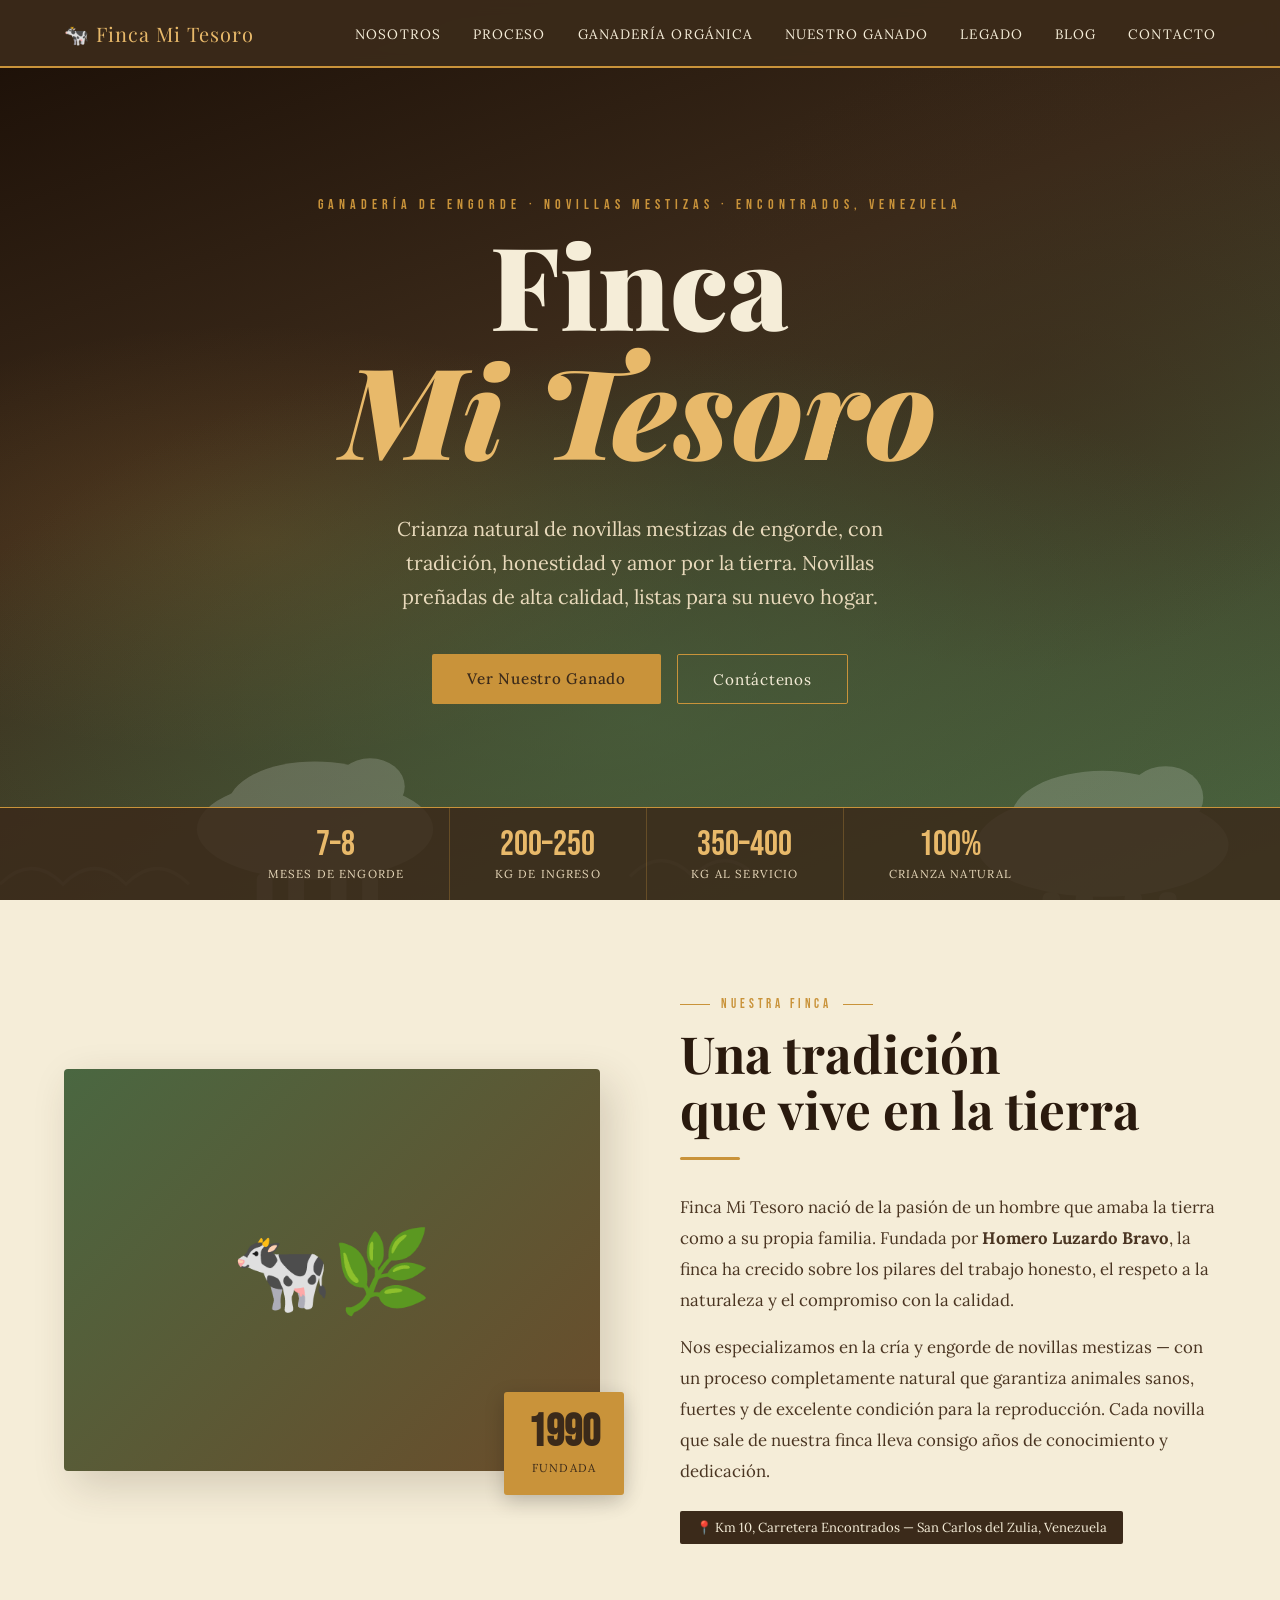
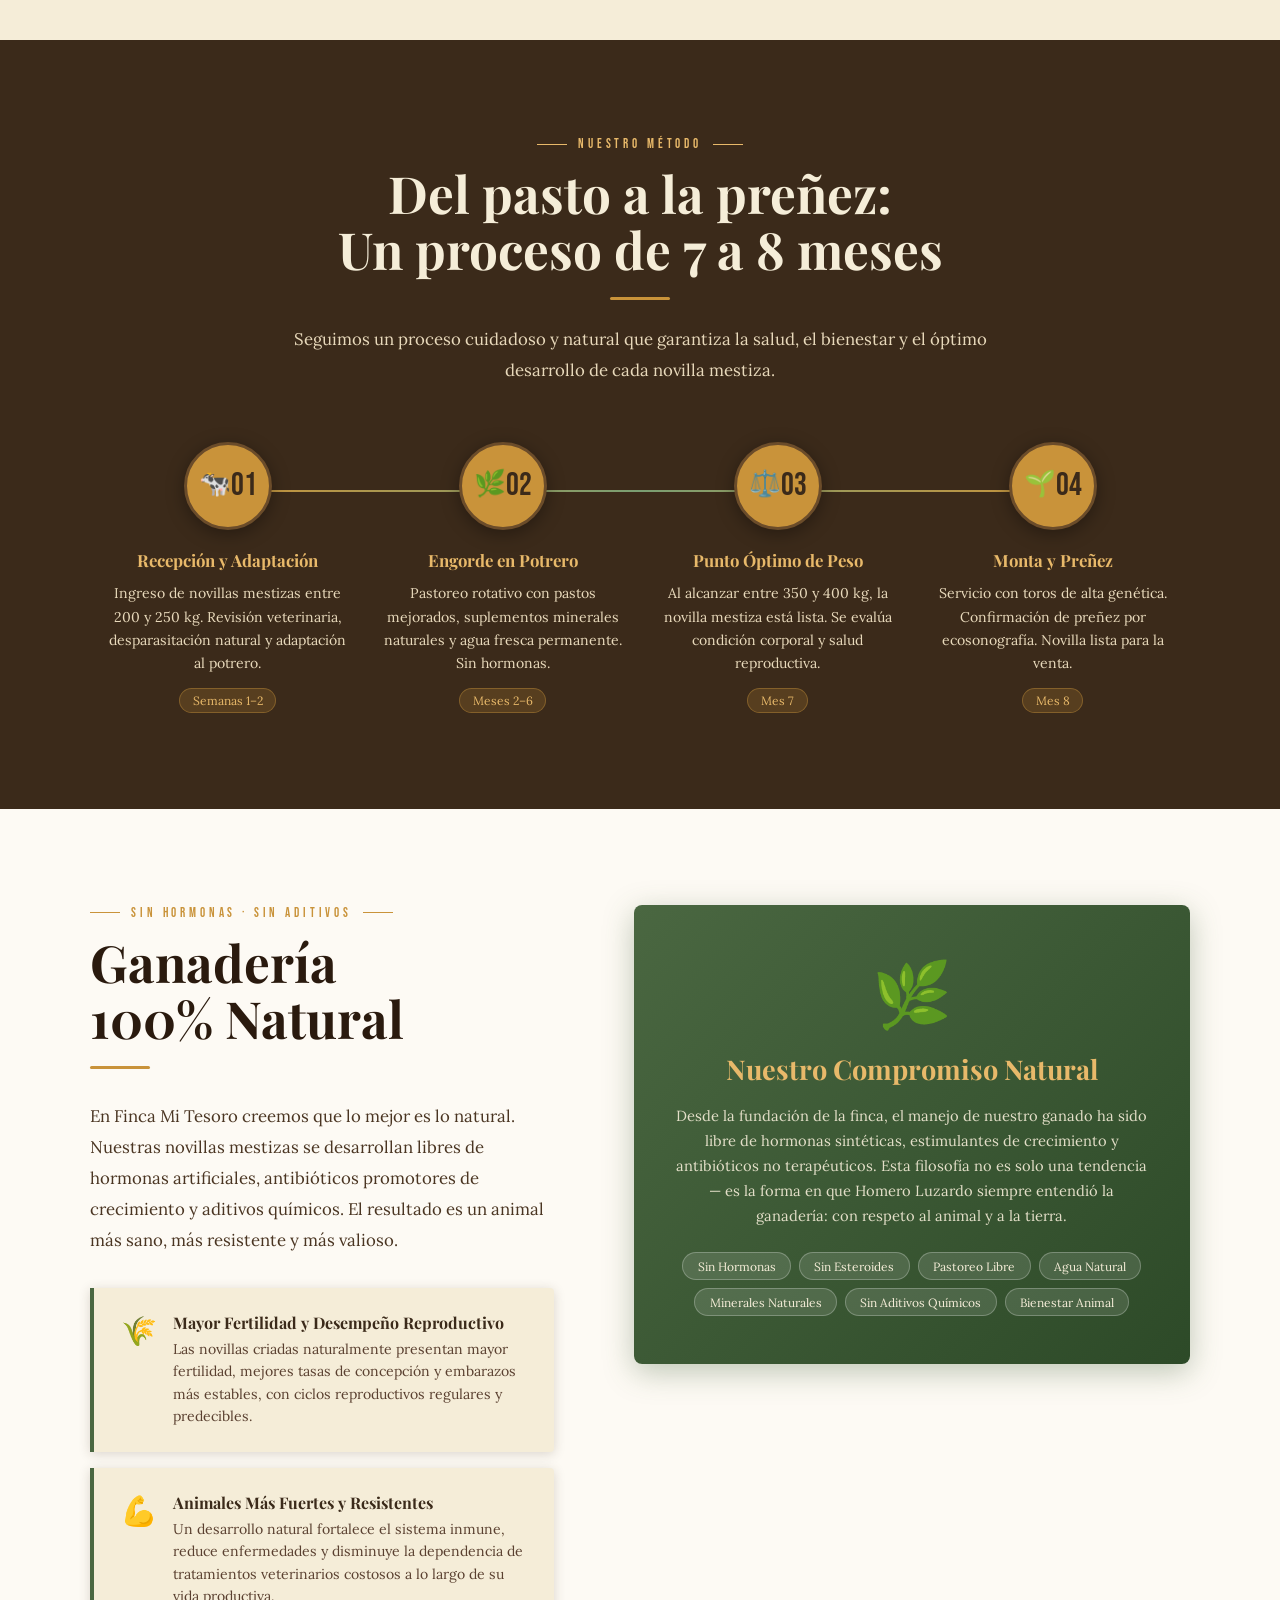
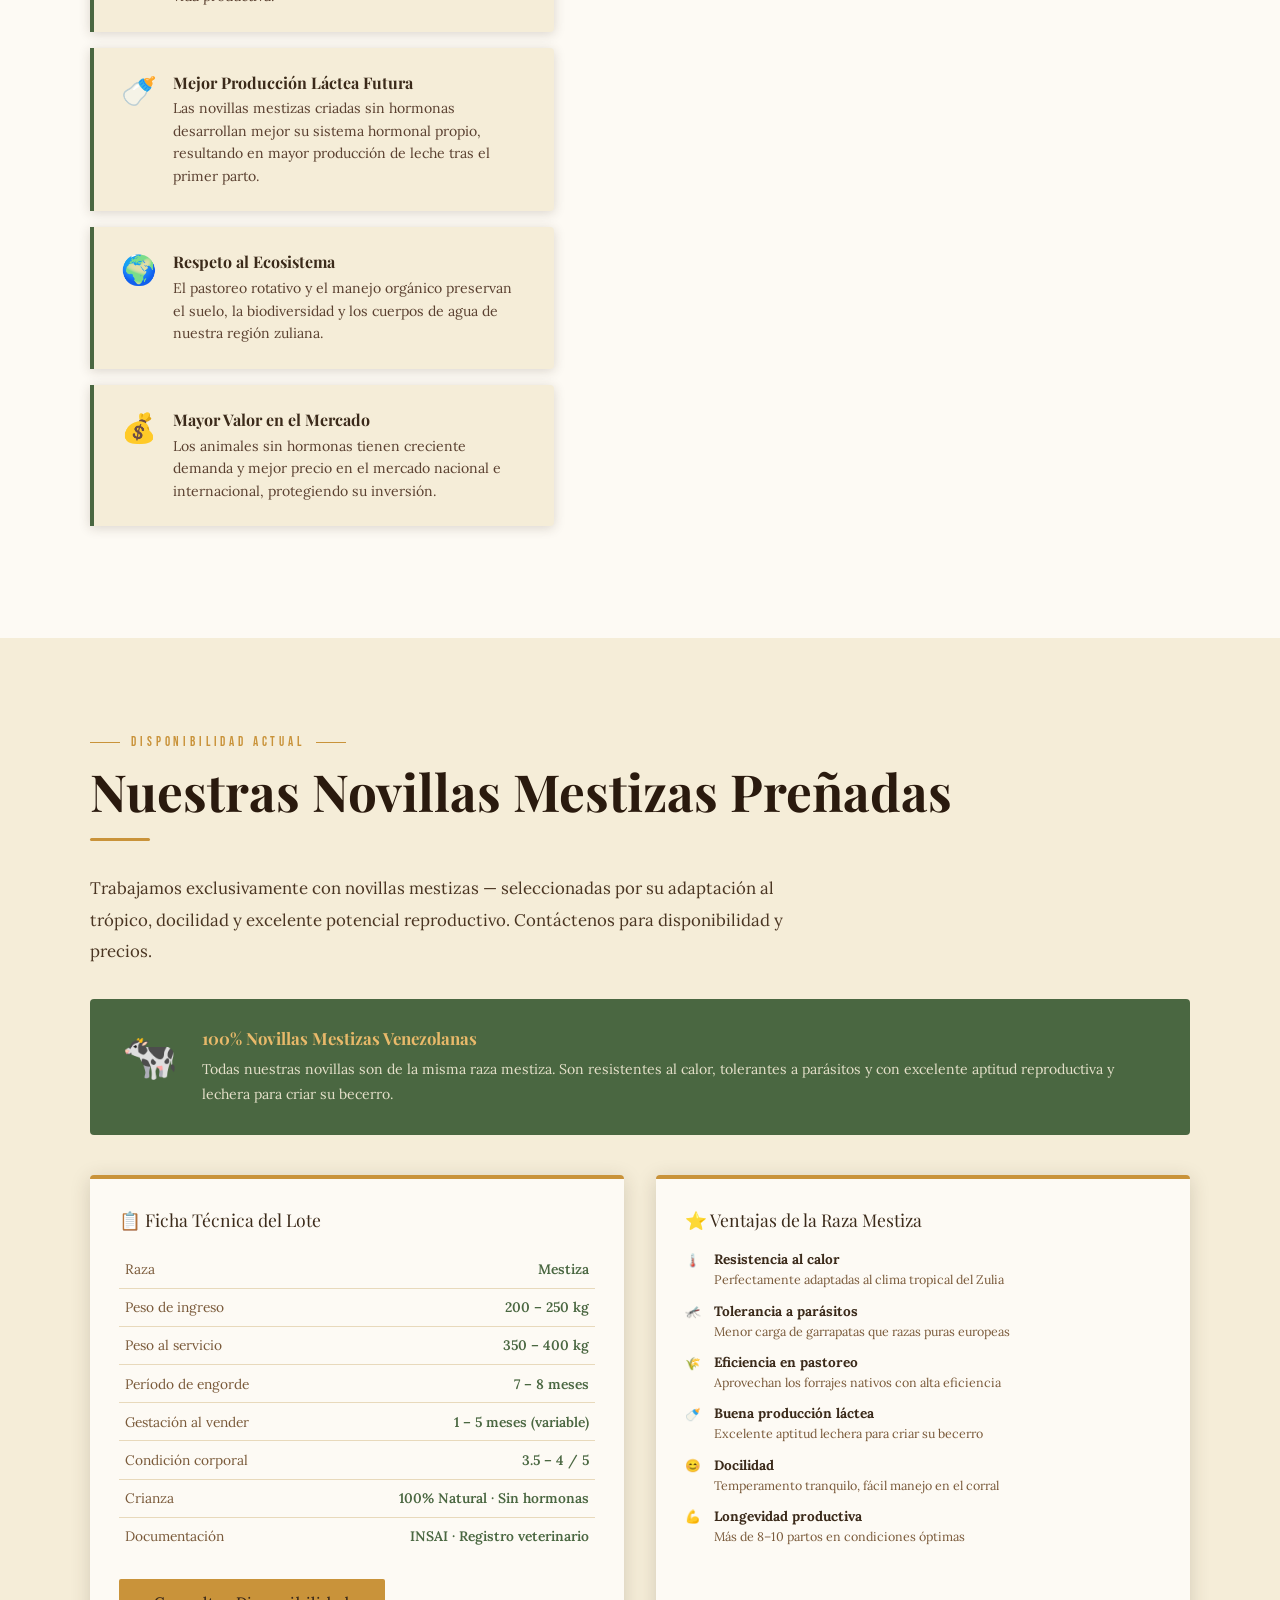
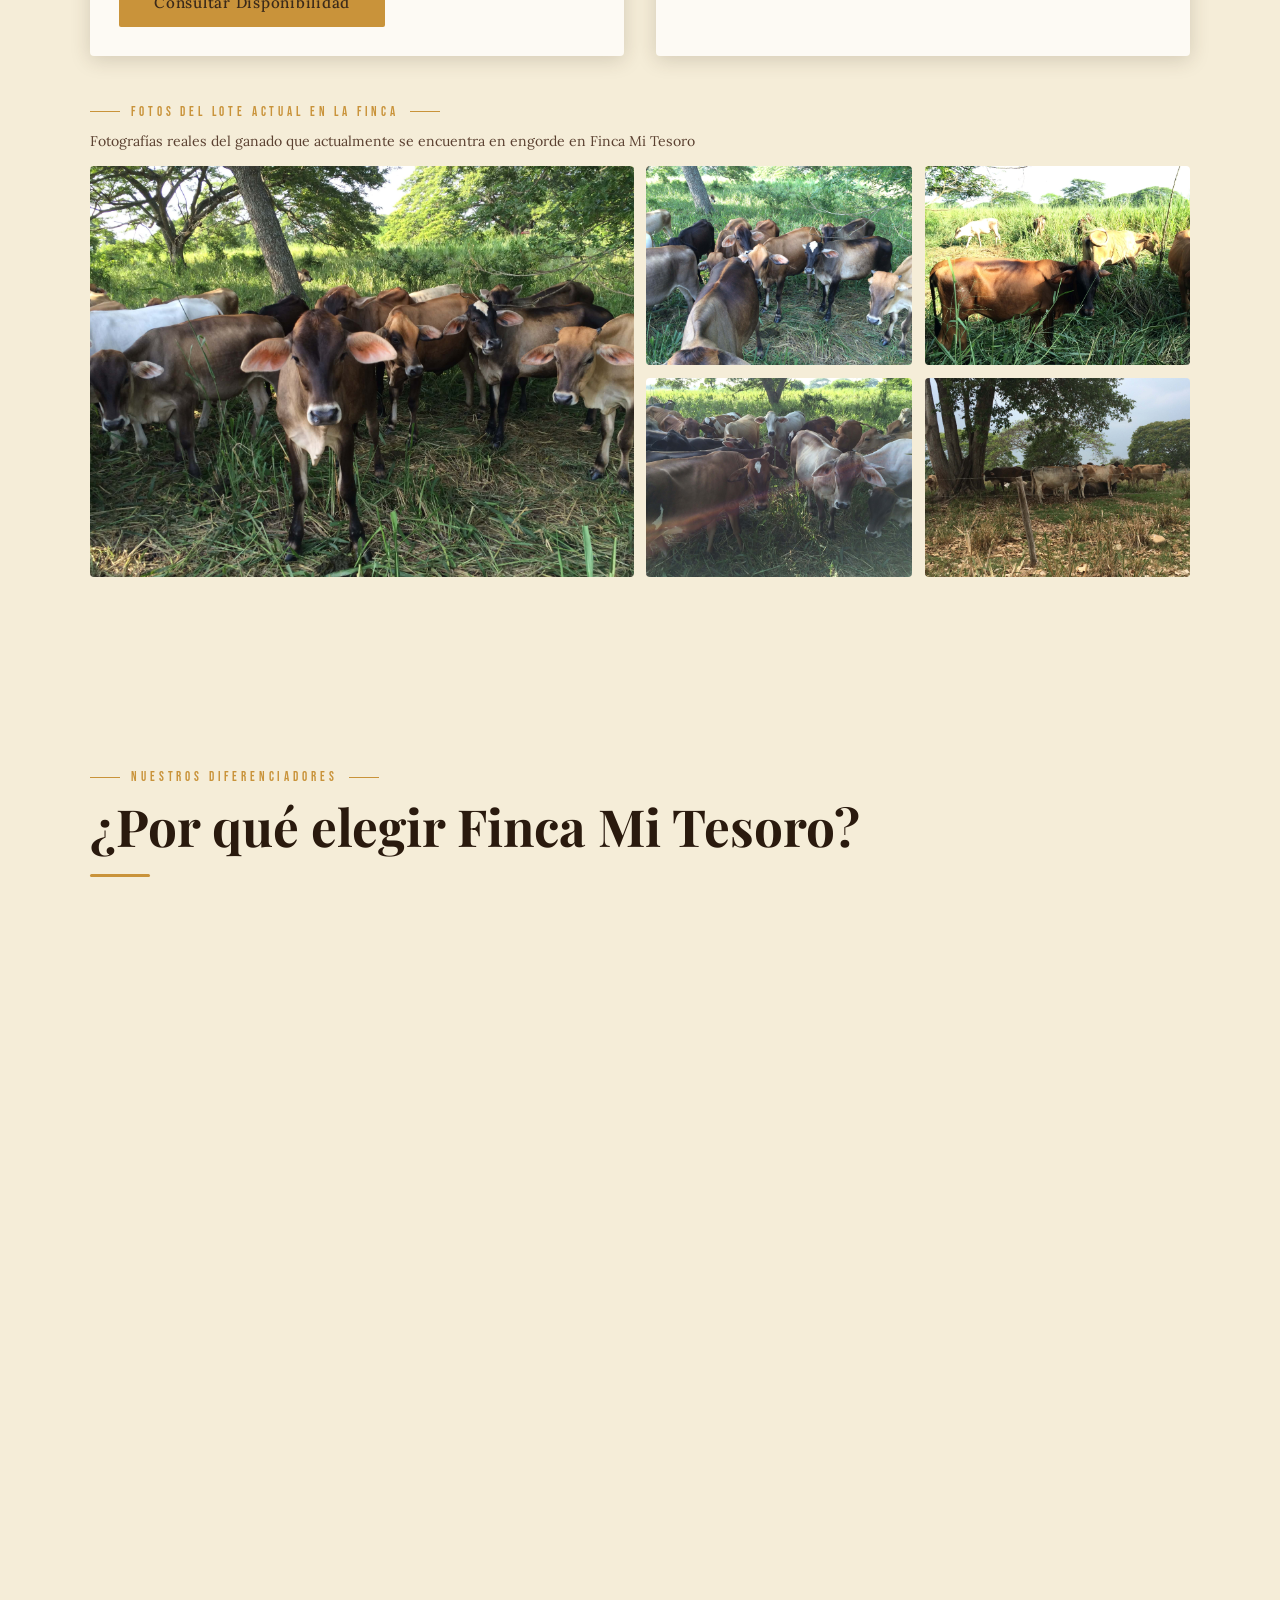
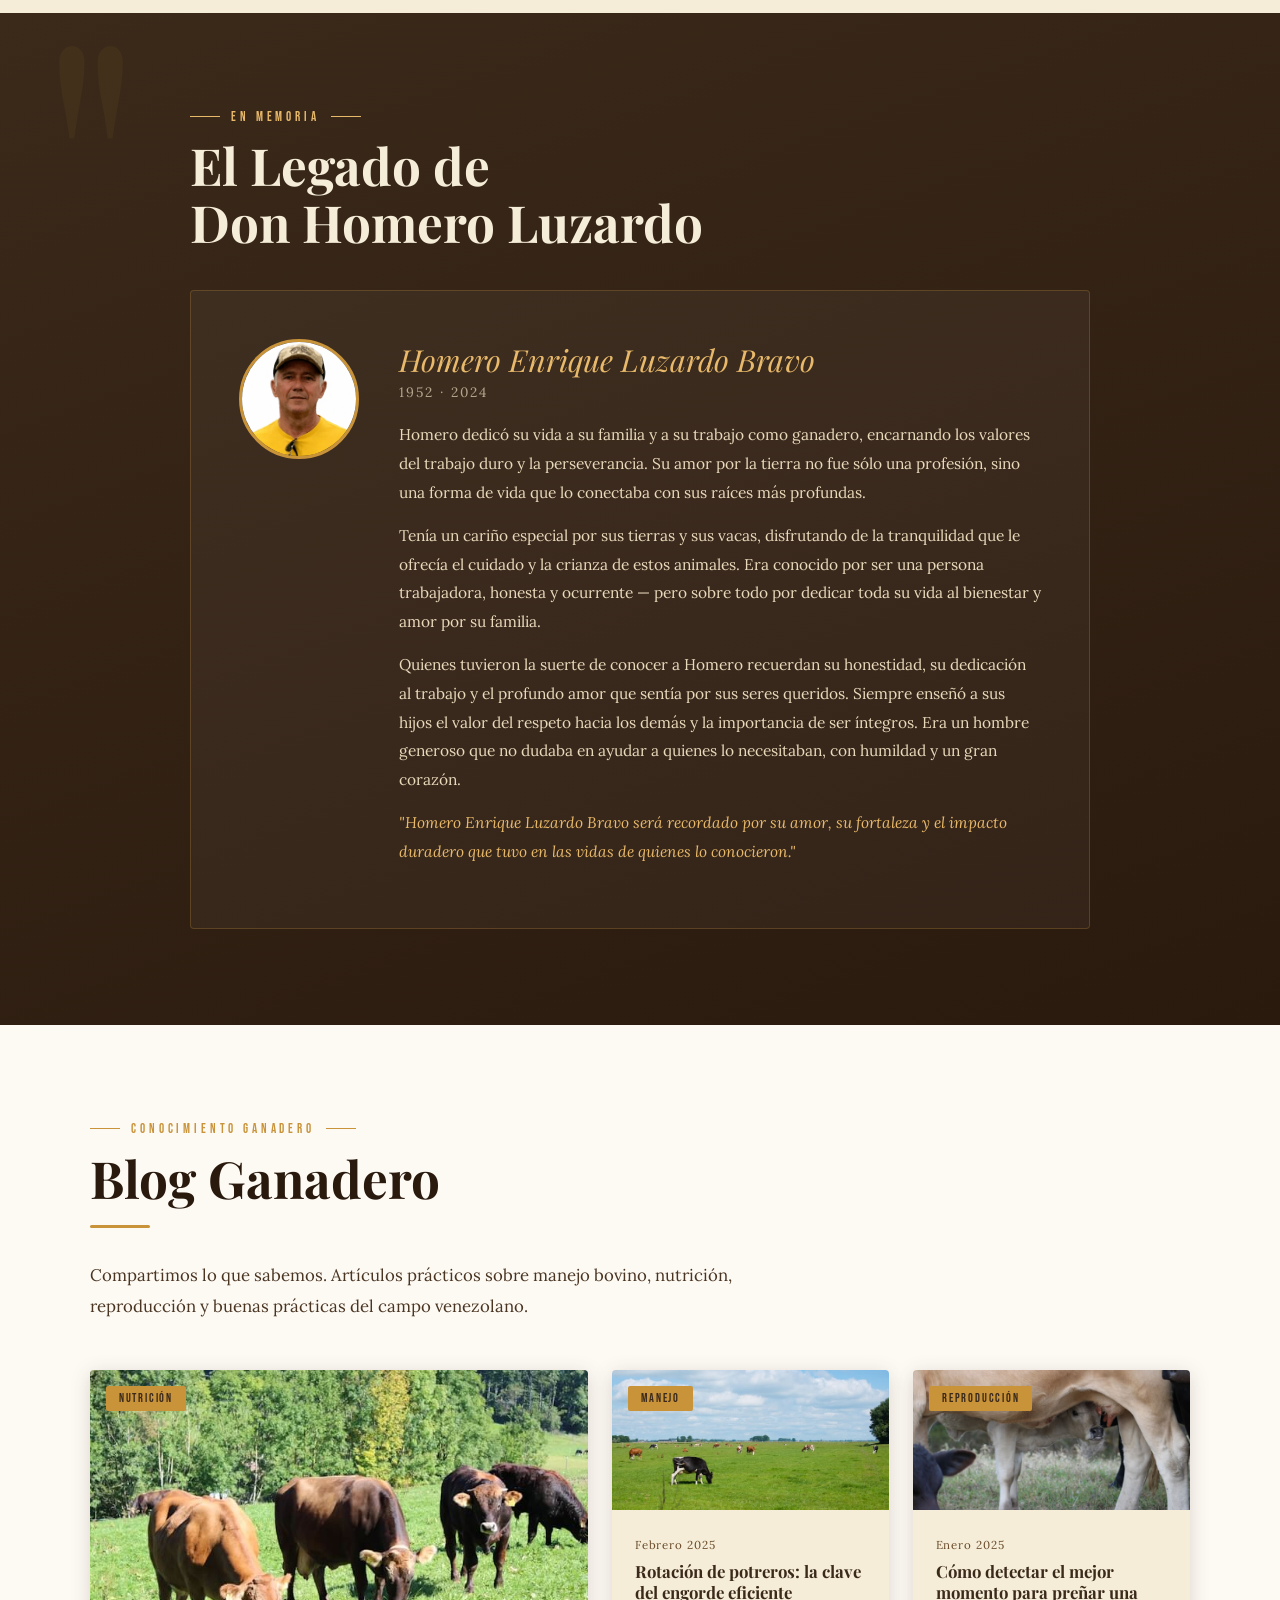
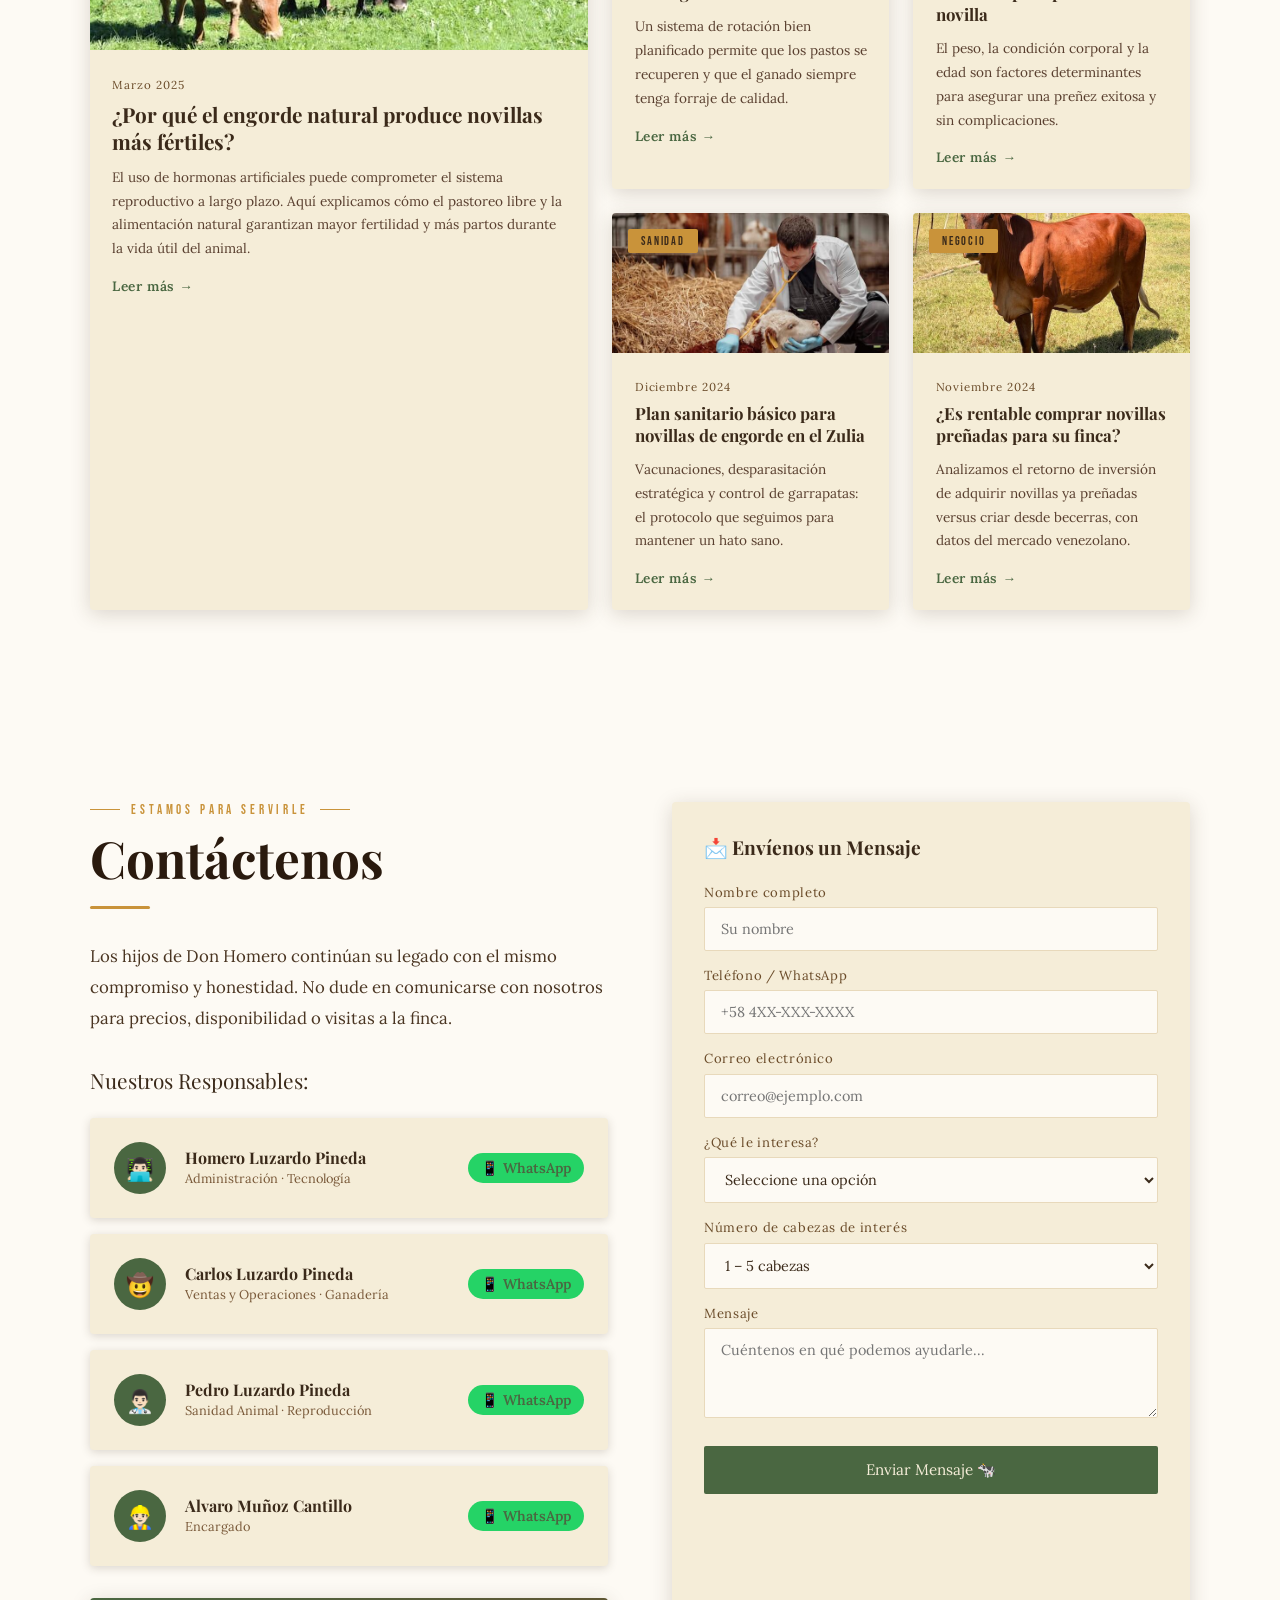
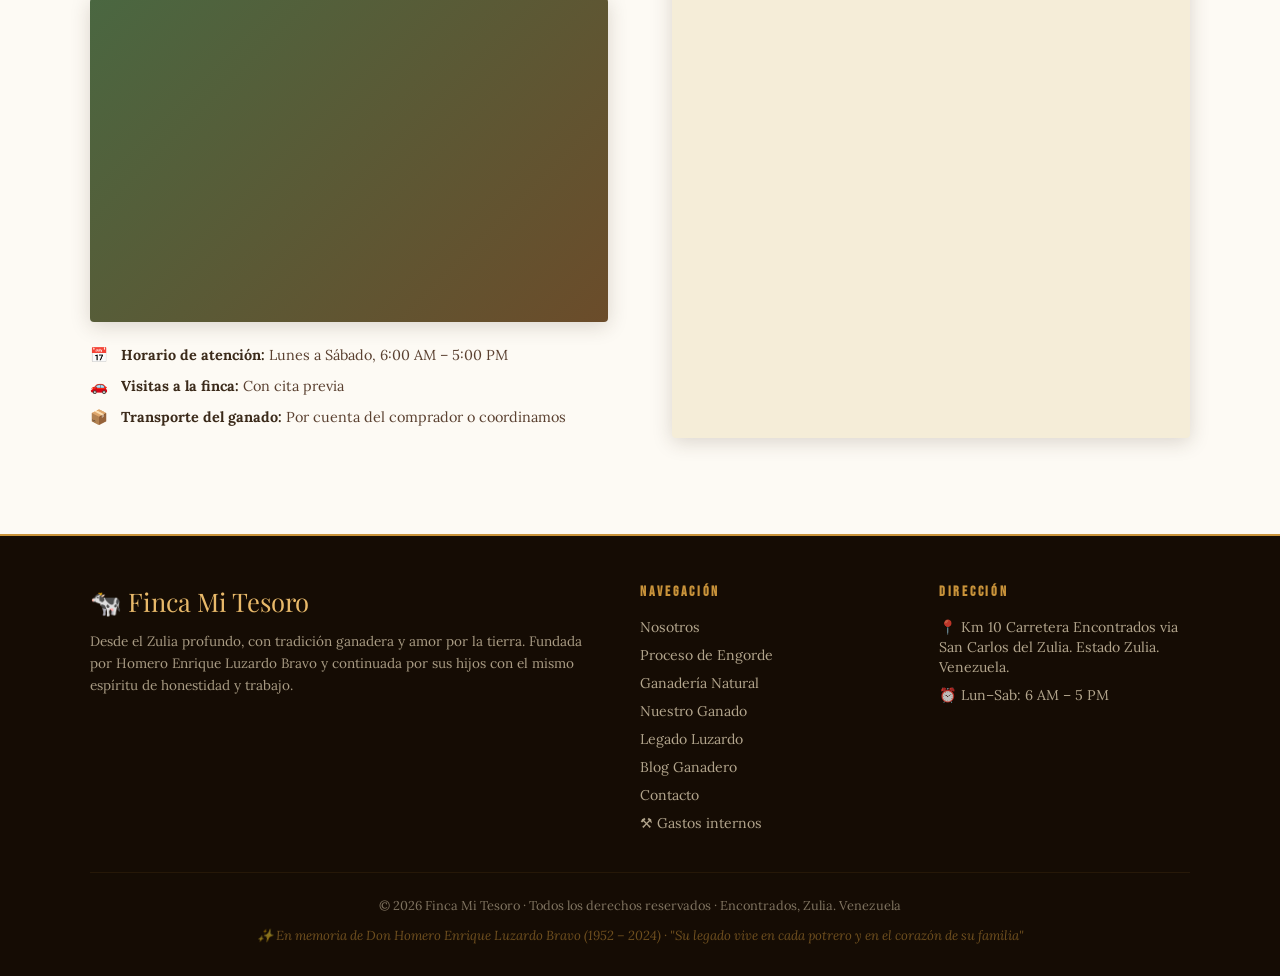
==== index.html @ f1b94798 "Text" ====
<!DOCTYPE html>
<html lang="es">
<head>
<meta charset="UTF-8">
<meta name="viewport" content="width=device-width, initial-scale=1.0">
<title>Finca Mi Tesoro – Ganadería de Engorde | Encontrados, Zulia</title>
<link href="https://fonts.googleapis.com/css2?family=Playfair+Display:ital,wght@0,400;0,700;0,900;1,400;1,700&family=Lora:ital,wght@0,400;0,500;1,400&family=Bebas+Neue&display=swap" rel="stylesheet">
<link rel="stylesheet" href="style.css">
</head>
<body>

<!-- ======= NAVBAR ======= -->
<nav>
  <div class="nav-logo">🐄 Finca Mi Tesoro</div>
  <ul class="nav-links">
    <li><a href="#nosotros">Nosotros</a></li>
    <li><a href="#proceso">Proceso</a></li>
    <li><a href="#organico">Ganadería Orgánica</a></li>
    <li><a href="#novillas">Nuestro Ganado</a></li>
    <li><a href="#legado">Legado</a></li>
    <li><a href="#blog">Blog</a></li>
    <li><a href="#contacto">Contacto</a></li>
  </ul>
  <button class="nav-hamburger" aria-label="Abrir menú" aria-expanded="false">
    <span></span>
    <span></span>
    <span></span>
  </button>
</nav>

<!-- ======= HERO ======= -->
<section class="hero" id="inicio">
  <svg class="hero-silhouettes" viewBox="0 0 1440 200" preserveAspectRatio="xMidYMax slice" fill="none" xmlns="http://www.w3.org/2000/svg">
    <ellipse cx="200" cy="155" rx="75" ry="32" fill="white"/>
    <ellipse cx="200" cy="140" rx="55" ry="28" fill="white"/>
    <ellipse cx="235" cy="128" rx="22" ry="18" fill="white"/>
    <rect x="163" y="183" width="10" height="25" rx="4" fill="white"/>
    <rect x="183" y="183" width="10" height="25" rx="4" fill="white"/>
    <rect x="210" y="183" width="10" height="25" rx="4" fill="white"/>
    <rect x="230" y="183" width="10" height="25" rx="4" fill="white"/>
    <ellipse cx="700" cy="165" rx="80" ry="33" fill="white"/>
    <ellipse cx="700" cy="148" rx="58" ry="30" fill="white"/>
    <ellipse cx="740" cy="135" rx="24" ry="20" fill="white"/>
    <rect x="662" y="195" width="11" height="27" rx="4" fill="white"/>
    <rect x="683" y="195" width="11" height="27" rx="4" fill="white"/>
    <rect x="714" y="195" width="11" height="27" rx="4" fill="white"/>
    <rect x="736" y="195" width="11" height="27" rx="4" fill="white"/>
    <ellipse cx="1250" cy="158" rx="72" ry="30" fill="white"/>
    <ellipse cx="1250" cy="143" rx="52" ry="26" fill="white"/>
    <ellipse cx="1285" cy="132" rx="21" ry="17" fill="white"/>
    <rect x="1215" y="186" width="10" height="24" rx="4" fill="white"/>
    <rect x="1234" y="186" width="10" height="24" rx="4" fill="white"/>
    <rect x="1260" y="186" width="10" height="24" rx="4" fill="white"/>
    <rect x="1279" y="186" width="10" height="24" rx="4" fill="white"/>
    <path d="M0 190 Q20 170 40 190 Q60 170 80 190 Q100 170 120 190" stroke="white" stroke-width="2" fill="none" opacity="0.6"/>
    <path d="M400 185 Q420 165 440 185 Q460 165 480 185" stroke="white" stroke-width="2" fill="none" opacity="0.6"/>
    <path d="M900 188 Q920 168 940 188 Q960 168 980 188" stroke="white" stroke-width="2" fill="none" opacity="0.6"/>
  </svg>

  <div class="hero-content">
    <div class="hero-eyebrow">Ganadería de Engorde · Novillas Mestizas · Encontrados, Venezuela</div>
    <h1 class="hero-title">
      Finca
      <em>Mi Tesoro</em>
    </h1>
    <p class="hero-subtitle">
      Crianza natural de novillas mestizas de engorde, con tradición, honestidad y amor por la tierra. Novillas preñadas de alta calidad, listas para su nuevo hogar.
    </p>
    <div class="hero-cta-row">
      <a href="#novillas" class="btn-primary">Ver Nuestro Ganado</a>
      <a href="#contacto" class="btn-outline">Contáctenos</a>
    </div>
  </div>

  <div class="hero-stats">
    <div class="hero-stat">
      <div class="hero-stat-num">7–8</div>
      <div class="hero-stat-label">Meses de Engorde</div>
    </div>
    <div class="hero-stat">
      <div class="hero-stat-num">200–250</div>
      <div class="hero-stat-label">Kg de Ingreso</div>
    </div>
    <div class="hero-stat">
      <div class="hero-stat-num">350–400</div>
      <div class="hero-stat-label">Kg al Servicio</div>
    </div>
    <div class="hero-stat">
      <div class="hero-stat-num">100%</div>
      <div class="hero-stat-label">Crianza Natural</div>
    </div>
  </div>
</section>

<!-- ======= NOSOTROS ======= -->
<section id="nosotros">
  <div class="nosotros-grid">
    <div class="nosotros-img-wrap">
      <div class="nosotros-img-placeholder">🐄🌿</div>
      <div class="nosotros-img-badge">
        <strong>1990</strong>
        <span>Fundada</span>
      </div>
    </div>
    <div>
      <div class="section-tag">Nuestra Finca</div>
      <h2 class="section-title">Una tradición<br>que vive en la tierra</h2>
      <div class="divider"></div>
      <p class="section-body">
        Finca Mi Tesoro nació de la pasión de un hombre que amaba la tierra como a su propia familia. Fundada por <strong>Homero Luzardo Bravo</strong>, la finca ha crecido sobre los pilares del trabajo honesto, el respeto a la naturaleza y el compromiso con la calidad.
      </p>
      <p class="section-body" style="margin-top:1rem;">
        Nos especializamos en la cría y engorde de novillas mestizas — con un proceso completamente natural que garantiza animales sanos, fuertes y de excelente condición para la reproducción. Cada novilla que sale de nuestra finca lleva consigo años de conocimiento y dedicación.
      </p>
      <div class="ubicacion-chip">
        📍 Km 10, Carretera Encontrados — San Carlos del Zulia, Venezuela
      </div>
    </div>
  </div>
</section>

<!-- ======= PROCESO ======= -->
<section id="proceso">
  <div style="text-align:center; max-width:700px; margin:0 auto 1rem;">
    <div class="section-tag" style="justify-content:center;">Nuestro Método</div>
    <h2 class="section-title">Del pasto a la preñez:<br>Un proceso de 7 a 8 meses</h2>
    <div class="divider" style="margin:1rem auto 1.5rem;"></div>
    <p class="section-body" style="color:var(--crema-oscura); margin:0 auto;">
      Seguimos un proceso cuidadoso y natural que garantiza la salud, el bienestar y el óptimo desarrollo de cada novilla mestiza.
    </p>
  </div>

  <div class="proceso-steps">
    <div class="paso">
      <div class="paso-num"><span class="paso-icon">🐄</span>01</div>
      <h3>Recepción y Adaptación</h3>
      <p>Ingreso de novillas mestizas entre 200 y 250 kg. Revisión veterinaria, desparasitación natural y adaptación al potrero.</p>
      <span class="paso-duration">Semanas 1–2</span>
    </div>
    <div class="paso">
      <div class="paso-num"><span class="paso-icon">🌿</span>02</div>
      <h3>Engorde en Potrero</h3>
      <p>Pastoreo rotativo con pastos mejorados, suplementos minerales naturales y agua fresca permanente. Sin hormonas.</p>
      <span class="paso-duration">Meses 2–6</span>
    </div>
    <div class="paso">
      <div class="paso-num"><span class="paso-icon">⚖️</span>03</div>
      <h3>Punto Óptimo de Peso</h3>
      <p>Al alcanzar entre 350 y 400 kg, la novilla mestiza está lista. Se evalúa condición corporal y salud reproductiva.</p>
      <span class="paso-duration">Mes 7</span>
    </div>
    <div class="paso">
      <div class="paso-num"><span class="paso-icon">🌱</span>04</div>
      <h3>Monta y Preñez</h3>
      <p>Servicio con toros de alta genética. Confirmación de preñez por ecosonografía. Novilla lista para la venta.</p>
      <span class="paso-duration">Mes 8</span>
    </div>
  </div>
</section>

<!-- ======= ORGANICO ======= -->
<section id="organico">
  <div class="organico-grid">
    <div>
      <div class="section-tag">Sin Hormonas · Sin Aditivos</div>
      <h2 class="section-title">Ganadería<br>100% Natural</h2>
      <div class="divider"></div>
      <p class="section-body">En Finca Mi Tesoro creemos que lo mejor es lo natural. Nuestras novillas mestizas se desarrollan libres de hormonas artificiales, antibióticos promotores de crecimiento y aditivos químicos. El resultado es un animal más sano, más resistente y más valioso.</p>

      <div style="margin-top:2rem;">
        <div class="beneficio-card">
          <div class="beneficio-icon">🌾</div>
          <div>
            <h4>Mayor Fertilidad y Desempeño Reproductivo</h4>
            <p>Las novillas criadas naturalmente presentan mayor fertilidad, mejores tasas de concepción y embarazos más estables, con ciclos reproductivos regulares y predecibles.</p>
          </div>
        </div>
        <div class="beneficio-card">
          <div class="beneficio-icon">💪</div>
          <div>
            <h4>Animales Más Fuertes y Resistentes</h4>
            <p>Un desarrollo natural fortalece el sistema inmune, reduce enfermedades y disminuye la dependencia de tratamientos veterinarios costosos a lo largo de su vida productiva.</p>
          </div>
        </div>
        <div class="beneficio-card">
          <div class="beneficio-icon">🍼</div>
          <div>
            <h4>Mejor Producción Láctea Futura</h4>
            <p>Las novillas mestizas criadas sin hormonas desarrollan mejor su sistema hormonal propio, resultando en mayor producción de leche tras el primer parto.</p>
          </div>
        </div>
        <div class="beneficio-card">
          <div class="beneficio-icon">🌍</div>
          <div>
            <h4>Respeto al Ecosistema</h4>
            <p>El pastoreo rotativo y el manejo orgánico preservan el suelo, la biodiversidad y los cuerpos de agua de nuestra región zuliana.</p>
          </div>
        </div>
        <div class="beneficio-card">
          <div class="beneficio-icon">💰</div>
          <div>
            <h4>Mayor Valor en el Mercado</h4>
            <p>Los animales sin hormonas tienen creciente demanda y mejor precio en el mercado nacional e internacional, protegiendo su inversión.</p>
          </div>
        </div>
      </div>
    </div>
    <div>
      <div class="sello-organico">
        <div class="sello-icono">🌿</div>
        <h3>Nuestro Compromiso Natural</h3>
        <p>Desde la fundación de la finca, el manejo de nuestro ganado ha sido libre de hormonas sintéticas, estimulantes de crecimiento y antibióticos no terapéuticos. Esta filosofía no es solo una tendencia — es la forma en que Homero Luzardo siempre entendió la ganadería: con respeto al animal y a la tierra.</p>
        <div class="sello-tags">
          <span class="sello-tag">Sin Hormonas</span>
          <span class="sello-tag">Sin Esteroides</span>
          <span class="sello-tag">Pastoreo Libre</span>
          <span class="sello-tag">Agua Natural</span>
          <span class="sello-tag">Minerales Naturales</span>
          <span class="sello-tag">Sin Aditivos Químicos</span>
          <span class="sello-tag">Bienestar Animal</span>
        </div>
      </div>
    </div>
  </div>
</section>

<!-- ======= NOVILLAS / GANADO ======= -->
<section id="novillas">
  <div class="novillas-content">
    <div class="section-tag">Disponibilidad Actual</div>
    <h2 class="section-title">Nuestras Novillas Mestizas Preñadas</h2>
    <div class="divider"></div>
    <p class="section-body">Trabajamos exclusivamente con novillas mestizas — seleccionadas por su adaptación al trópico, docilidad y excelente potencial reproductivo. Contáctenos para disponibilidad y precios.</p>

    <!-- Banner raza única -->
    <div class="raza-banner" style="margin-top:2rem;">
      <div class="raza-banner-ico">🐄</div>
      <div class="raza-banner-text">
        <strong>100% Novillas Mestizas Venezolanas</strong>
        <p>Todas nuestras novillas son de la misma raza mestiza. Son resistentes al calor, tolerantes a parásitos y con excelente aptitud reproductiva y lechera para criar su becerro.</p>
      </div>
    </div>

    <!-- Ficha técnica -->
    <div class="novillas-ficha" style="margin-top:2.5rem;">
      <div class="ficha-box">
        <div class="ficha-titulo">📋 Ficha Técnica del Lote</div>
        <table class="ficha-tabla">
          <tr><td>Raza</td><td>Mestiza</td></tr>
          <tr><td>Peso de ingreso</td><td>200 – 250 kg</td></tr>
          <tr><td>Peso al servicio</td><td>350 – 400 kg</td></tr>
          <tr><td>Período de engorde</td><td>7 – 8 meses</td></tr>
          <tr><td>Gestación al vender</td><td>1 – 5 meses (variable)</td></tr>
          <tr><td>Condición corporal</td><td>3.5 – 4 / 5</td></tr>
          <tr><td>Crianza</td><td>100% Natural · Sin hormonas</td></tr>
          <tr><td>Documentación</td><td>INSAI · Registro veterinario</td></tr>
        </table>
        <a href="#contacto" class="btn-primary" style="margin-top:1.5rem; display:inline-block;">Consultar Disponibilidad</a>
      </div>
      <div class="ficha-box">
        <div class="ficha-titulo">⭐ Ventajas de la Raza Mestiza</div>
        <div class="atrib-list">
          <div class="atrib-item"><span class="atrib-ico">🌡️</span><div><strong>Resistencia al calor</strong><span>Perfectamente adaptadas al clima tropical del Zulia</span></div></div>
          <div class="atrib-item"><span class="atrib-ico">🦟</span><div><strong>Tolerancia a parásitos</strong><span>Menor carga de garrapatas que razas puras europeas</span></div></div>
          <div class="atrib-item"><span class="atrib-ico">🌾</span><div><strong>Eficiencia en pastoreo</strong><span>Aprovechan los forrajes nativos con alta eficiencia</span></div></div>
          <div class="atrib-item"><span class="atrib-ico">🍼</span><div><strong>Buena producción láctea</strong><span>Excelente aptitud lechera para criar su becerro</span></div></div>
          <div class="atrib-item"><span class="atrib-ico">😊</span><div><strong>Docilidad</strong><span>Temperamento tranquilo, fácil manejo en el corral</span></div></div>
          <div class="atrib-item"><span class="atrib-ico">💪</span><div><strong>Longevidad productiva</strong><span>Más de 8–10 partos en condiciones óptimas</span></div></div>
        </div>
      </div>
    </div>

    <!-- Galería -->
    <div class="galeria-subtag" style="margin-top:3rem;">
      <div class="section-tag">Fotos del lote actual en la finca</div>
      <p>Fotografías reales del ganado que actualmente se encuentra en engorde en Finca Mi Tesoro</p>
    </div>
    <div class="galeria-grid">
      <div class="gal-item">
        <img src="img/IMG5.JPG" alt="Novillas mestizas en el potrero principal">
        <div class="gal-overlay"><span>🐄 Potrero principal · Lote A</span></div>
      </div>
      <div class="gal-item">
        <img src="img/IMG2.JPG" alt="Novillas pastando libremente">
        <div class="gal-overlay"><span>🌿 Pastoreo libre</span></div>
      </div>
      <div class="gal-item">
        <img src="img/IMG4.JPG" alt="Pradera natural">
        <div class="gal-overlay"><span>🌾 Pradera natural</span></div>
      </div>
      <div class="gal-item">
        <img src="img/IMG3.JPG" alt="Amanecer en los potreros">
        <div class="gal-overlay"><span>🌄 Amanecer en los potreros</span></div>
      </div>
      <div class="gal-item">
        <img src="img/IMG1.JPG" alt="Paisaje zuliano">
        <div class="gal-overlay"><span>🏞️ Paisaje del Zulia</span></div>
      </div>
    </div>
  </div>
</section>

<!-- ======= POR QUÉ ELEGIRNOS ======= -->
<section id="porque">
  <div style="max-width:1100px; margin:0 auto;">
    <div class="section-tag">Nuestros Diferenciadores</div>
    <h2 class="section-title">¿Por qué elegir Finca Mi Tesoro?</h2>
    <div class="divider"></div>
  </div>
  <div class="porque-grid">
    <div class="porque-item">
      <div class="porque-icono">🤝</div>
      <h3>Trato Honesto y Transparente</h3>
      <p>Herencia directa del fundador: en esta finca no se oculta la condición de ningún animal. Lo que usted ve, es lo que lleva. Precio justo, palabra de hombre.</p>
    </div>
    <div class="porque-item">
      <div class="porque-icono">🔬</div>
      <h3>Control Veterinario Riguroso</h3>
      <p>Cada novilla recibe control veterinario periódico, desparasitación natural, vitaminas y confirmación de preñez antes de cualquier venta.</p>
    </div>
    <div class="porque-item">
      <div class="porque-icono">📜</div>
      <h3>Documentación Completa</h3>
      <p>Entregamos guía de movilización INSAI, historial sanitario y certificado de preñez. Todo en regla para su tranquilidad.</p>
    </div>
    <div class="porque-item">
      <div class="porque-icono">🌾</div>
      <h3>Pastos de Primera</h3>
      <p>Contamos con potreros de pasto mejorado con sistema de pastoreo rotativo para una nutrición constante y de calidad, sin necesidad de suplementos artificiales.</p>
    </div>
    <div class="porque-item">
      <div class="porque-icono">💧</div>
      <h3>Agua y Mineral Permanente</h3>
      <p>Bebederos con agua limpia en todos los potreros y suministro continuo de sales minerales naturales para el óptimo desarrollo del animal.</p>
    </div>
    <div class="porque-item">
      <div class="porque-icono">🧬</div>
      <h3>Genética Mestiza Probada</h3>
      <p>Nuestras novillas criollas son seleccionadas por mansedumbre, adaptación al trópico y excelente conformación reproductiva.</p>
    </div>
  </div>
</section>

<!-- ======= LEGADO ======= -->
<section id="legado">
  <div class="legado-inner">
    <div class="section-tag">En Memoria</div>
    <h2 class="section-title">El Legado de<br>Don Homero Luzardo</h2>

    <div class="legado-card">
      <img src="img/profile.png" alt="Homero Enrique Luzardo Bravo" class="legado-foto">
      <div>
        <div class="legado-nombre">Homero Enrique Luzardo Bravo</div>
        <div class="legado-fechas">1952 · 2024</div>
        <div class="legado-texto">
          <p>Homero dedicó su vida a su familia y a su trabajo como ganadero, encarnando los valores del trabajo duro y la perseverancia. Su amor por la tierra no fue sólo una profesión, sino una forma de vida que lo conectaba con sus raíces más profundas.</p>
          <p>Tenía un cariño especial por sus tierras y sus vacas, disfrutando de la tranquilidad que le ofrecía el cuidado y la crianza de estos animales. Era conocido por ser una persona trabajadora, honesta y ocurrente — pero sobre todo por dedicar toda su vida al bienestar y amor por su familia.</p>
          <p>Quienes tuvieron la suerte de conocer a Homero recuerdan su honestidad, su dedicación al trabajo y el profundo amor que sentía por sus seres queridos. Siempre enseñó a sus hijos el valor del respeto hacia los demás y la importancia de ser íntegros. Era un hombre generoso que no dudaba en ayudar a quienes lo necesitaban, con humildad y un gran corazón.</p>
          <p style="font-style:italic; color:var(--dorado-claro);">"Homero Enrique Luzardo Bravo será recordado por su amor, su fortaleza y el impacto duradero que tuvo en las vidas de quienes lo conocieron."</p>
        </div>
        <!-- <div class="legado-familia">
          <h4>Lo recuerdan con amor:</h4>
          <div class="familia-nombres">
            <span class="familia-chip">Leida Pineda (esposa)</span>
            <span class="familia-chip">Homero Luzardo Pineda (hijo)</span>
            <span class="familia-chip">Carlos Luzardo Pineda (hijo)</span>
            <span class="familia-chip">Pedro Luzardo Pineda (hijo)</span>
            <span class="familia-chip">Homerito 🧒</span>
            <span class="familia-chip">Valentina 👧</span>
            <span class="familia-chip">Isabella 👧</span>
            <span class="familia-chip">Carlitos 🧒</span>
            <span class="familia-chip">Emily 👧</span>
            <span class="familia-chip">Pedrito 🧒</span>
            <span class="familia-chip">María Teresa (nuera)</span>
            <span class="familia-chip">Sandra (nuera)</span>
            <span class="familia-chip">Paola (nuera)</span>
          </div>
        </div> -->
      </div>
    </div>
  </div>
</section>

<!-- ======= BLOG ======= -->
<section id="blog">
  <div style="max-width:1100px; margin:0 auto;">
    <div class="section-tag">Conocimiento Ganadero</div>
    <h2 class="section-title">Blog Ganadero</h2>
    <div class="divider"></div>
    <p class="section-body">Compartimos lo que sabemos. Artículos prácticos sobre manejo bovino, nutrición, reproducción y buenas prácticas del campo venezolano.</p>
  </div>
  <div class="blog-grid">
    <article class="blog-card featured">
      <div class="blog-img" style="background-image:url('img/blog/blognutricion.jpg')">
        <span class="blog-cat">Nutrición</span>
      </div>
      <div class="blog-body">
        <span class="blog-date">Marzo 2025</span>
        <h3 class="blog-title">¿Por qué el engorde natural produce novillas más fértiles?</h3>
        <p class="blog-excerpt">El uso de hormonas artificiales puede comprometer el sistema reproductivo a largo plazo. Aquí explicamos cómo el pastoreo libre y la alimentación natural garantizan mayor fertilidad y más partos durante la vida útil del animal.</p>
        <a href="#" class="blog-link">Leer más →</a>
      </div>
    </article>
    <article class="blog-card">
      <div class="blog-img small" style="background-image:url('img/blog/blogmanejo.jpg')">
        <span class="blog-cat">Manejo</span>
      </div>
      <div class="blog-body">
        <span class="blog-date">Febrero 2025</span>
        <h3 class="blog-title">Rotación de potreros: la clave del engorde eficiente</h3>
        <p class="blog-excerpt">Un sistema de rotación bien planificado permite que los pastos se recuperen y que el ganado siempre tenga forraje de calidad.</p>
        <a href="#" class="blog-link">Leer más →</a>
      </div>
    </article>
    <article class="blog-card">
      <div class="blog-img small" style="background-image:url('img/blog/blogreproduccion.jpg')">
        <span class="blog-cat">Reproducción</span>
      </div>
      <div class="blog-body">
        <span class="blog-date">Enero 2025</span>
        <h3 class="blog-title">Cómo detectar el mejor momento para preñar una novilla</h3>
        <p class="blog-excerpt">El peso, la condición corporal y la edad son factores determinantes para asegurar una preñez exitosa y sin complicaciones.</p>
        <a href="#" class="blog-link">Leer más →</a>
      </div>
    </article>
    <article class="blog-card">
      <div class="blog-img small" style="background-image:url('img/blog/blogsanidad.jpg')">
        <span class="blog-cat">Sanidad</span>
      </div>
      <div class="blog-body">
        <span class="blog-date">Diciembre 2024</span>
        <h3 class="blog-title">Plan sanitario básico para novillas de engorde en el Zulia</h3>
        <p class="blog-excerpt">Vacunaciones, desparasitación estratégica y control de garrapatas: el protocolo que seguimos para mantener un hato sano.</p>
        <a href="#" class="blog-link">Leer más →</a>
      </div>
    </article>
    <article class="blog-card">
      <div class="blog-img small" style="background-image:url('img/blog/blogrentable.jpg')">
        <span class="blog-cat">Negocio</span>
      </div>
      <div class="blog-body">
        <span class="blog-date">Noviembre 2024</span>
        <h3 class="blog-title">¿Es rentable comprar novillas preñadas para su finca?</h3>
        <p class="blog-excerpt">Analizamos el retorno de inversión de adquirir novillas ya preñadas versus criar desde becerras, con datos del mercado venezolano.</p>
        <a href="#" class="blog-link">Leer más →</a>
      </div>
    </article>
  </div>
</section>

<!-- ======= CONTACTO ======= -->
<section id="contacto">
  <div class="contacto-grid">
    <div>
      <div class="section-tag">Estamos Para Servirle</div>
      <h2 class="section-title">Contáctenos</h2>
      <div class="divider"></div>
      <p class="section-body" style="margin-bottom:2rem;">Los hijos de Don Homero continúan su legado con el mismo compromiso y honestidad. No dude en comunicarse con nosotros para precios, disponibilidad o visitas a la finca.</p>

      <p class="contacto-title">Nuestros Responsables:</p>

      <a href="tel:+584169617720" class="contacto-persona">
        <div class="contacto-avatar">👨🏻‍💻</div>
        <div>
          <h4>Homero Luzardo Pineda</h4>
          <small>Administración · Tecnología</small>
          <!-- <span>+58 111-222-3333</span> -->
        </div>
        <span class="wa-badge">📱 WhatsApp</span>
      </a>

      <a href="tel:+584147823341" class="contacto-persona">
        <div class="contacto-avatar">🤠</div>
        <div>
          <h4>Carlos Luzardo Pineda</h4>
          <small>Ventas y Operaciones · Ganadería</small>
          <!-- <span>+58 111-222-3333</span> -->
        </div>
        <span class="wa-badge">📱 WhatsApp</span>
      </a>

      <a href="tel:+584125489063" class="contacto-persona">
        <div class="contacto-avatar">👨🏻‍⚕️</div>
        <div>
          <h4>Pedro Luzardo Pineda</h4>
          <small>Sanidad Animal · Reproducción</small>
          <!-- <span>+58 111-222-3333</span> -->
        </div>
        <span class="wa-badge">📱 WhatsApp</span>
      </a>

      <a href="tel:+584125489063" class="contacto-persona">
        <div class="contacto-avatar">👷🏻‍♂️</div>
        <div>
          <h4>Alvaro Muñoz Cantillo</h4>
          <small>Encargado</small>
          <!-- <span>+58 111-222-3333</span> -->
        </div>
        <span class="wa-badge">📱 WhatsApp</span>
      </a>

      <div style="margin-top:2rem;">
        <div class="map-placeholder">
          <iframe
  src="https://maps.google.com/maps?q=9.016334,-72.177774&t=k&z=15&output=embed"
  width="100%"
  height="260"
  style="border:0; border-radius:4px; display:block;"
  allowfullscreen=""
  loading="lazy"
  referrerpolicy="no-referrer-when-downgrade"
  title="Ubicación Finca Mi Tesoro">
</iframe>
        </div>
        <div class="contacto-info-item">📅 <div><strong>Horario de atención:</strong> Lunes a Sábado, 6:00 AM – 5:00 PM</div></div>
        <div class="contacto-info-item">🚗 <div><strong>Visitas a la finca:</strong> Con cita previa</div></div>
        <div class="contacto-info-item">📦 <div><strong>Transporte del ganado:</strong> Por cuenta del comprador o coordinamos</div></div>
      </div>
    </div>

    <div class="form-wrap">
      <h3>📩 Envíenos un Mensaje</h3>
      <div class="form-group">
        <label>Nombre completo</label>
        <input type="text" placeholder="Su nombre">
      </div>
      <div class="form-group">
        <label>Teléfono / WhatsApp</label>
        <input type="tel" placeholder="+58 4XX-XXX-XXXX">
      </div>
      <div class="form-group">
        <label>Correo electrónico</label>
        <input type="email" placeholder="correo@ejemplo.com">
      </div>
      <div class="form-group">
        <label>¿Qué le interesa?</label>
        <select>
          <option value="">Seleccione una opción</option>
          <option>Compra de novillas preñadas</option>
          <option>Información de precios</option>
          <option>Visita a la finca</option>
          <option>Consulta sobre disponibilidad</option>
          <option>Otro</option>
        </select>
      </div>
      <div class="form-group">
        <label>Número de cabezas de interés</label>
        <select>
          <option>1 – 5 cabezas</option>
          <option>6 – 20 cabezas</option>
          <option>21 – 50 cabezas</option>
          <option>Más de 50 cabezas</option>
          <option>Por definir</option>
        </select>
      </div>
      <div class="form-group">
        <label>Mensaje</label>
        <textarea placeholder="Cuéntenos en qué podemos ayudarle..."></textarea>
      </div>
      <button class="btn-form" id="btnForm">Enviar Mensaje 🐄</button>
    </div>
  </div>
</section>

<!-- ======= FOOTER ======= -->
<footer>
  <div class="footer-grid">
    <div>
      <div class="footer-brand">🐄 Finca Mi Tesoro</div>
      <p class="footer-tagline">Desde el Zulia profundo, con tradición ganadera y amor por la tierra. Fundada por Homero Enrique Luzardo Bravo y continuada por sus hijos con el mismo espíritu de honestidad y trabajo.</p>
    </div>
    <div class="footer-col">
      <h5>Navegación</h5>
      <ul>
        <li><a href="#nosotros">Nosotros</a></li>
        <li><a href="#proceso">Proceso de Engorde</a></li>
        <li><a href="#organico">Ganadería Natural</a></li>
        <li><a href="#novillas">Nuestro Ganado</a></li>
        <li><a href="#legado">Legado Luzardo</a></li>
        <li><a href="#blog">Blog Ganadero</a></li>
        <li><a href="#contacto">Contacto</a></li>
        <li><a href="gastos.html">⚒ Gastos internos</a></li>
      </ul>
    </div>
    <div class="footer-col">
      <h5>Dirección</h5>
      <ul>
        <!-- <li><a href="tel:+581112223333">📞 Homero: +58 111-222-3333</a></li>
        <li><a href="tel:+581112223333">📞 Carlos: +58 111-222-3333</a></li>
        <li><a href="tel:+581112223333">📞 Pedro: +58 111-222-3333</a></li> -->
        <li style="margin-top:0.5rem;"><a href="#contacto">📍 Km 10 Carretera Encontrados via San Carlos del Zulia. Estado Zulia. Venezuela.</a></li>
        <li><a href="#">⏰ Lun–Sab: 6 AM – 5 PM</a></li>
      </ul>
    </div>
  </div>
  <div class="footer-bottom">
    <p>&copy; <span id="footerYear"></span> Finca Mi Tesoro · Todos los derechos reservados · Encontrados, Zulia. Venezuela</p>
    <p class="footer-homenaje">✨ En memoria de Don Homero Enrique Luzardo Bravo (1952 – 2024) · "Su legado vive en cada potrero y en el corazón de su familia"</p>
  </div>
</footer>

<script src="main.js"></script>
</body>
</html>
---- style.css ----
/* =============================================
   FINCA MI TESORO — style.css
   Diseño original exacto
   ============================================= */

:root {
  --tierra: #3B2A1A;
  --dorado: #C9933A;
  --dorado-claro: #E8B96A;
  --verde-pasto: #4A6741;
  --verde-claro: #7A9E72;
  --crema: #F5EDD8;
  --crema-oscura: #E8D9BB;
  --marron-medio: #6B4C2A;
  --blanco: #FDFAF4;
  --texto-oscuro: #2A1A0E;
  --sombra: rgba(59,42,26,0.18);
}

*, *::before, *::after { box-sizing: border-box; margin: 0; padding: 0; }
html { scroll-behavior: smooth; }
body {
  font-family: 'Lora', Georgia, serif;
  background: var(--blanco);
  color: var(--texto-oscuro);
  overflow-x: hidden;
}

/* ====== NAVBAR ====== */
nav {
  position: fixed;
  top: 0; left: 0; right: 0;
  z-index: 100;
  background: rgba(59,42,26,0.96);
  backdrop-filter: blur(8px);
  display: flex;
  align-items: center;
  justify-content: space-between;
  padding: 0 5%;
  height: 68px;
  border-bottom: 2px solid var(--dorado);
}
.nav-logo {
  font-family: 'Playfair Display', serif;
  font-size: 1.25rem;
  color: var(--dorado-claro);
  letter-spacing: 0.05em;
  font-style: normal;
}
.nav-links { display: flex; gap: 2rem; list-style: none; }
.nav-links a {
  color: var(--crema);
  text-decoration: none;
  font-family: 'Lora', serif;
  font-size: 0.85rem;
  letter-spacing: 0.08em;
  text-transform: uppercase;
  transition: color 0.3s;
}
.nav-links a:hover { color: var(--dorado-claro); }

/* ── Hamburger button (hidden on desktop) ── */
.nav-hamburger {
  display: none;
  flex-direction: column;
  justify-content: center;
  align-items: center;
  gap: 5px;
  width: 42px;
  height: 42px;
  background: transparent;
  border: 1.5px solid var(--dorado);
  border-radius: 3px;
  cursor: pointer;
  padding: 0;
  flex-shrink: 0;
}
.nav-hamburger span {
  display: block;
  width: 22px;
  height: 2px;
  background: var(--dorado-claro);
  border-radius: 2px;
  transition: transform 0.35s ease, opacity 0.25s ease;
  transform-origin: center;
}
/* X animation when open */
nav.nav-open .nav-hamburger span:nth-child(1) { transform: translateY(7px) rotate(45deg); }
nav.nav-open .nav-hamburger span:nth-child(2) { opacity: 0; transform: scaleX(0); }
nav.nav-open .nav-hamburger span:nth-child(3) { transform: translateY(-7px) rotate(-45deg); }

/* ====== HERO ====== */
.hero {
  min-height: 100vh;
  position: relative;
  display: flex;
  align-items: center;
  justify-content: center;
  overflow: hidden;
  background: linear-gradient(160deg, #1a0e06 0%, #3B2A1A 40%, #4A6741 100%);
}
.hero::before {
  content: '';
  position: absolute;
  inset: 0;
  background:
    radial-gradient(ellipse 80% 60% at 50% 80%, rgba(74,103,65,0.55) 0%, transparent 70%),
    radial-gradient(ellipse 60% 40% at 20% 60%, rgba(201,147,58,0.15) 0%, transparent 60%),
    radial-gradient(ellipse 40% 50% at 80% 40%, rgba(59,42,26,0.5) 0%, transparent 70%);
  z-index: 0;
}
.hero-silhouettes {
  position: absolute;
  bottom: 0; left: 0; right: 0;
  height: 35%;
  z-index: 1;
  opacity: 0.18;
}
.hero-content {
  position: relative;
  z-index: 2;
  text-align: center;
  padding: 2rem;
  animation: fadeUp 1.2s ease forwards;
}
.hero-eyebrow {
  font-family: 'Bebas Neue', sans-serif;
  letter-spacing: 0.35em;
  font-size: 0.9rem;
  color: var(--dorado);
  text-transform: uppercase;
  margin-bottom: 1rem;
  opacity: 0;
  animation: fadeUp 1s 0.3s ease forwards;
}
.hero-title {
  font-family: 'Playfair Display', serif;
  font-size: clamp(3.5rem, 9vw, 8rem);
  font-weight: 900;
  color: var(--crema);
  line-height: 0.95;
  margin-bottom: 0.3em;
  opacity: 0;
  animation: fadeUp 1s 0.5s ease forwards;
}
.hero-title em {
  color: var(--dorado-claro);
  font-style: italic;
  display: block;
  font-size: 1.1em;
  line-height: 1.1;
}
.hero-subtitle {
  font-family: 'Lora', serif;
  font-size: clamp(1rem, 2vw, 1.25rem);
  color: var(--crema-oscura);
  margin: 1.5rem auto 2.5rem;
  max-width: 520px;
  line-height: 1.7;
  opacity: 0;
  animation: fadeUp 1s 0.7s ease forwards;
}
.hero-cta-row {
  display: flex;
  gap: 1rem;
  justify-content: center;
  flex-wrap: wrap;
  opacity: 0;
  animation: fadeUp 1s 0.9s ease forwards;
}
.btn-primary {
  background: var(--dorado);
  color: var(--tierra);
  padding: 0.9rem 2.2rem;
  border: none;
  border-radius: 2px;
  font-family: 'Lora', serif;
  font-weight: 500;
  font-size: 0.95rem;
  cursor: pointer;
  text-decoration: none;
  letter-spacing: 0.05em;
  transition: background 0.3s, transform 0.2s;
  display: inline-block;
}
.btn-primary:hover { background: var(--dorado-claro); transform: translateY(-2px); }
.btn-outline {
  background: transparent;
  color: var(--crema);
  padding: 0.9rem 2.2rem;
  border: 1.5px solid var(--dorado);
  border-radius: 2px;
  font-family: 'Lora', serif;
  font-size: 0.95rem;
  cursor: pointer;
  text-decoration: none;
  letter-spacing: 0.05em;
  transition: all 0.3s;
  display: inline-block;
}
.btn-outline:hover { background: rgba(201,147,58,0.15); transform: translateY(-2px); }

/* Stats strip */
.hero-stats {
  position: absolute;
  bottom: 0; left: 0; right: 0;
  z-index: 3;
  background: rgba(59,42,26,0.85);
  border-top: 1px solid var(--dorado);
  display: flex;
  justify-content: center;
  gap: 0;
  flex-wrap: wrap;
}
.hero-stat {
  padding: 1.2rem 2.8rem;
  text-align: center;
  border-right: 1px solid rgba(201,147,58,0.3);
}
.hero-stat:last-child { border-right: none; }
.hero-stat-num {
  font-family: 'Bebas Neue', sans-serif;
  font-size: 2.2rem;
  color: var(--dorado-claro);
  line-height: 1;
}
.hero-stat-label {
  font-size: 0.72rem;
  color: var(--crema-oscura);
  letter-spacing: 0.1em;
  text-transform: uppercase;
  margin-top: 0.2rem;
}

@keyframes fadeUp {
  from { opacity: 0; transform: translateY(28px); }
  to   { opacity: 1; transform: translateY(0); }
}

/* ====== SECTION COMMONS ====== */
section { padding: 6rem 5%; }
.section-tag {
  font-family: 'Bebas Neue', sans-serif;
  letter-spacing: 0.3em;
  font-size: 0.8rem;
  color: var(--dorado);
  text-transform: uppercase;
  margin-bottom: 0.8rem;
  display: flex;
  align-items: center;
  gap: 0.7rem;
}
.section-tag::before, .section-tag::after {
  content: '';
  height: 1px;
  width: 30px;
  background: var(--dorado);
  display: inline-block;
}
.section-title {
  font-family: 'Playfair Display', serif;
  font-size: clamp(2rem, 4vw, 3.2rem);
  font-weight: 700;
  line-height: 1.1;
  margin-bottom: 1.2rem;
}
.section-body {
  font-size: 1.05rem;
  line-height: 1.85;
  color: #4a3522;
  max-width: 700px;
}
.divider {
  width: 60px;
  height: 3px;
  background: var(--dorado);
  margin: 1.2rem 0 2rem;
  border-radius: 2px;
}

/* ====== NOSOTROS ====== */
#nosotros { background: var(--crema); }
.nosotros-grid {
  display: grid;
  grid-template-columns: 1fr 1fr;
  gap: 5rem;
  align-items: center;
  max-width: 1200px;
  margin: 0 auto;
}
.nosotros-img-wrap { position: relative; }
.nosotros-img-placeholder {
  width: 100%;
  aspect-ratio: 4/3;
  background: linear-gradient(135deg, var(--verde-pasto) 0%, var(--marron-medio) 100%);
  border-radius: 4px;
  display: flex;
  align-items: center;
  justify-content: center;
  font-size: 5rem;
  box-shadow: 10px 14px 40px var(--sombra);
}
.nosotros-img-badge {
  position: absolute;
  bottom: -1.5rem;
  right: -1.5rem;
  background: var(--dorado);
  color: var(--tierra);
  padding: 1.2rem 1.5rem;
  border-radius: 3px;
  text-align: center;
  box-shadow: 0 6px 20px rgba(0,0,0,0.2);
}
.nosotros-img-badge strong {
  display: block;
  font-family: 'Bebas Neue', sans-serif;
  font-size: 2.8rem;
  line-height: 1;
}
.nosotros-img-badge span { font-size: 0.72rem; letter-spacing: 0.1em; text-transform: uppercase; }
.ubicacion-chip {
  display: inline-flex;
  align-items: center;
  gap: 0.5rem;
  background: var(--tierra);
  color: var(--crema);
  padding: 0.5rem 1rem;
  border-radius: 2px;
  font-size: 0.82rem;
  margin-top: 1.5rem;
}

/* ====== PROCESO ====== */
#proceso { background: var(--tierra); }
#proceso .section-title { color: var(--crema); }
#proceso .section-tag { color: var(--dorado-claro); }
#proceso .section-tag::before, #proceso .section-tag::after { background: var(--dorado-claro); }
#proceso .section-body { color: var(--crema-oscura); }
.proceso-steps {
  display: grid;
  grid-template-columns: repeat(4, 1fr);
  gap: 0;
  margin-top: 3.5rem;
  max-width: 1100px;
  margin-left: auto;
  margin-right: auto;
  position: relative;
}
.proceso-steps::before {
  content: '';
  position: absolute;
  top: 3rem;
  left: 12%;
  right: 12%;
  height: 2px;
  background: linear-gradient(90deg, var(--dorado), var(--verde-claro), var(--dorado));
  z-index: 0;
}
.paso {
  text-align: center;
  padding: 0 1rem;
  position: relative;
  z-index: 1;
}
.paso-num {
  width: 5.5rem;
  height: 5.5rem;
  border-radius: 50%;
  background: var(--dorado);
  color: var(--tierra);
  font-family: 'Bebas Neue', sans-serif;
  font-size: 2rem;
  display: flex;
  align-items: center;
  justify-content: center;
  margin: 0 auto 1.2rem;
  border: 3px solid var(--marron-medio);
  box-shadow: 0 4px 18px rgba(0,0,0,0.35);
}
.paso-icon { font-size: 1.6rem; display: block; margin-bottom: 0.3rem; }
.paso h3 { font-family: 'Playfair Display', serif; color: var(--dorado-claro); font-size: 1.05rem; margin-bottom: 0.7rem; }
.paso p { font-size: 0.88rem; color: var(--crema-oscura); line-height: 1.65; }
.paso-duration {
  display: inline-block;
  margin-top: 0.8rem;
  background: rgba(201,147,58,0.2);
  color: var(--dorado-claro);
  padding: 0.25rem 0.8rem;
  border-radius: 20px;
  font-size: 0.75rem;
  border: 1px solid rgba(201,147,58,0.4);
}

/* ====== ORGANICO ====== */
#organico { background: var(--blanco); }
.organico-grid {
  display: grid;
  grid-template-columns: 1fr 1.2fr;
  gap: 5rem;
  align-items: start;
  max-width: 1100px;
  margin: 0 auto;
}
.beneficio-card {
  background: var(--crema);
  border-left: 4px solid var(--verde-pasto);
  padding: 1.5rem 1.7rem;
  border-radius: 0 4px 4px 0;
  margin-bottom: 1rem;
  display: flex;
  gap: 1rem;
  align-items: flex-start;
  box-shadow: 0 2px 12px var(--sombra);
  transition: transform 0.25s;
}
.beneficio-card:hover { transform: translateX(6px); }
.beneficio-icon { font-size: 1.8rem; flex-shrink: 0; }
.beneficio-card h4 { font-family: 'Playfair Display', serif; font-size: 1rem; margin-bottom: 0.3rem; color: var(--tierra); }
.beneficio-card p { font-size: 0.88rem; color: #5a4030; line-height: 1.6; }
.sello-organico {
  background: linear-gradient(135deg, var(--verde-pasto) 0%, #2d4a28 100%);
  border-radius: 8px;
  padding: 3rem 2.5rem;
  text-align: center;
  color: var(--crema);
  box-shadow: 0 8px 30px rgba(74,103,65,0.35);
  position: sticky;
  top: 100px;
}
.sello-icono { font-size: 4rem; margin-bottom: 1rem; }
.sello-organico h3 { font-family: 'Playfair Display', serif; font-size: 1.7rem; margin-bottom: 1rem; color: var(--dorado-claro); }
.sello-organico p { font-size: 0.92rem; line-height: 1.7; opacity: 0.9; }
.sello-tags { display: flex; flex-wrap: wrap; gap: 0.5rem; margin-top: 1.5rem; justify-content: center; }
.sello-tag {
  background: rgba(255,255,255,0.12);
  border: 1px solid rgba(255,255,255,0.25);
  color: var(--crema);
  padding: 0.35rem 0.9rem;
  border-radius: 20px;
  font-size: 0.75rem;
}

/* ====== NOVILLAS ====== */
#novillas { background: var(--crema); }
.novillas-content { max-width: 1100px; margin: 0 auto; }

/* Raza banner */
.raza-banner {
  display: flex;
  align-items: flex-start;
  gap: 1.5rem;
  background: var(--verde-pasto);
  border-radius: 4px;
  padding: 1.8rem 2rem;
  margin-bottom: 2.5rem;
  color: var(--crema);
}
.raza-banner-ico { font-size: 2.8rem; flex-shrink: 0; }
.raza-banner-text strong { display: block; font-family: 'Playfair Display', serif; font-size: 1.05rem; font-weight: 700; margin-bottom: 0.5rem; color: var(--dorado-claro); }
.raza-banner-text p { font-size: 0.88rem; line-height: 1.75; opacity: 0.9; }

/* Ficha técnica */
.novillas-ficha {
  display: grid;
  grid-template-columns: 1fr 1fr;
  gap: 2rem;
  margin-bottom: 2.5rem;
}
.ficha-box {
  background: var(--blanco);
  border-radius: 4px;
  padding: 1.8rem;
  box-shadow: 0 4px 20px var(--sombra);
  border-top: 4px solid var(--dorado);
}
.ficha-titulo {
  font-family: 'Playfair Display', serif;
  font-size: 1.1rem;
  color: var(--tierra);
  margin-bottom: 1.2rem;
}
.ficha-tabla { width: 100%; border-collapse: collapse; }
.ficha-tabla tr { border-bottom: 1px solid var(--crema-oscura); }
.ficha-tabla tr:last-child { border-bottom: none; }
.ficha-tabla td { padding: 0.6rem 0.4rem; font-size: 0.86rem; }
.ficha-tabla td:first-child { color: #7a5a3a; width: 55%; }
.ficha-tabla td:last-child { font-weight: 600; color: var(--verde-pasto); text-align: right; }

.atrib-list { display: flex; flex-direction: column; gap: 0.8rem; }
.atrib-item { display: flex; align-items: flex-start; gap: 0.8rem; }
.atrib-ico { font-size: 1.2rem; flex-shrink: 0; margin-top: 0.1rem; }
.atrib-item strong { display: block; font-size: 0.85rem; color: var(--tierra); font-weight: 700; }
.atrib-item span { font-size: 0.78rem; color: #7a5a3a; line-height: 1.4; }

/* Galería subtag */
.galeria-subtag { margin-bottom: 1rem; }
.galeria-subtag p { font-size: 0.88rem; color: #5a4030; margin-top: 0.3rem; }

/* Galería */
.galeria-grid {
  display: grid;
  grid-template-columns: repeat(4, 1fr);
  grid-template-rows: auto auto;
  gap: 0.8rem;
  margin-top: 1rem;
}
.gal-item { overflow: hidden; border-radius: 4px; position: relative; cursor: pointer; }
.gal-item:first-child { grid-column: span 2; grid-row: span 2; }
.gal-item img {
  width: 100%; height: 100%; object-fit: cover;
  transition: transform 0.4s; display: block; min-height: 180px;
}
.gal-item:first-child img { min-height: 380px; }
.gal-item:hover img { transform: scale(1.07); }
.gal-overlay {
  position: absolute; inset: 0;
  background: rgba(59,42,26,0.5);
  opacity: 0; transition: opacity 0.3s;
  display: flex; align-items: flex-end; padding: 0.8rem;
}
.gal-item:hover .gal-overlay { opacity: 1; }
.gal-overlay span { color: var(--crema); font-size: 0.82rem; font-weight: 600; font-family: 'Lora', serif; }

/* ====== POR QUÉ ====== */
#porque { background: var(--crema); }
.porque-grid {
  display: grid;
  grid-template-columns: repeat(3, 1fr);
  gap: 2rem;
  max-width: 1100px;
  margin: 3rem auto 0;
}
.porque-item {
  background: var(--blanco);
  border-radius: 4px;
  padding: 2.2rem;
  box-shadow: 0 2px 14px var(--sombra);
  border-top: 4px solid var(--dorado);
  transition: transform 0.25s;
}
.porque-item:hover { transform: translateY(-5px); }
.porque-icono { font-size: 2.5rem; margin-bottom: 1rem; }
.porque-item h3 { font-family: 'Playfair Display', serif; font-size: 1.1rem; margin-bottom: 0.7rem; color: var(--tierra); }
.porque-item p { font-size: 0.88rem; color: #5a4030; line-height: 1.65; }

/* ====== LEGADO ====== */
#legado {
  background: linear-gradient(160deg, var(--tierra) 0%, #2a1a0e 100%);
  position: relative;
  overflow: hidden;
}
#legado::before {
  content: '"';
  position: absolute;
  top: -2rem;
  left: 3%;
  font-family: 'Playfair Display', serif;
  font-size: 22rem;
  color: rgba(201,147,58,0.06);
  line-height: 1;
  pointer-events: none;
}
.legado-inner { max-width: 900px; margin: 0 auto; position: relative; z-index: 1; }
#legado .section-tag { color: var(--dorado-claro); justify-content: flex-start; }
#legado .section-tag::before, #legado .section-tag::after { background: var(--dorado-claro); }
#legado .section-title { color: var(--crema); }
.legado-card {
  background: rgba(255,255,255,0.04);
  border: 1px solid rgba(201,147,58,0.25);
  border-radius: 4px;
  padding: 3rem;
  margin-top: 2.5rem;
  display: grid;
  grid-template-columns: auto 1fr;
  gap: 2.5rem;
  align-items: start;
}
.legado-foto {
  width: 120px; height: 120px;
  border-radius: 50%;
  border: 3px solid var(--dorado);
  object-fit: cover;
  flex-shrink: 0;
}
.legado-nombre { font-family: 'Playfair Display', serif; font-size: 1.9rem; color: var(--dorado-claro); font-style: italic; margin-bottom: 0.2rem; }
.legado-fechas { font-size: 0.85rem; color: var(--crema-oscura); letter-spacing: 0.15em; margin-bottom: 1.2rem; opacity: 0.7; }
.legado-texto { font-size: 0.97rem; color: var(--crema-oscura); line-height: 1.85; }
.legado-texto p { margin-bottom: 0.9rem; }
.legado-familia { margin-top: 2rem; padding-top: 1.5rem; border-top: 1px solid rgba(201,147,58,0.2); }
.legado-familia h4 { font-family: 'Playfair Display', serif; color: var(--dorado); margin-bottom: 0.8rem; font-size: 1rem; }
.familia-nombres { display: flex; flex-wrap: wrap; gap: 0.5rem; }
.familia-chip {
  background: rgba(201,147,58,0.12);
  border: 1px solid rgba(201,147,58,0.3);
  color: var(--crema);
  padding: 0.3rem 0.9rem;
  border-radius: 20px;
  font-size: 0.8rem;
}

/* ====== BLOG ====== */
#blog { background: var(--blanco); }
.blog-grid {
  display: grid;
  grid-template-columns: 1.8fr 1fr 1fr;
  grid-template-rows: auto auto;
  gap: 1.5rem;
  max-width: 1100px;
  margin: 3rem auto 0;
}
.blog-card {
  background: var(--crema);
  border-radius: 4px;
  overflow: hidden;
  box-shadow: 0 4px 20px var(--sombra);
  transition: transform 0.25s, box-shadow 0.25s;
}
.blog-card:hover { transform: translateY(-5px); box-shadow: 0 12px 32px var(--sombra); }
.blog-card.featured { grid-row: span 2; }
.blog-img { background-size: cover; background-position: center; height: 220px; position: relative; }
.blog-img.small { height: 140px; }
.blog-card.featured .blog-img { height: 280px; }
.blog-cat {
  position: absolute; top: 1rem; left: 1rem;
  background: var(--dorado); color: var(--tierra);
  font-family: 'Bebas Neue', sans-serif;
  font-size: 0.75rem; letter-spacing: 0.15em;
  text-transform: uppercase; padding: 0.3rem 0.8rem; border-radius: 2px;
}
.blog-body { padding: 1.4rem; }
.blog-date { font-size: 0.72rem; color: var(--marron-medio); letter-spacing: 0.08em; }
.blog-title {
  font-family: 'Playfair Display', serif;
  font-size: 1.05rem; font-weight: 700;
  color: var(--tierra); line-height: 1.3; margin: 0.5rem 0 0.7rem;
}
.blog-card.featured .blog-title { font-size: 1.3rem; }
.blog-excerpt { font-size: 0.85rem; color: #5a4030; line-height: 1.75; }
.blog-link {
  display: inline-block; margin-top: 1rem;
  color: var(--verde-pasto); font-weight: 600; font-size: 0.85rem;
  text-decoration: none; letter-spacing: 0.04em; transition: color 0.2s;
}
.blog-link:hover { color: var(--dorado); }

/* ====== CONTACTO ====== */
#contacto { background: var(--blanco); }
.contacto-grid {
  display: grid;
  grid-template-columns: 1fr 1fr;
  gap: 4rem;
  max-width: 1100px;
  margin: 0 auto;
}
.contacto-title { font-family: 'Playfair Display', serif; font-size: 1.3rem; margin-bottom: 1.5rem; color: var(--tierra); }
.contacto-persona {
  background: var(--crema);
  border-radius: 4px;
  padding: 1.5rem;
  margin-bottom: 1rem;
  display: flex;
  align-items: center;
  gap: 1.2rem;
  box-shadow: 0 2px 10px var(--sombra);
  text-decoration: none;
  color: inherit;
  transition: transform 0.2s, box-shadow 0.2s;
}
.contacto-persona:hover { transform: translateY(-3px); box-shadow: 0 6px 20px var(--sombra); }
.contacto-avatar {
  width: 52px; height: 52px;
  border-radius: 50%;
  background: var(--verde-pasto);
  display: flex; align-items: center; justify-content: center;
  font-size: 1.4rem;
  flex-shrink: 0;
}
.contacto-persona h4 { font-family: 'Playfair Display', serif; font-size: 1rem; color: var(--tierra); margin-bottom: 0.15rem; }
.contacto-persona small { font-size: 0.8rem; color: #7a5a3a; display: block; margin-bottom: 0.1rem; }
.contacto-persona span { font-size: 0.88rem; color: var(--verde-pasto); font-weight: 600; }
.wa-badge {
  margin-left: auto;
  background: #25D366;
  color: white;
  padding: 0.4rem 0.8rem;
  border-radius: 20px;
  font-size: 0.75rem;
  flex-shrink: 0;
}
.map-placeholder {
  background: linear-gradient(135deg, var(--verde-pasto) 0%, var(--marron-medio) 100%);
  border-radius: 4px;
  min-height: 260px;
  display: flex;
  flex-direction: column;
  align-items: center;
  justify-content: center;
  color: var(--crema);
  font-size: 1.1rem;
  gap: 0.5rem;
  margin-bottom: 1.5rem;
  box-shadow: 0 4px 20px var(--sombra);
  padding: 2rem;
  text-align: center;
}
.map-placeholder .map-icon { font-size: 3rem; }
.map-placeholder p { font-size: 0.9rem; opacity: 0.85; line-height: 1.5; }
.contacto-info-item { display: flex; gap: 0.8rem; align-items: flex-start; margin-bottom: 0.8rem; font-size: 0.9rem; color: #5a4030; }
.contacto-info-item strong { color: var(--tierra); }
.form-wrap { background: var(--crema); padding: 2rem; border-radius: 4px; box-shadow: 0 4px 20px var(--sombra); }
.form-wrap h3 { font-family: 'Playfair Display', serif; font-size: 1.2rem; margin-bottom: 1.5rem; color: var(--tierra); }
.form-group { margin-bottom: 1rem; }
.form-group label { display: block; font-size: 0.82rem; margin-bottom: 0.4rem; color: var(--marron-medio); letter-spacing: 0.05em; }
.form-group input, .form-group select, .form-group textarea {
  width: 100%;
  padding: 0.75rem 1rem;
  border: 1.5px solid var(--crema-oscura);
  border-radius: 2px;
  font-family: 'Lora', serif;
  font-size: 0.9rem;
  background: var(--blanco);
  color: var(--tierra);
  transition: border-color 0.2s;
  outline: none;
}
.form-group input:focus, .form-group select:focus, .form-group textarea:focus { border-color: var(--dorado); }
.form-group textarea { resize: vertical; min-height: 90px; }
.btn-form {
  width: 100%;
  padding: 0.9rem;
  background: var(--verde-pasto);
  color: var(--crema);
  border: none;
  border-radius: 2px;
  font-family: 'Lora', serif;
  font-size: 0.95rem;
  cursor: pointer;
  transition: background 0.3s;
  margin-top: 0.5rem;
}
.btn-form:hover { background: #3a5535; }

/* ====== FOOTER ====== */
footer {
  background: #150c04;
  border-top: 2px solid var(--dorado);
  padding: 3rem 5% 2rem;
  color: var(--crema-oscura);
}
.footer-grid {
  display: grid;
  grid-template-columns: 2fr 1fr 1fr;
  gap: 3rem;
  max-width: 1100px;
  margin: 0 auto 2rem;
}
.footer-brand { font-family: 'Playfair Display', serif; font-size: 1.6rem; color: var(--dorado-claro); font-style: normal; margin-bottom: 0.8rem; }
.footer-tagline { font-size: 0.85rem; opacity: 0.7; line-height: 1.6; }
.footer-col h5 { font-family: 'Bebas Neue', sans-serif; letter-spacing: 0.2em; font-size: 0.85rem; color: var(--dorado); margin-bottom: 1rem; }
.footer-col ul { list-style: none; }
.footer-col li { margin-bottom: 0.5rem; }
.footer-col a { color: var(--crema-oscura); text-decoration: none; font-size: 0.88rem; opacity: 0.75; transition: opacity 0.2s; }
.footer-col a:hover { opacity: 1; color: var(--dorado-claro); }
.footer-bottom {
  border-top: 1px solid rgba(201,147,58,0.2);
  padding-top: 1.5rem;
  text-align: center;
  font-size: 0.8rem;
  opacity: 0.5;
  max-width: 1100px;
  margin: 0 auto;
}
.footer-homenaje { text-align: center; margin-top: 0.8rem; font-size: 0.82rem; color: var(--dorado); font-style: italic; opacity: 1; }

/* ====== RESPONSIVE ====== */
@media (max-width: 900px) {
  .nosotros-grid, .organico-grid, .contacto-grid, .footer-grid { grid-template-columns: 1fr; gap: 2.5rem; }
  .porque-grid { grid-template-columns: 1fr 1fr; }
  .proceso-steps { grid-template-columns: 1fr 1fr; }
  .proceso-steps::before { display: none; }
  .legado-card { grid-template-columns: 1fr; text-align: center; }
  .nav-links { display: none; }
  .nav-hamburger { display: flex; }

  /* Mobile dropdown menu */
  nav.nav-open .nav-links {
    display: flex;
    flex-direction: column;
    gap: 0;
    position: absolute;
    top: 68px;
    left: 0; right: 0;
    background: rgba(59,42,26,0.98);
    border-top: 1px solid rgba(201,147,58,0.3);
    border-bottom: 2px solid var(--dorado);
    padding: 0.5rem 0 1rem;
    z-index: 99;
  }
  nav.nav-open .nav-links li { width: 100%; }
  nav.nav-open .nav-links a {
    display: block;
    padding: 0.85rem 5%;
    font-size: 0.95rem;
    border-bottom: 1px solid rgba(201,147,58,0.1);
    letter-spacing: 0.1em;
  }
  nav.nav-open .nav-links li:last-child a { border-bottom: none; }

  .hero-stat { padding: 0.75rem 1.2rem; }
  .hero-stat-num { font-size: 1.7rem; }
  .novillas-ficha { grid-template-columns: 1fr; }
  .blog-grid { grid-template-columns: 1fr 1fr; }
  .blog-card.featured { grid-column: span 2; grid-row: auto; }
  .galeria-grid { grid-template-columns: 1fr 1fr; }
  .gal-item:first-child { grid-column: span 2; }
}
@media (max-width: 560px) {
  .porque-grid { grid-template-columns: 1fr; }
  .proceso-steps { grid-template-columns: 1fr; gap: 1.5rem; }
  .blog-grid { grid-template-columns: 1fr; }
  .blog-card.featured { grid-column: span 1; }
  .galeria-grid { grid-template-columns: 1fr; }
  .gal-item:first-child { grid-column: span 1; }
  section { padding: 4rem 6%; }
  .raza-banner { flex-direction: column; }

  /* Hero: evitar solapamiento con la barra de stats */
  .hero { padding-bottom: 140px; }
  .hero-stat { padding: 0.55rem 0.9rem; }
  .hero-stat-num { font-size: 1.4rem; }
  .hero-stat-label { font-size: 0.62rem; }

  /* Contacto: wa-badge pasa a la línea de abajo */
  .contacto-persona { flex-wrap: wrap; }
  .wa-badge { margin-left: 0; width: 100%; text-align: center; margin-top: 0.6rem; padding: 0.5rem 1rem; }

  .paso {
    padding: 0 1.2rem;
  }
  .paso-num {
    margin-bottom: 0.5rem;
    margin-top: 0.5rem;
  }
  .paso-icon {
    margin-bottom: 0.1rem;
  }
  .paso-duration {
    margin-top: 0.5rem;
    padding: 0.35rem 1rem;
    font-size: 0.8rem;
    margin-bottom: 1rem;
  }
}
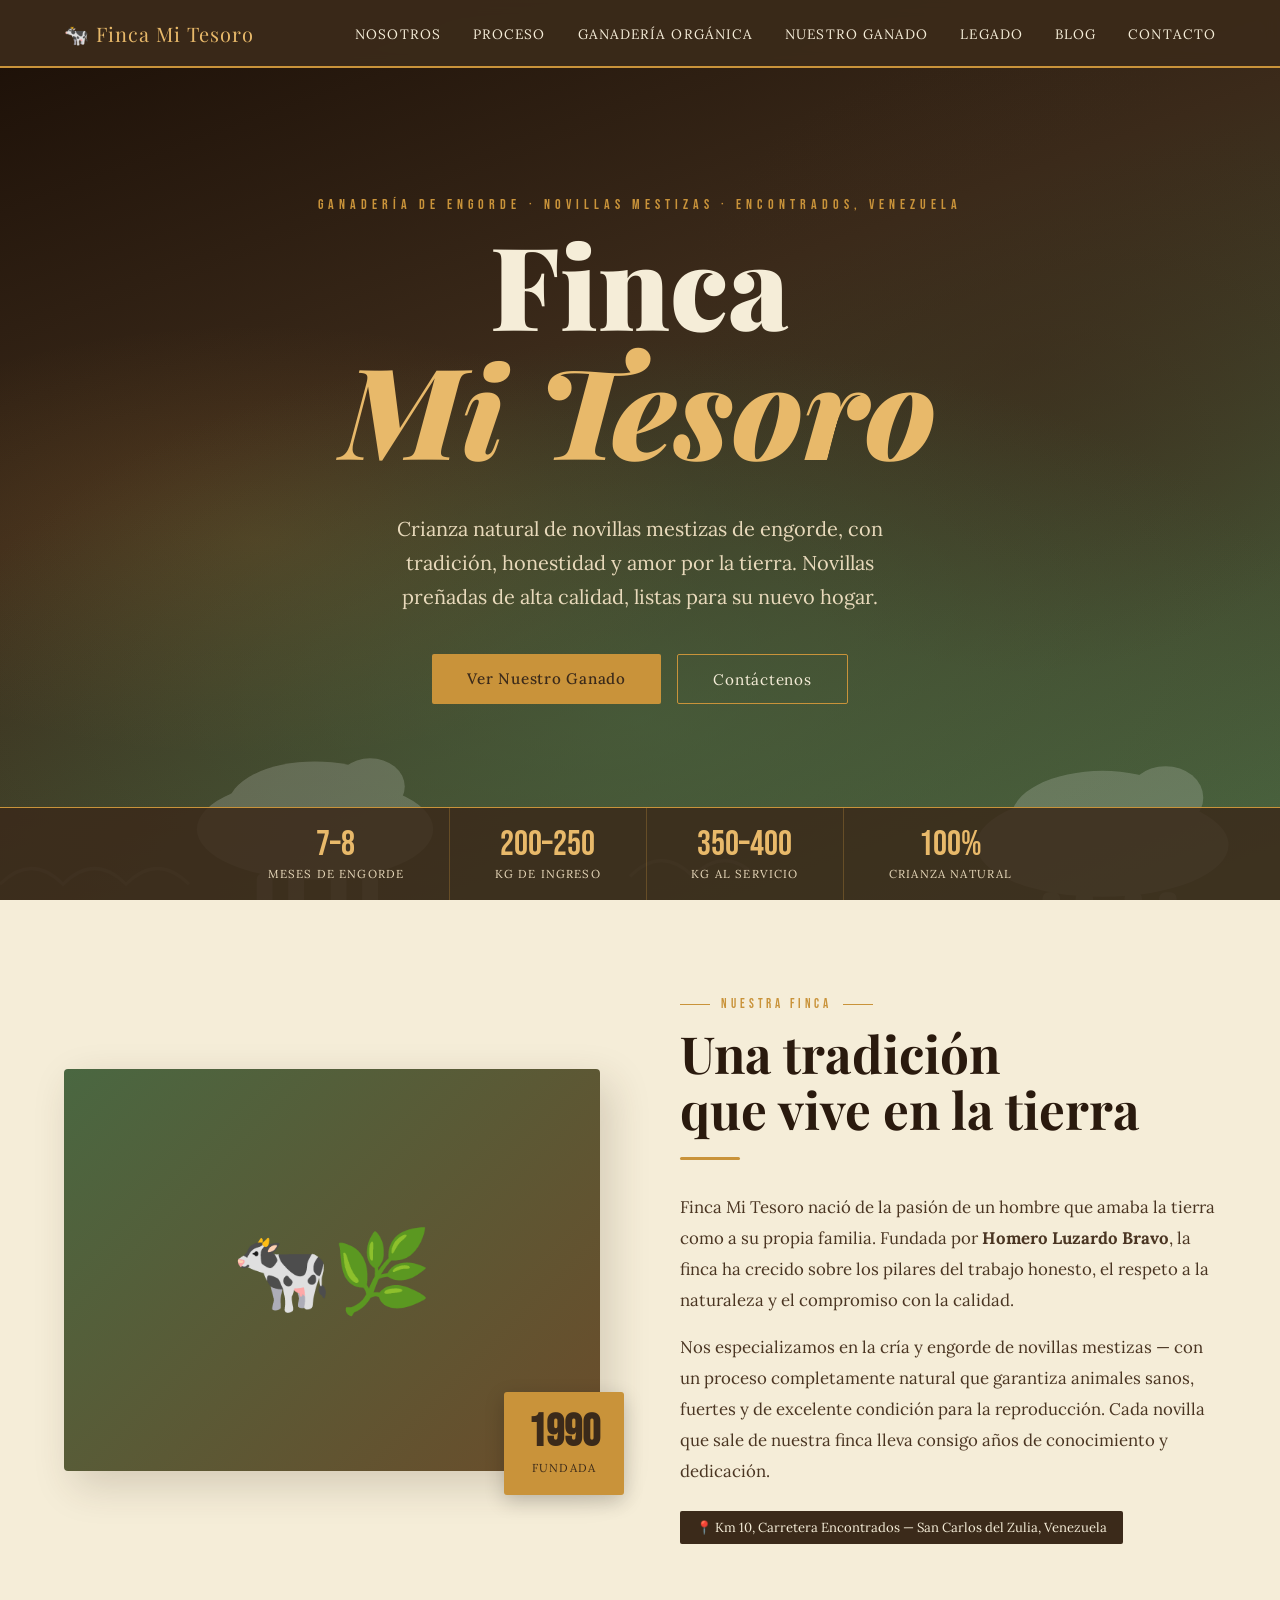
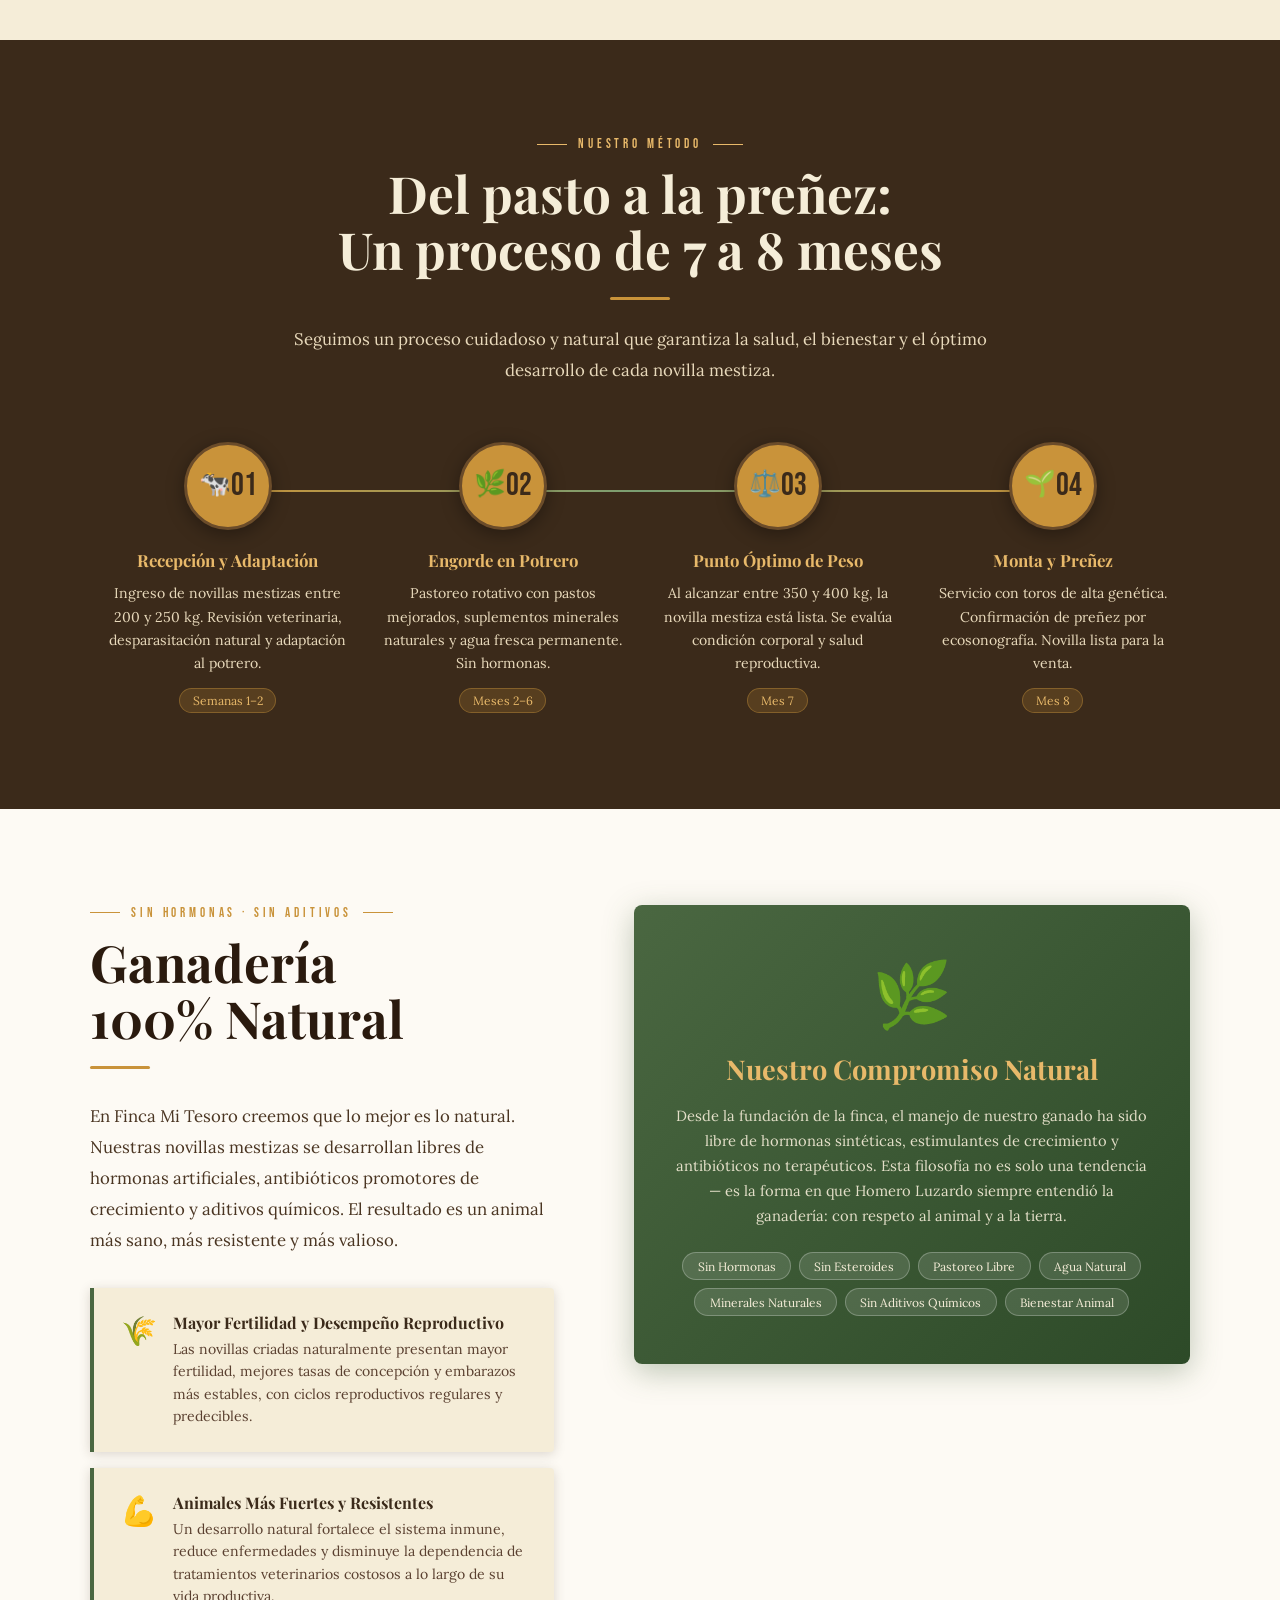
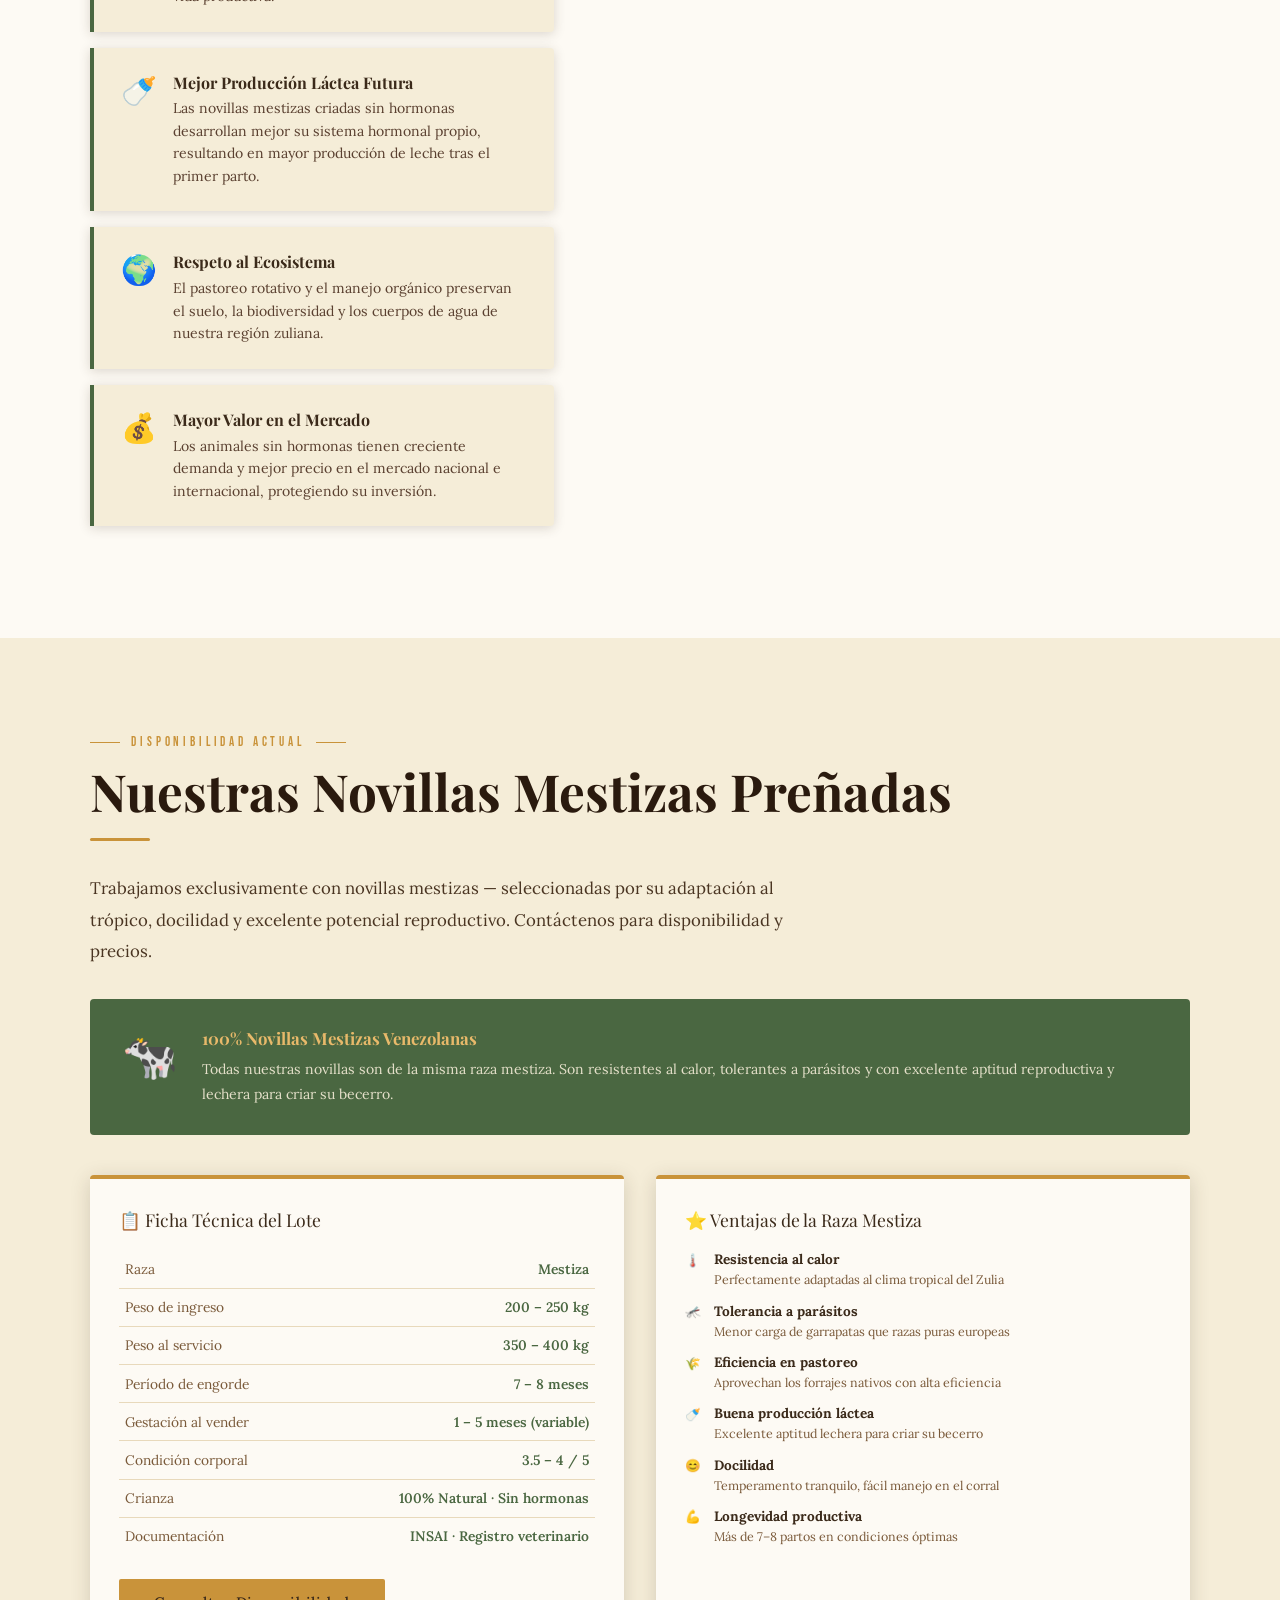
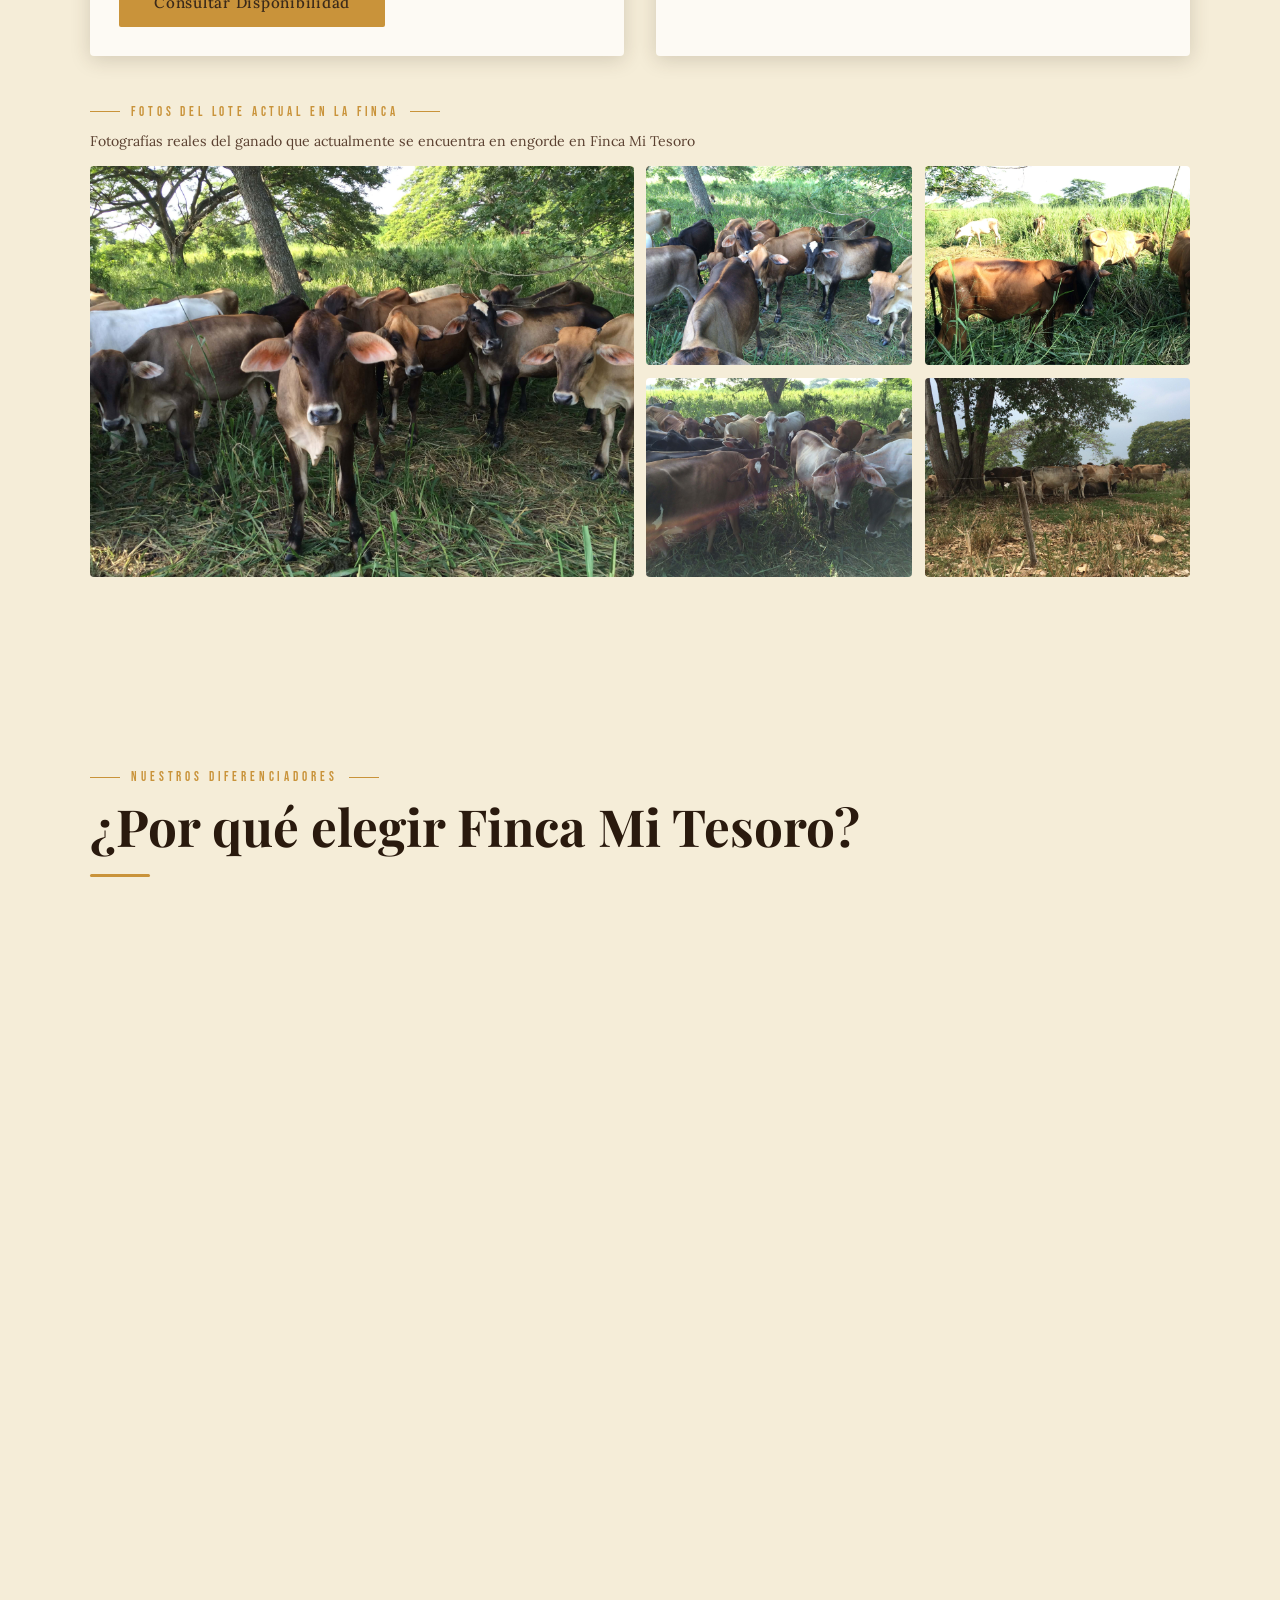
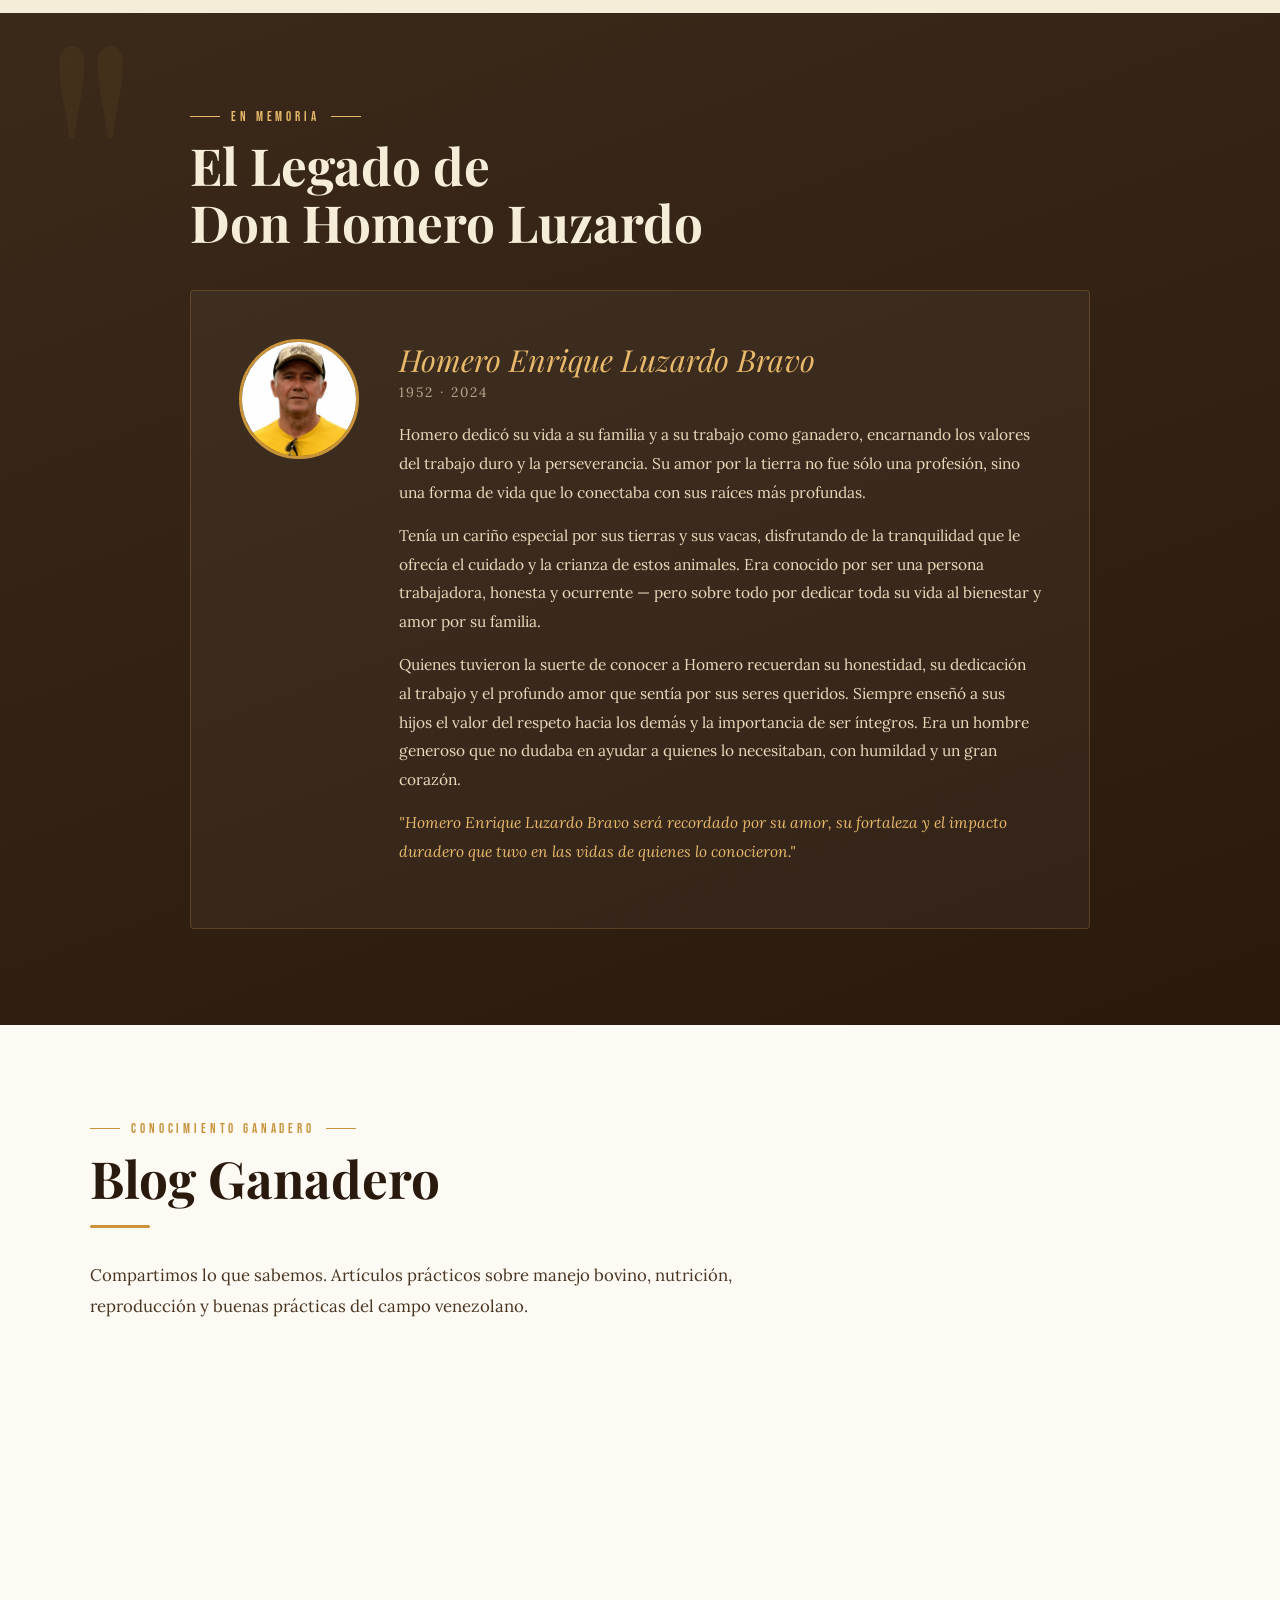
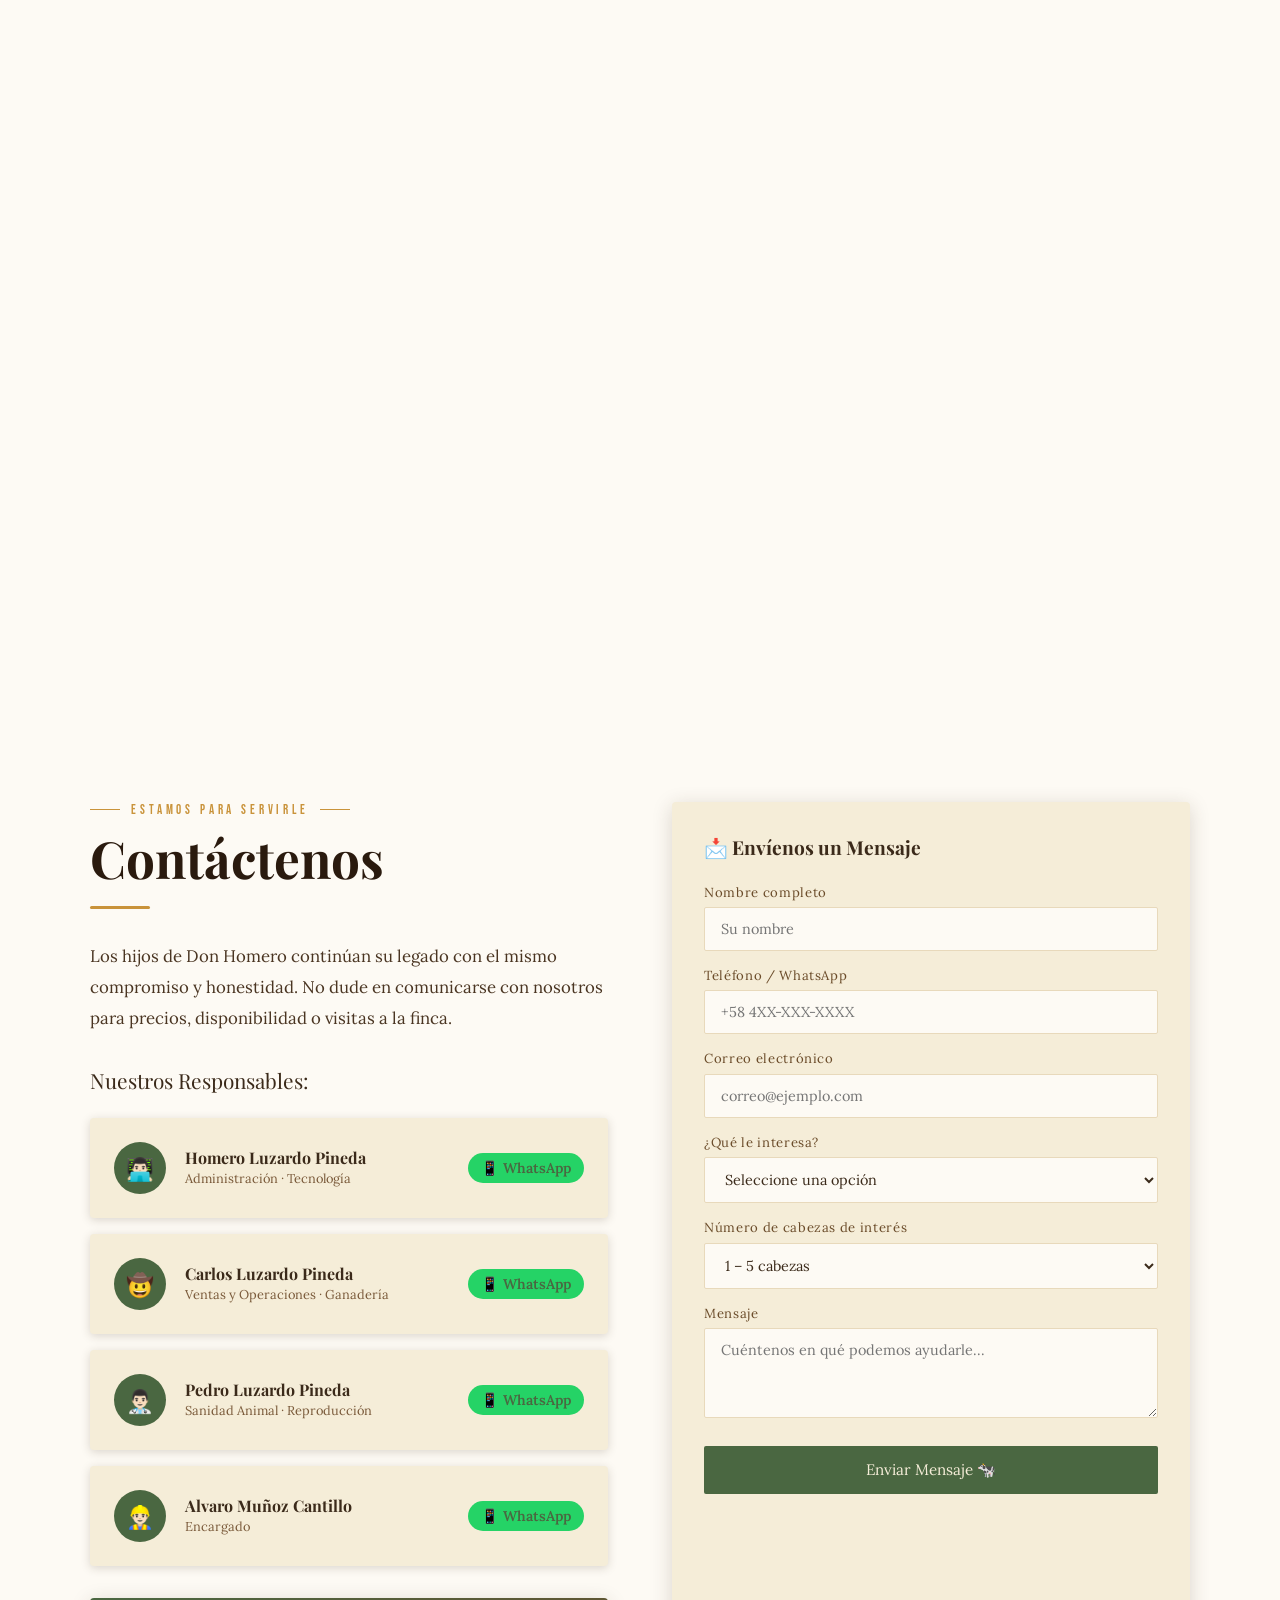
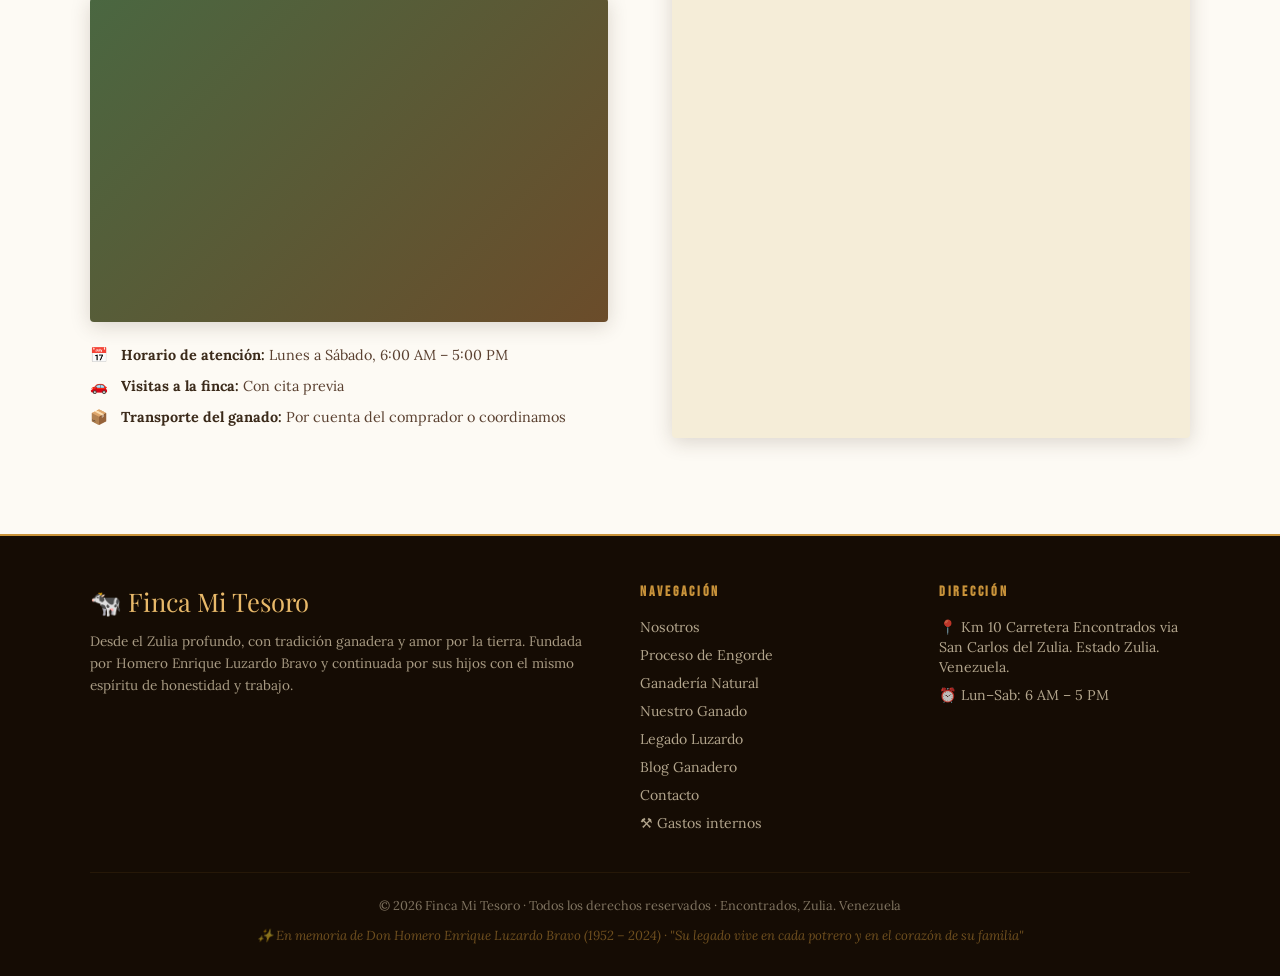
==== commit d36f173b: "Commit" ====
--- a/index.html
+++ b/index.html
@@ -265,7 +265,7 @@
           <div class="atrib-item"><span class="atrib-ico">🌾</span><div><strong>Eficiencia en pastoreo</strong><span>Aprovechan los forrajes nativos con alta eficiencia</span></div></div>
           <div class="atrib-item"><span class="atrib-ico">🍼</span><div><strong>Buena producción láctea</strong><span>Excelente aptitud lechera para criar su becerro</span></div></div>
           <div class="atrib-item"><span class="atrib-ico">😊</span><div><strong>Docilidad</strong><span>Temperamento tranquilo, fácil manejo en el corral</span></div></div>
-          <div class="atrib-item"><span class="atrib-ico">💪</span><div><strong>Longevidad productiva</strong><span>Más de 8–10 partos en condiciones óptimas</span></div></div>
+          <div class="atrib-item"><span class="atrib-ico">💪</span><div><strong>Longevidad productiva</strong><span>Más de 7–8 partos en condiciones óptimas</span></div></div>
         </div>
       </div>
     </div>
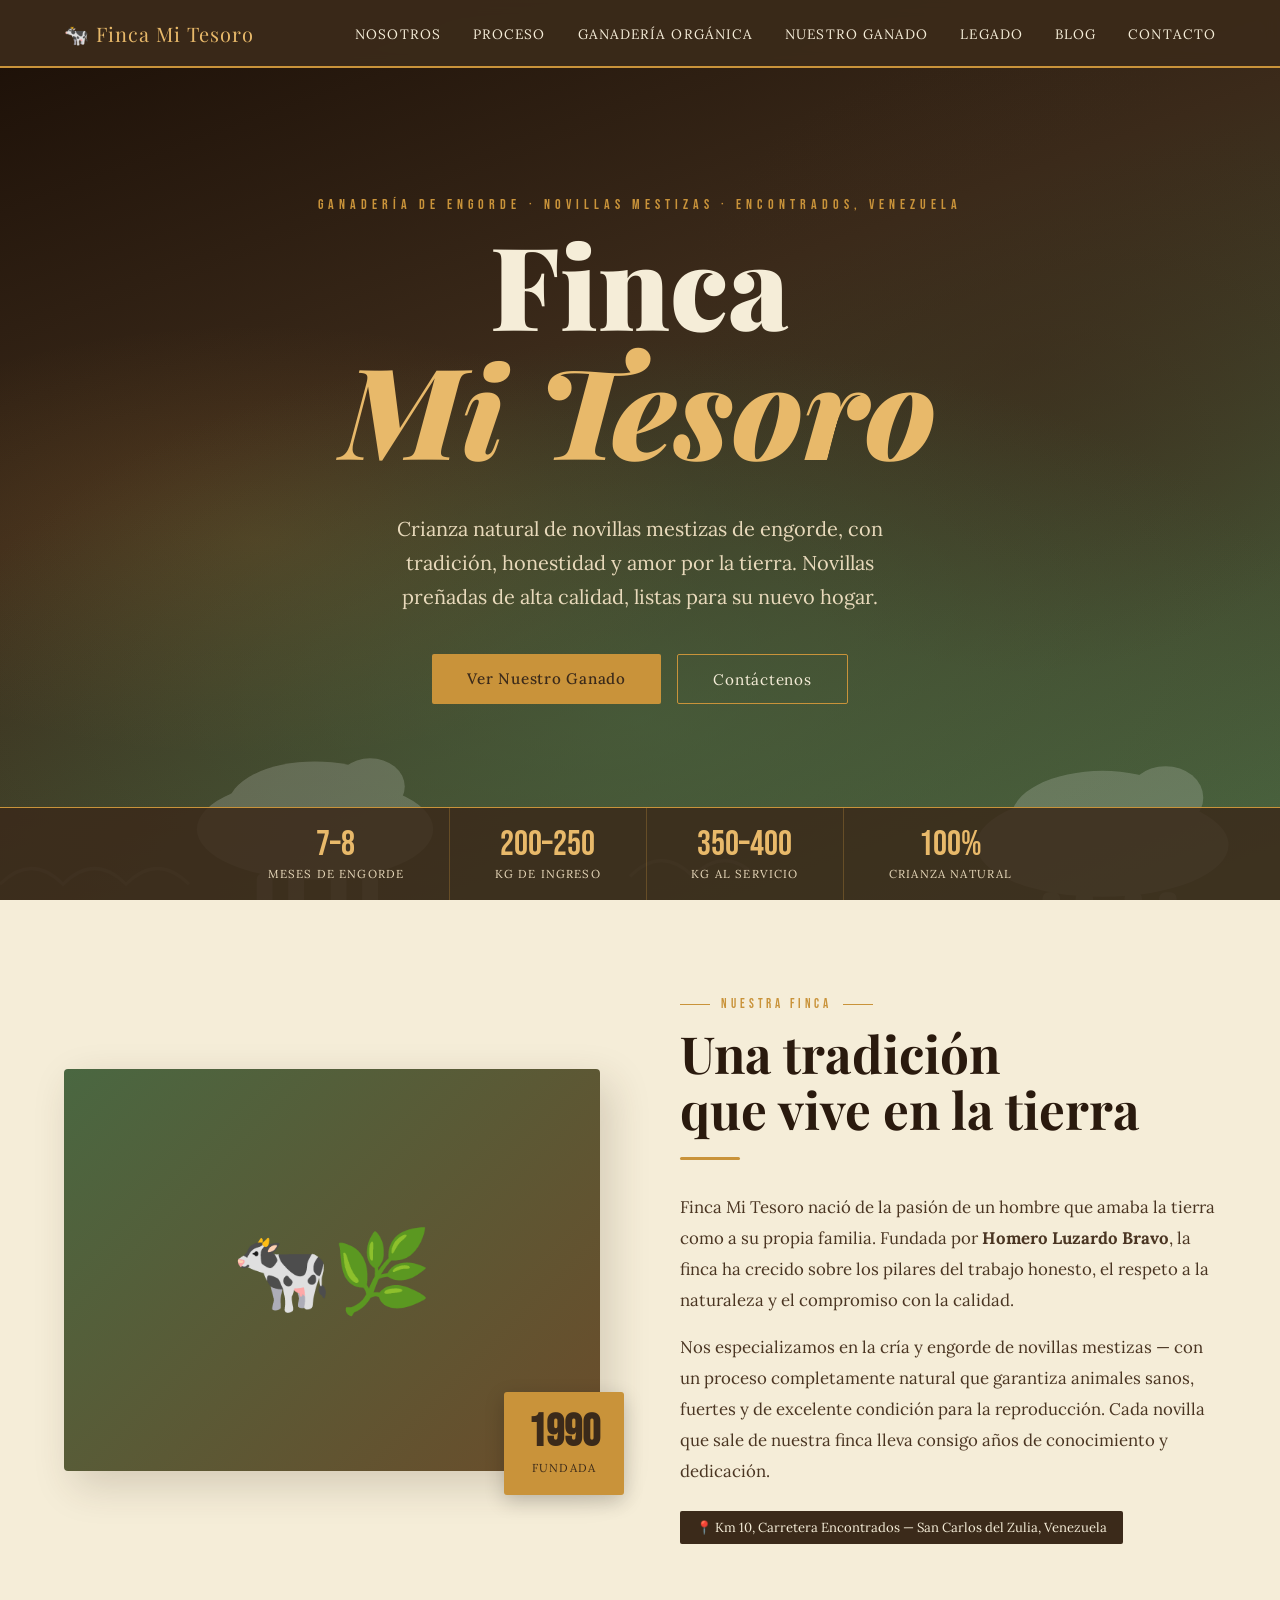
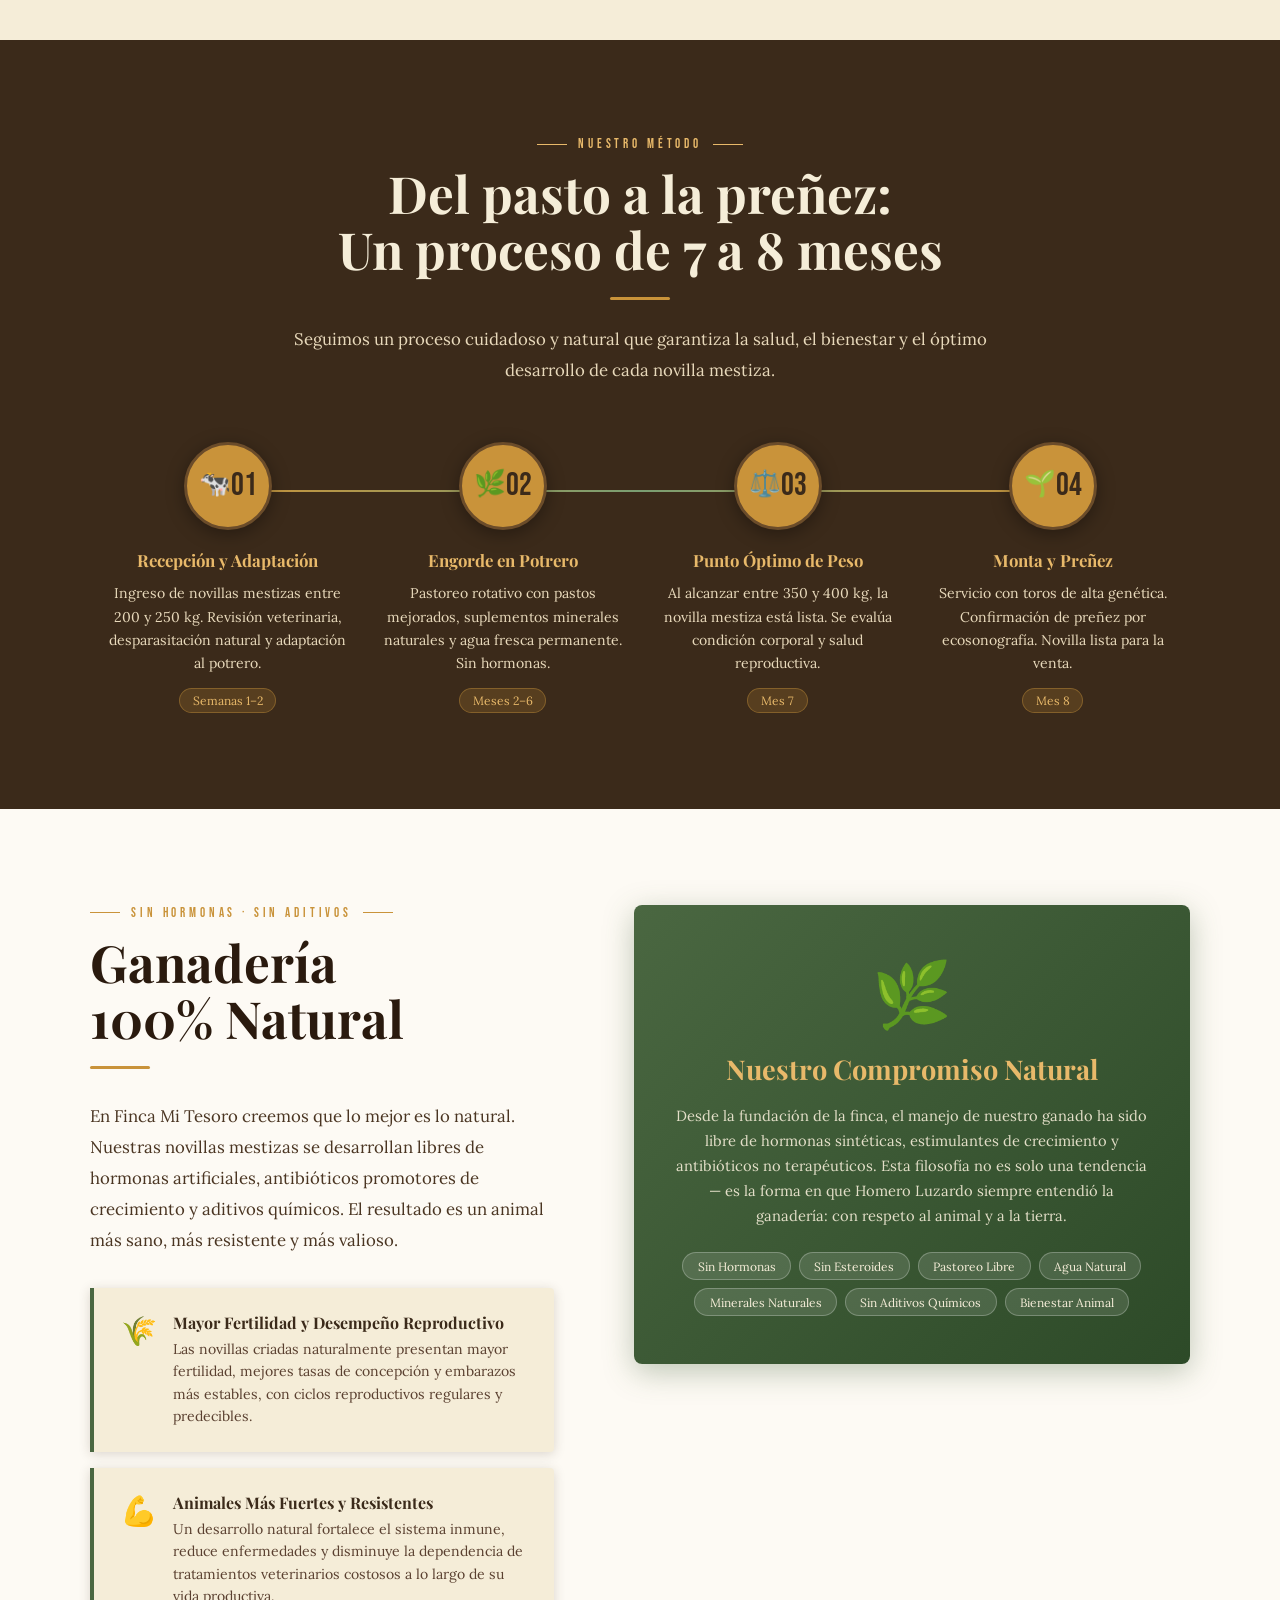
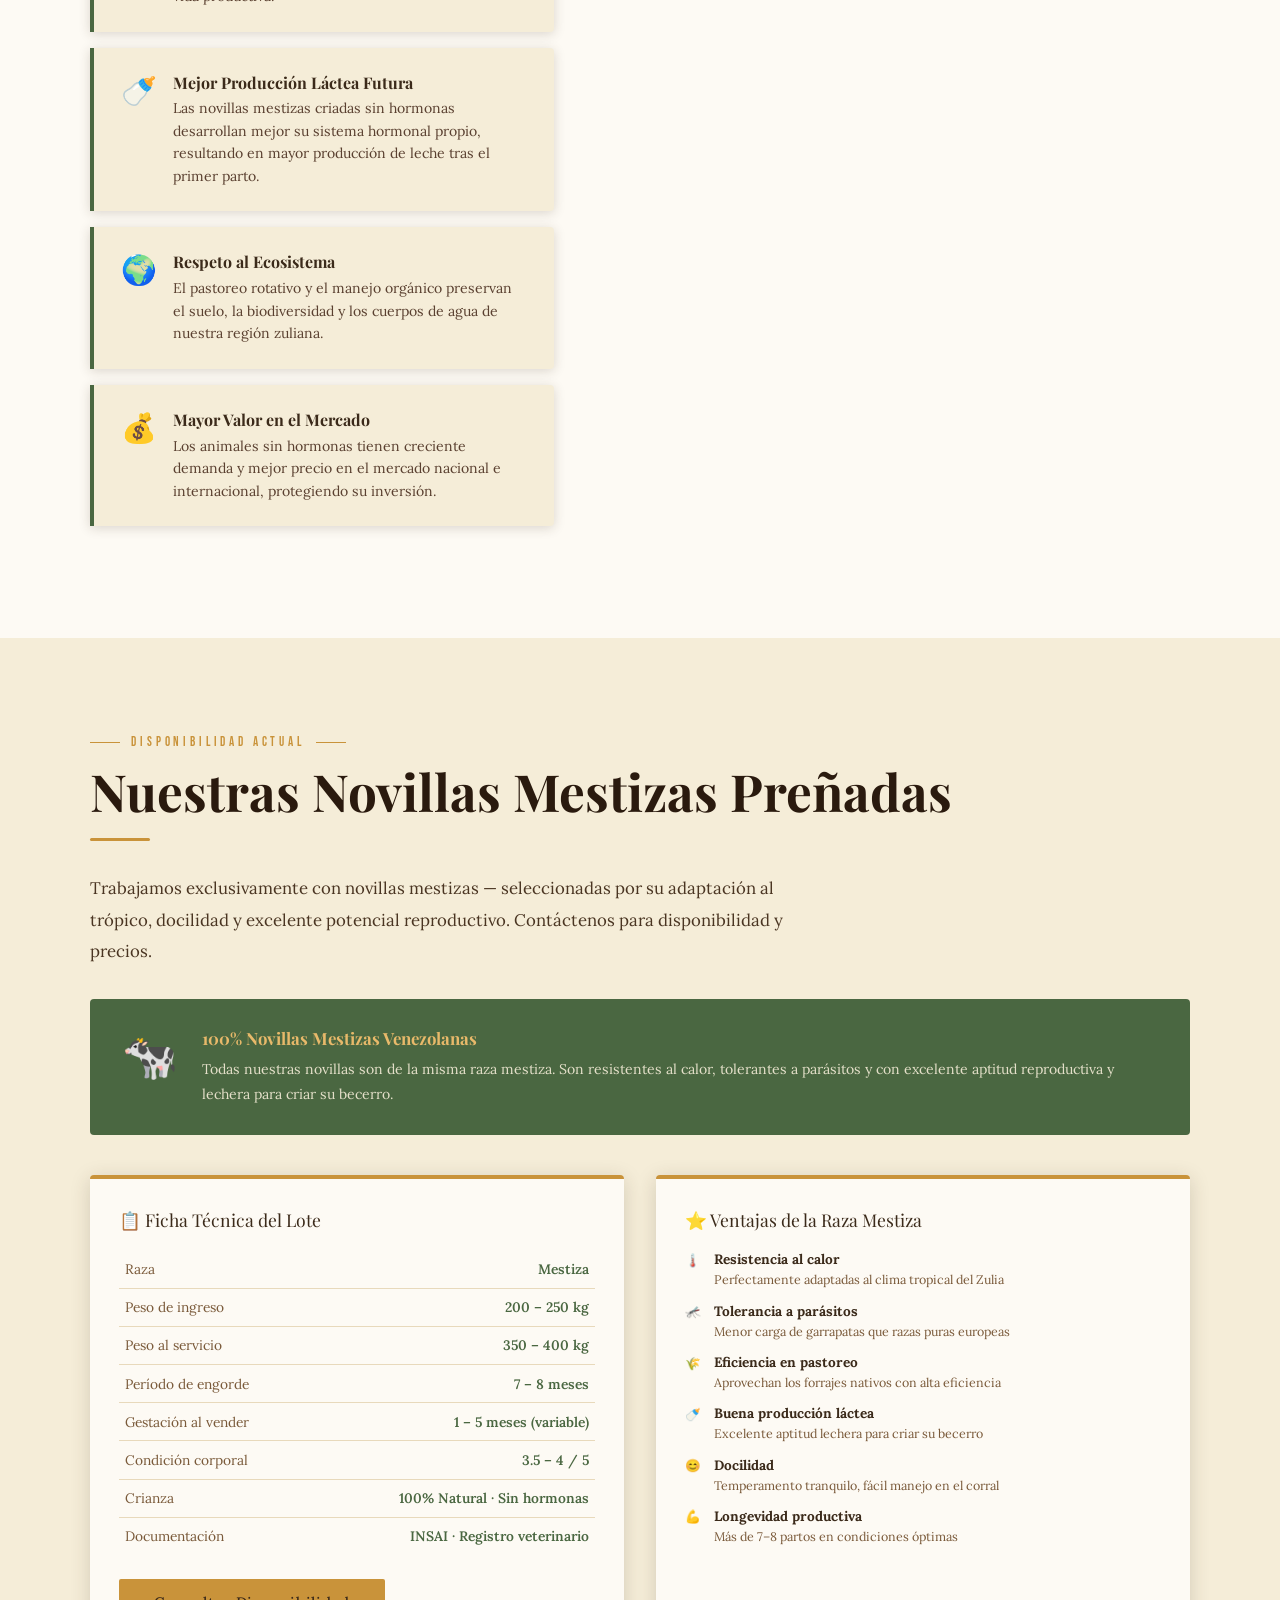
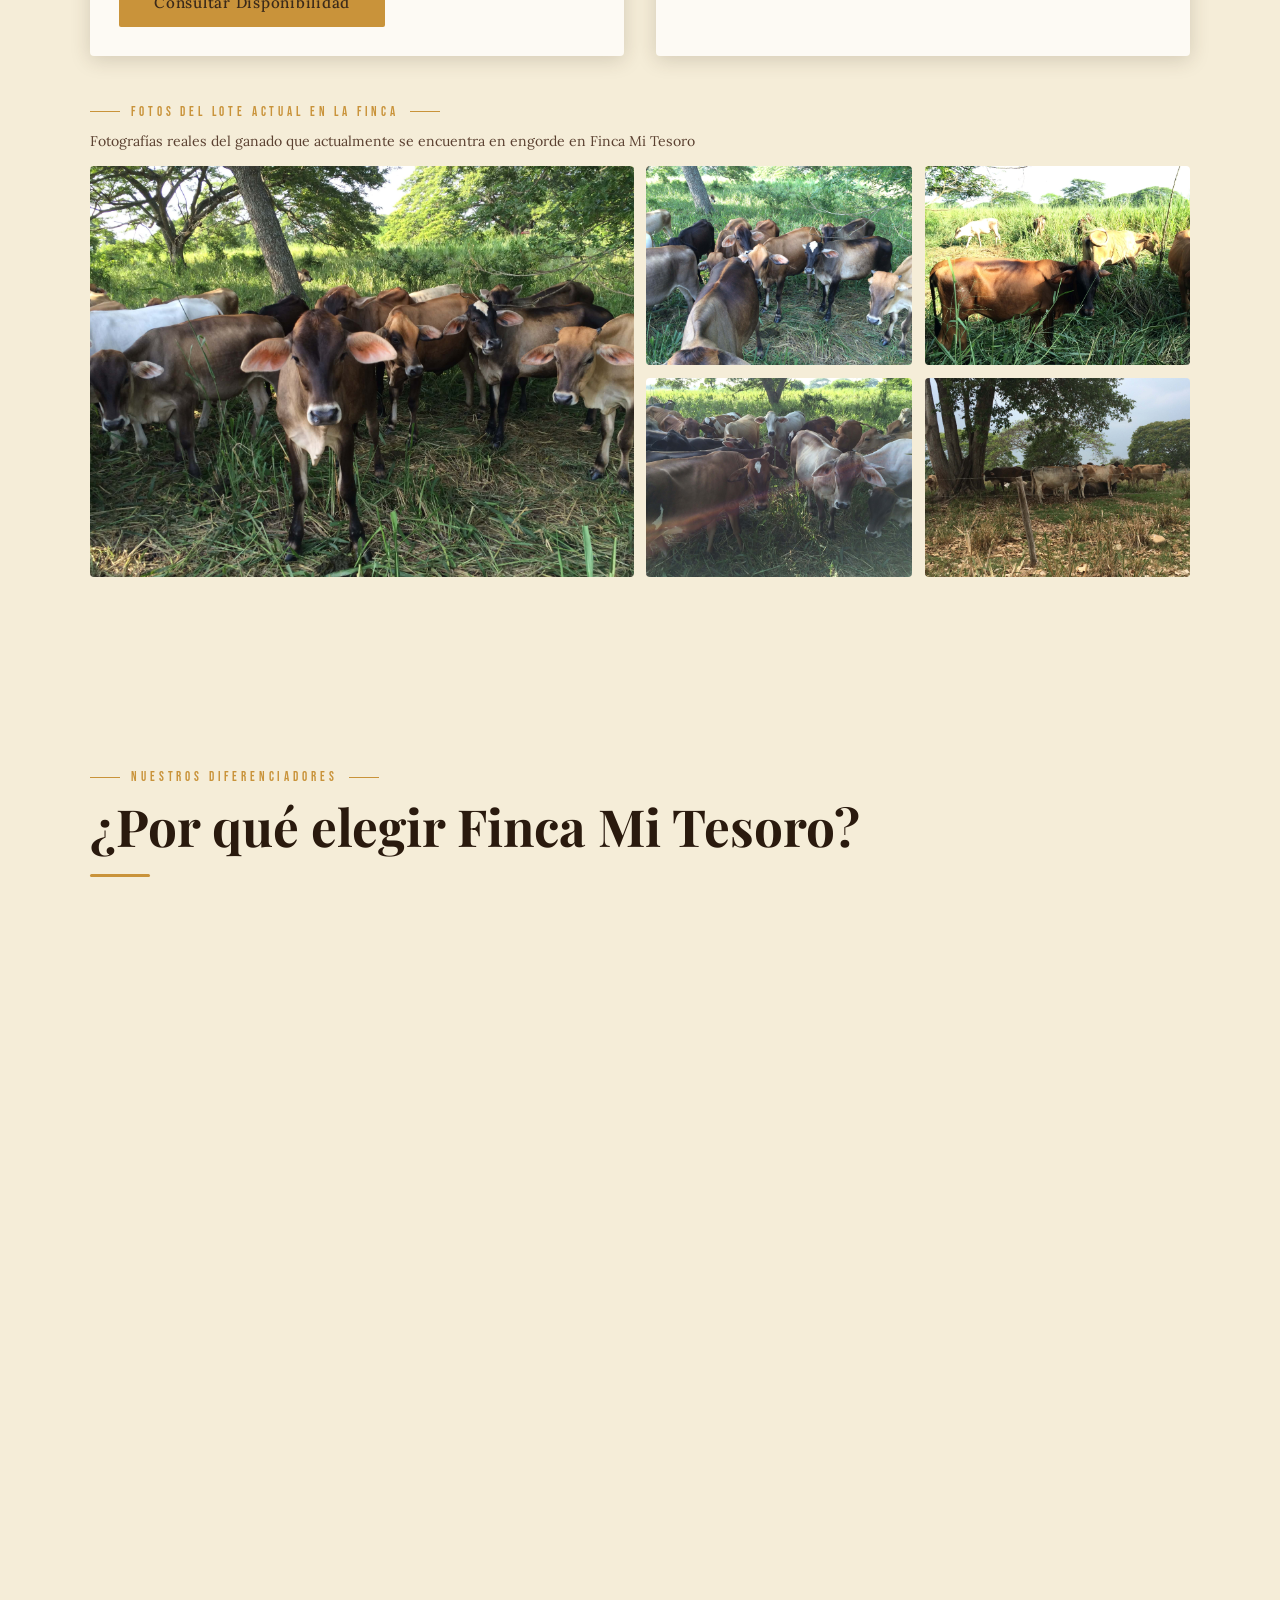
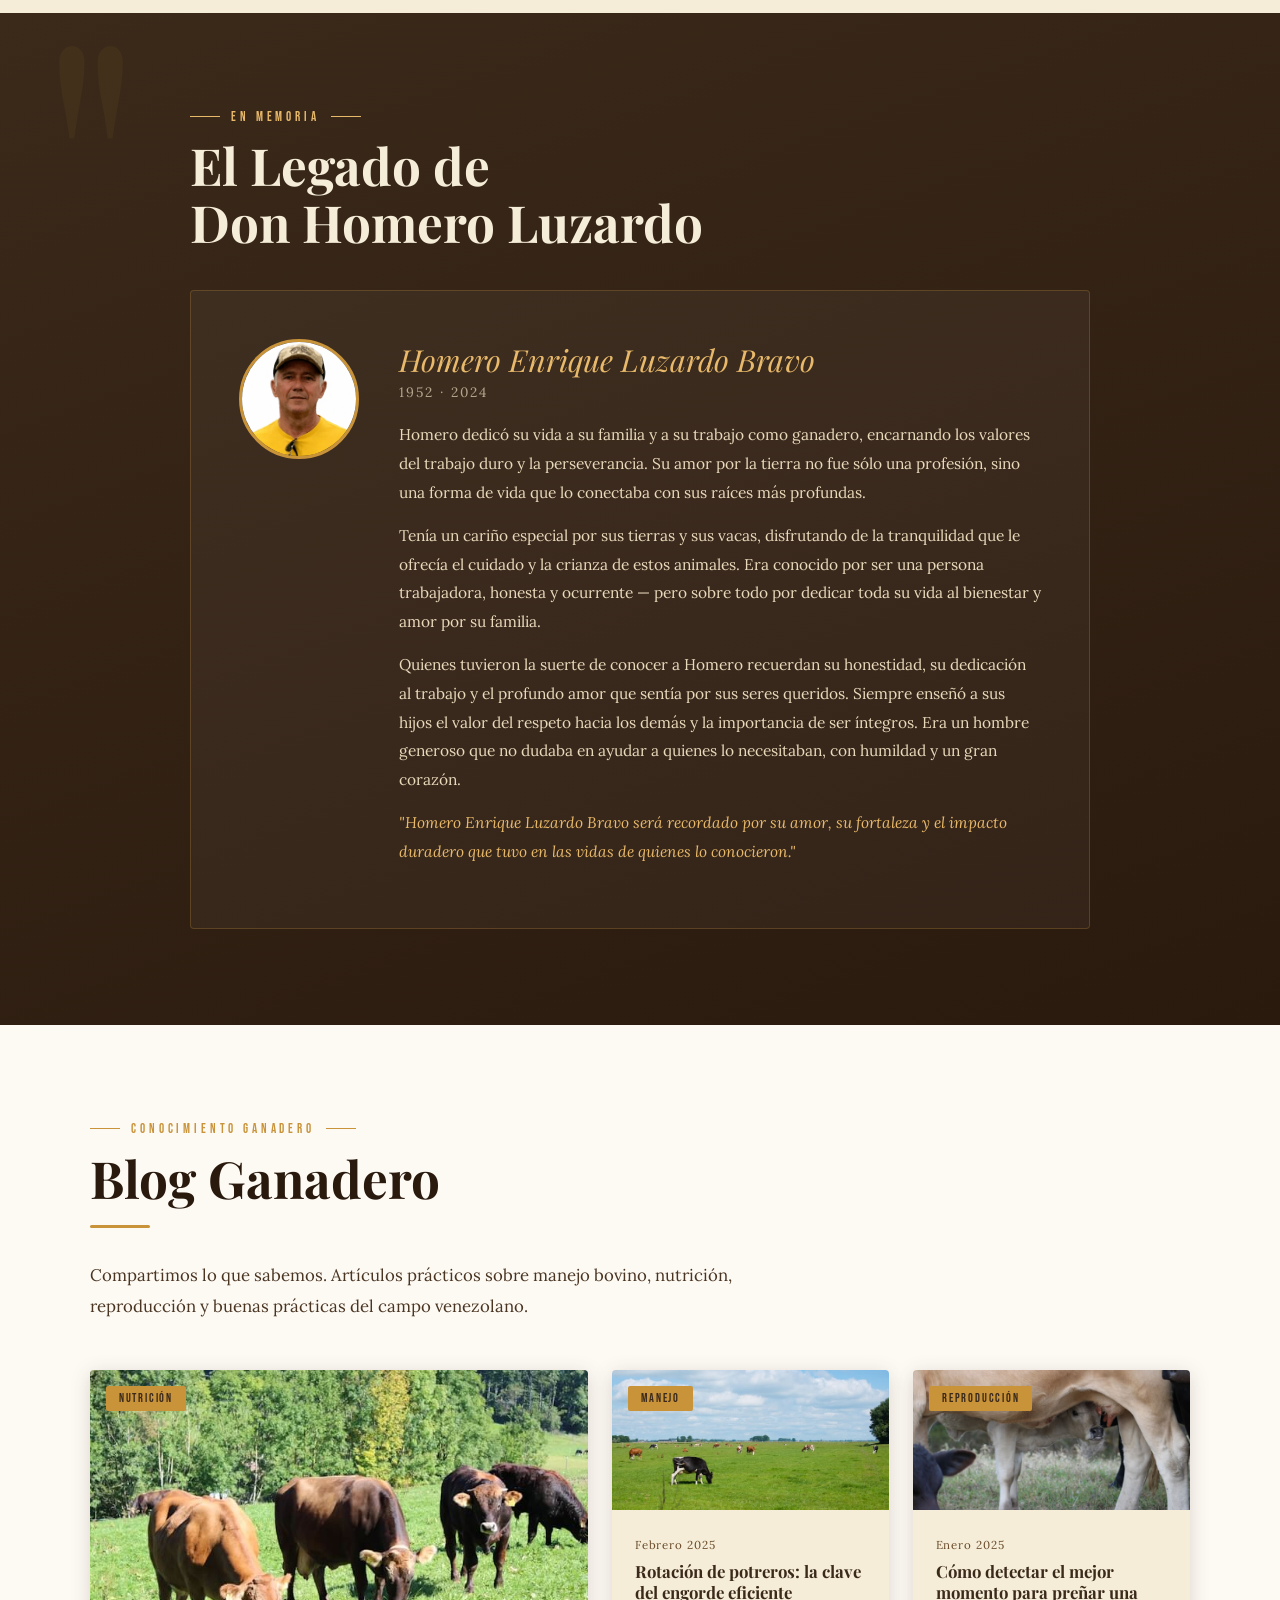
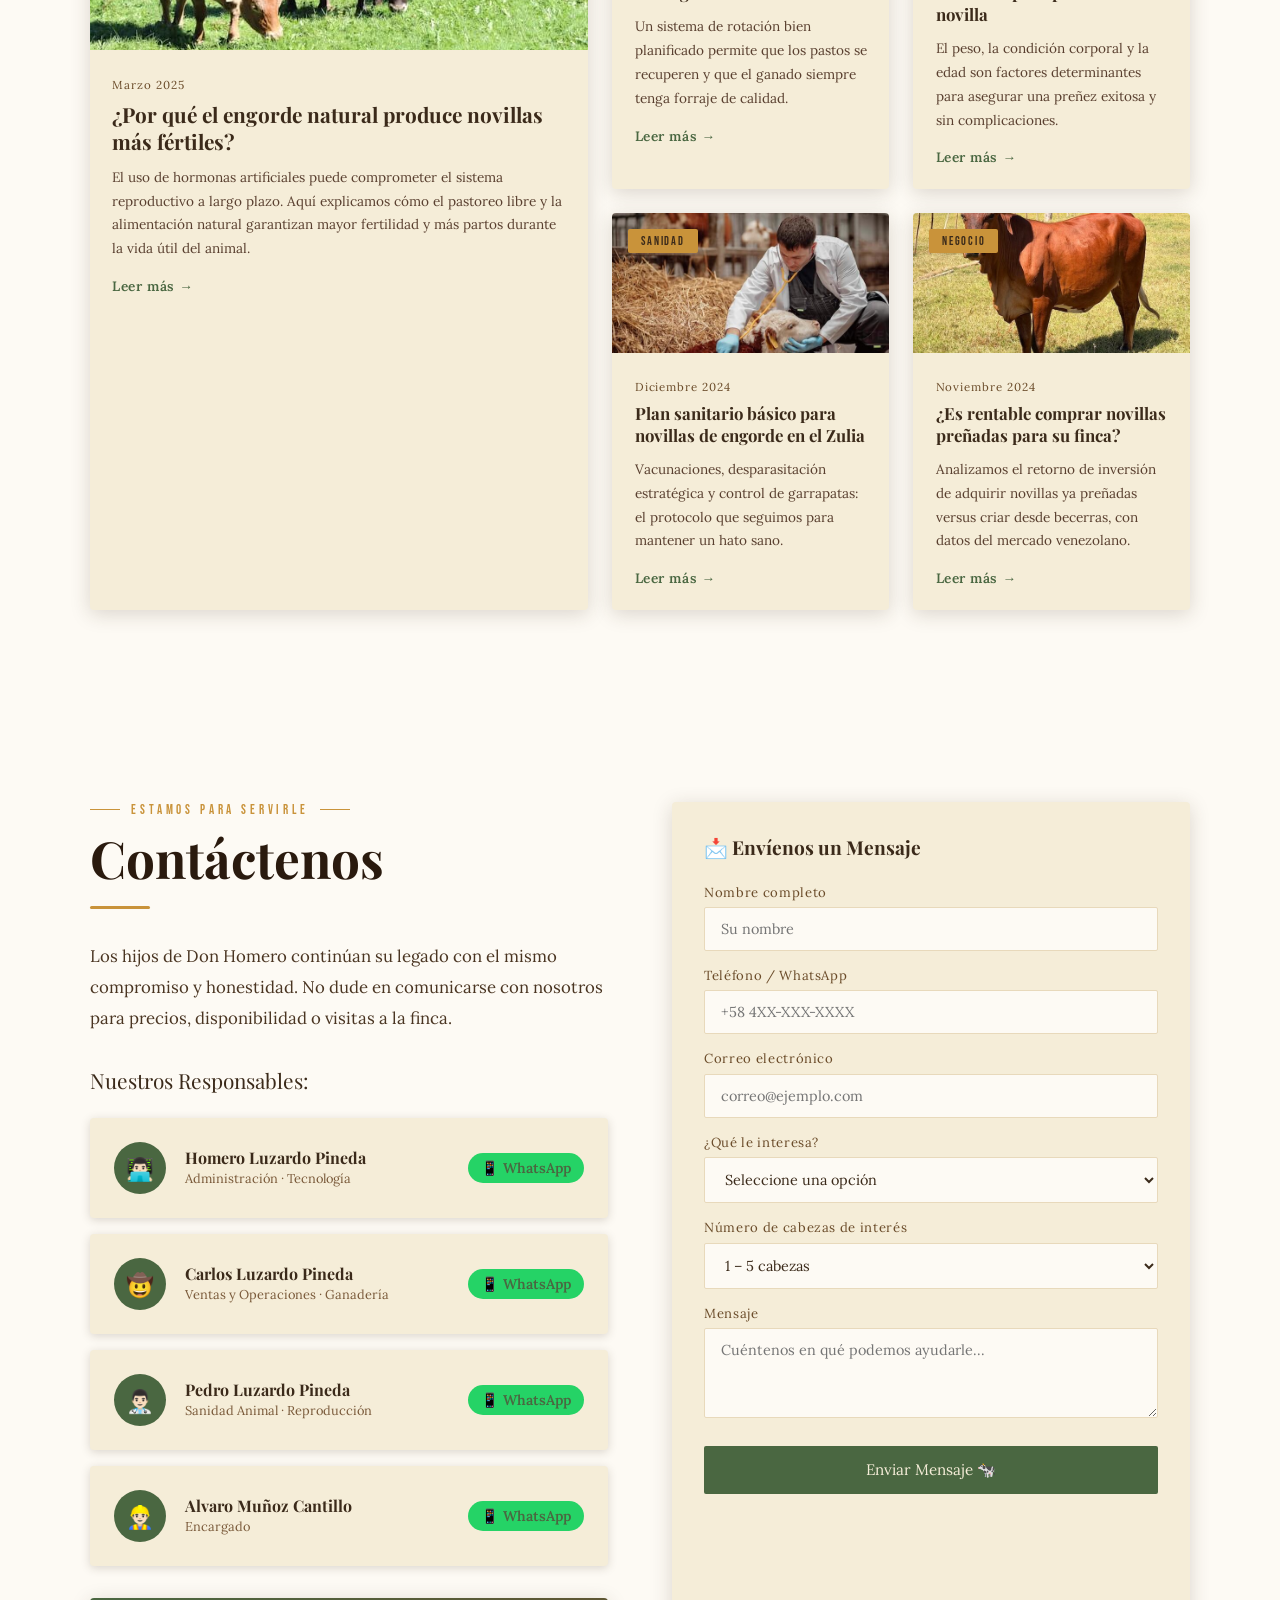
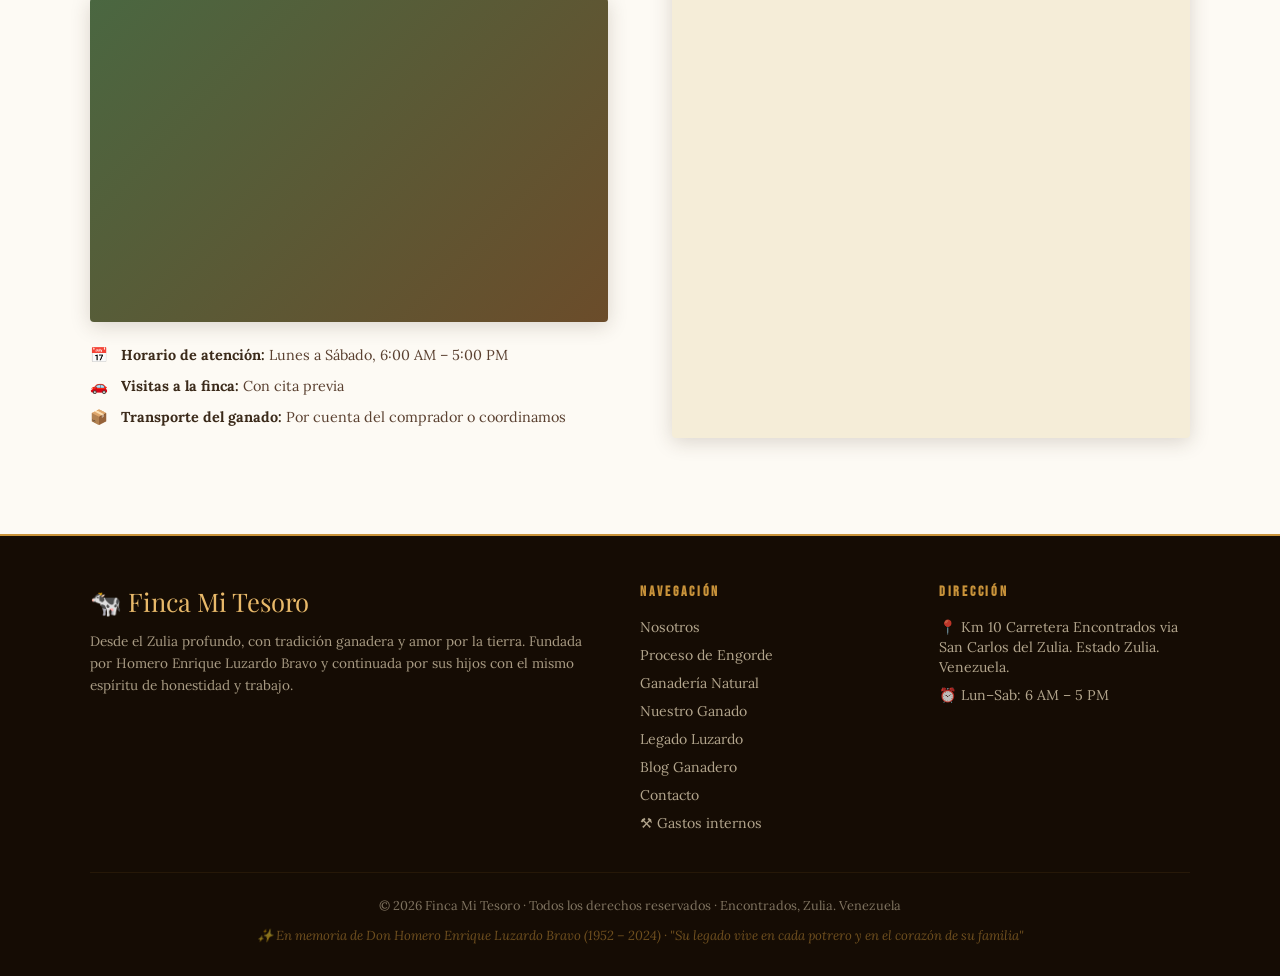
==== commit 7a554de0: "Whatsapp" ====
--- a/index.html
+++ b/index.html
@@ -459,7 +459,7 @@
 
       <p class="contacto-title">Nuestros Responsables:</p>
 
-      <a href="tel:+584169617720" class="contacto-persona">
+      <a href="https://wa.me/13053516540?text=Hola%20Homero,%20quisiera%20información" class="contacto-persona">
         <div class="contacto-avatar">👨🏻‍💻</div>
         <div>
           <h4>Homero Luzardo Pineda</h4>
@@ -469,7 +469,7 @@
         <span class="wa-badge">📱 WhatsApp</span>
       </a>
 
-      <a href="tel:+584147823341" class="contacto-persona">
+      <a href="https://wa.me/17865899466?text=Hola%20Carlos,%20quisiera%20información" class="contacto-persona">
         <div class="contacto-avatar">🤠</div>
         <div>
           <h4>Carlos Luzardo Pineda</h4>
@@ -479,7 +479,7 @@
         <span class="wa-badge">📱 WhatsApp</span>
       </a>
 
-      <a href="tel:+584125489063" class="contacto-persona">
+      <a href="https://wa.me/15124172103?text=Hola%20Pedro,%20quisiera%20información" class="contacto-persona">
         <div class="contacto-avatar">👨🏻‍⚕️</div>
         <div>
           <h4>Pedro Luzardo Pineda</h4>
@@ -489,7 +489,8 @@
         <span class="wa-badge">📱 WhatsApp</span>
       </a>
 
-      <a href="tel:+584125489063" class="contacto-persona">
+      
+      <a href="https://wa.me/584147513225?text=Hola%20Alvaro,%20quisiera%20información" class="contacto-persona">
         <div class="contacto-avatar">👷🏻‍♂️</div>
         <div>
           <h4>Alvaro Muñoz Cantillo</h4>
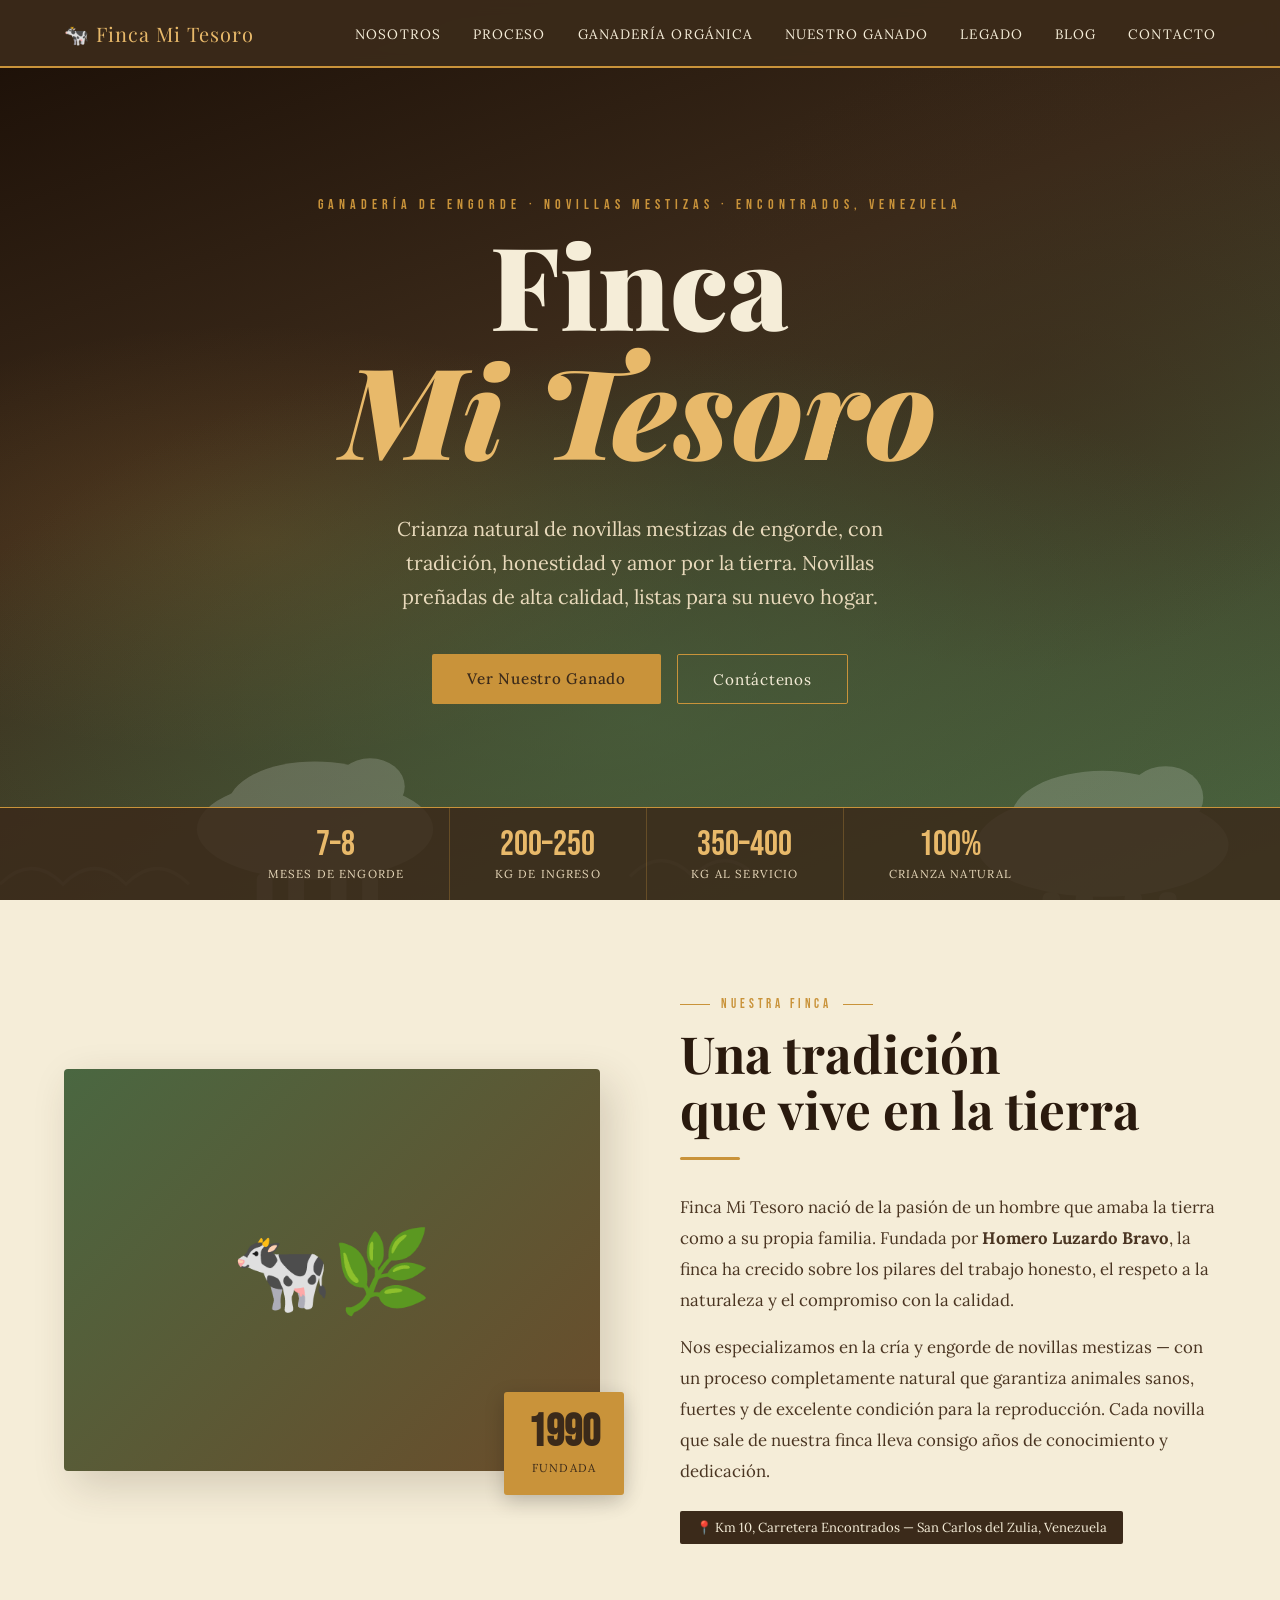
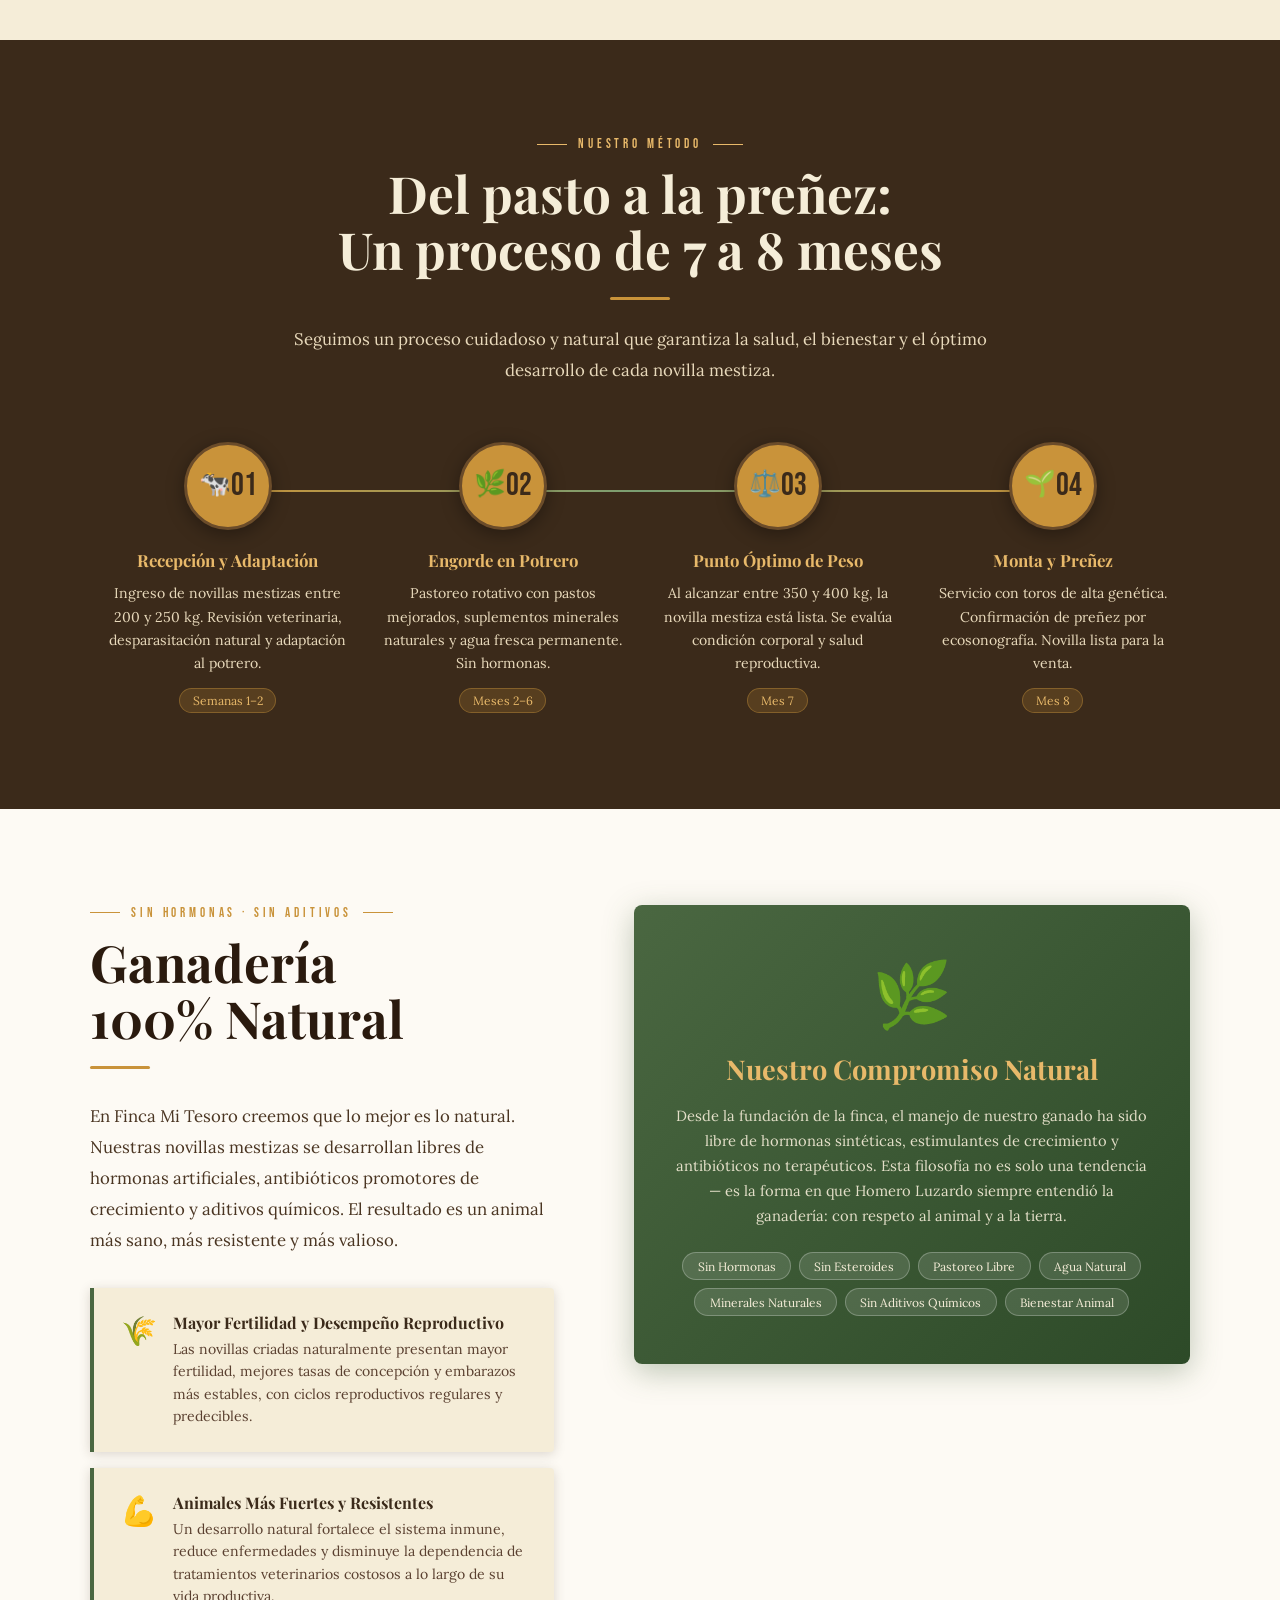
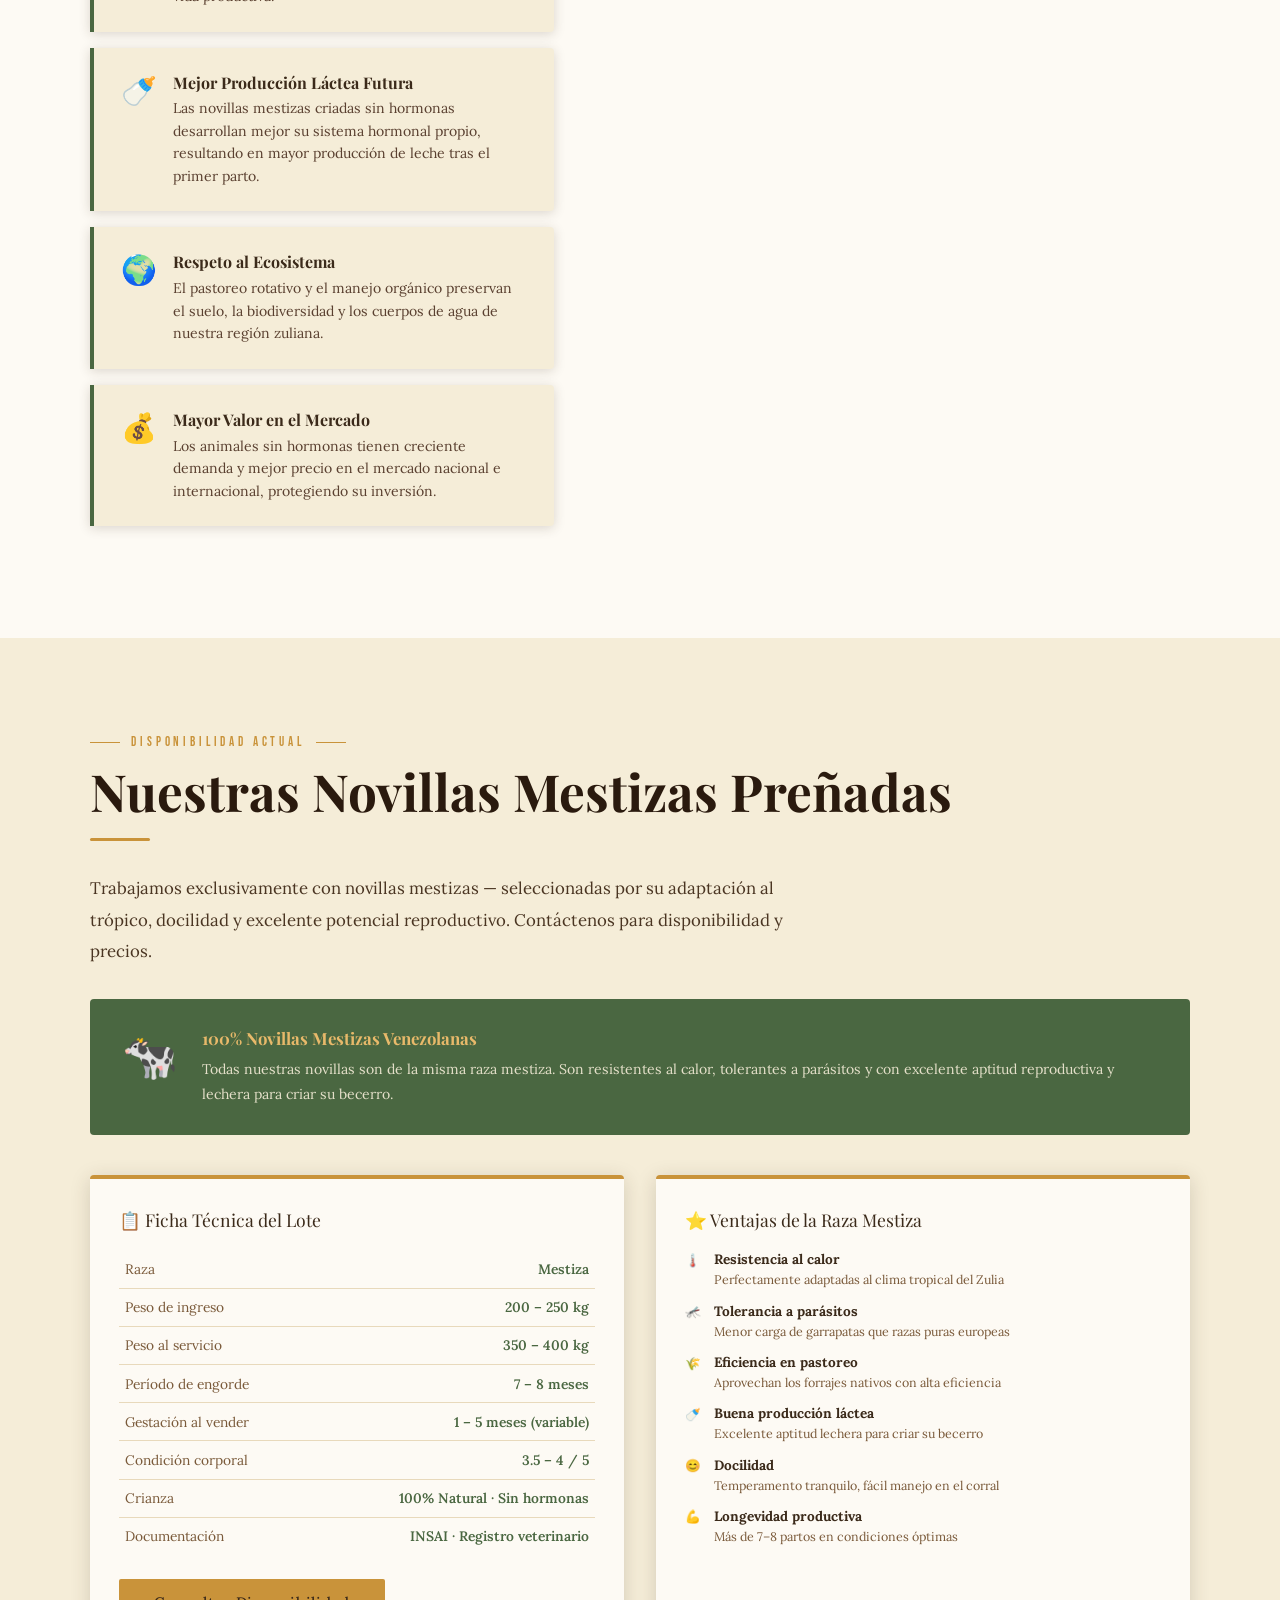
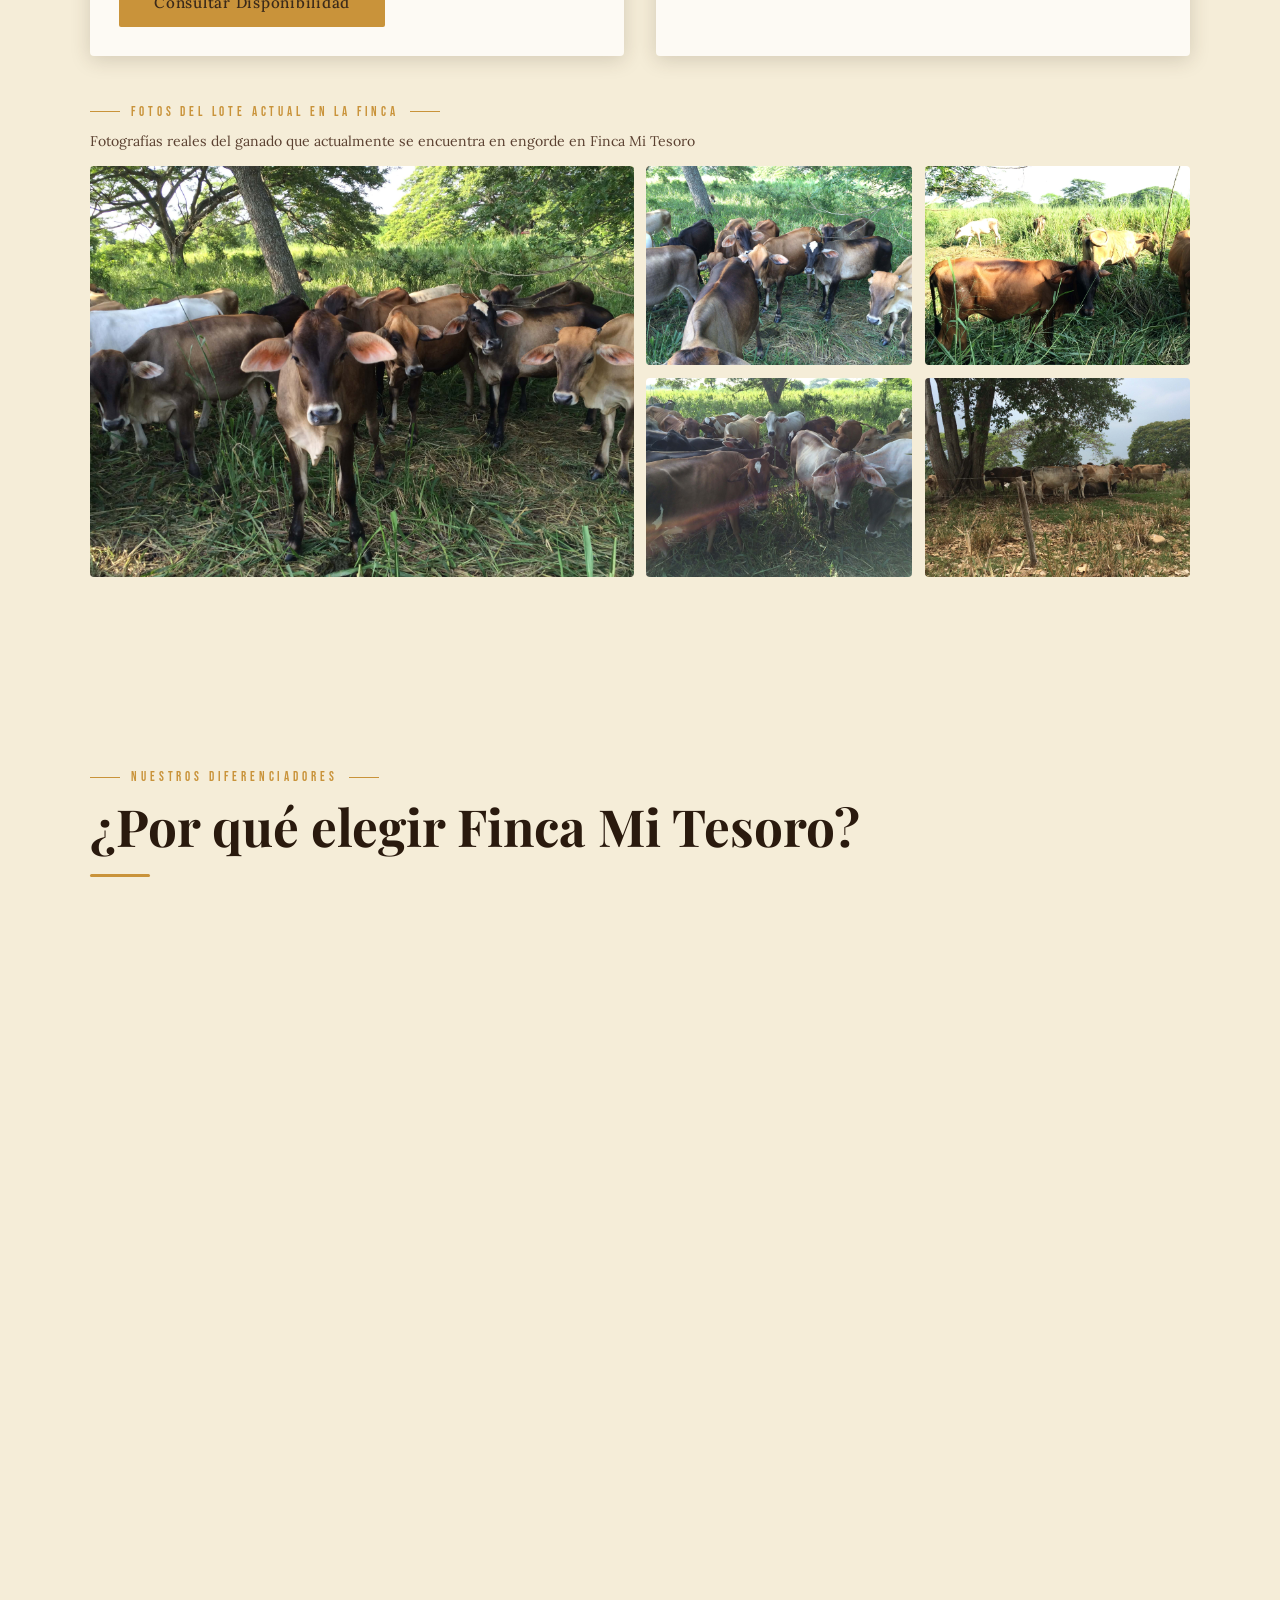
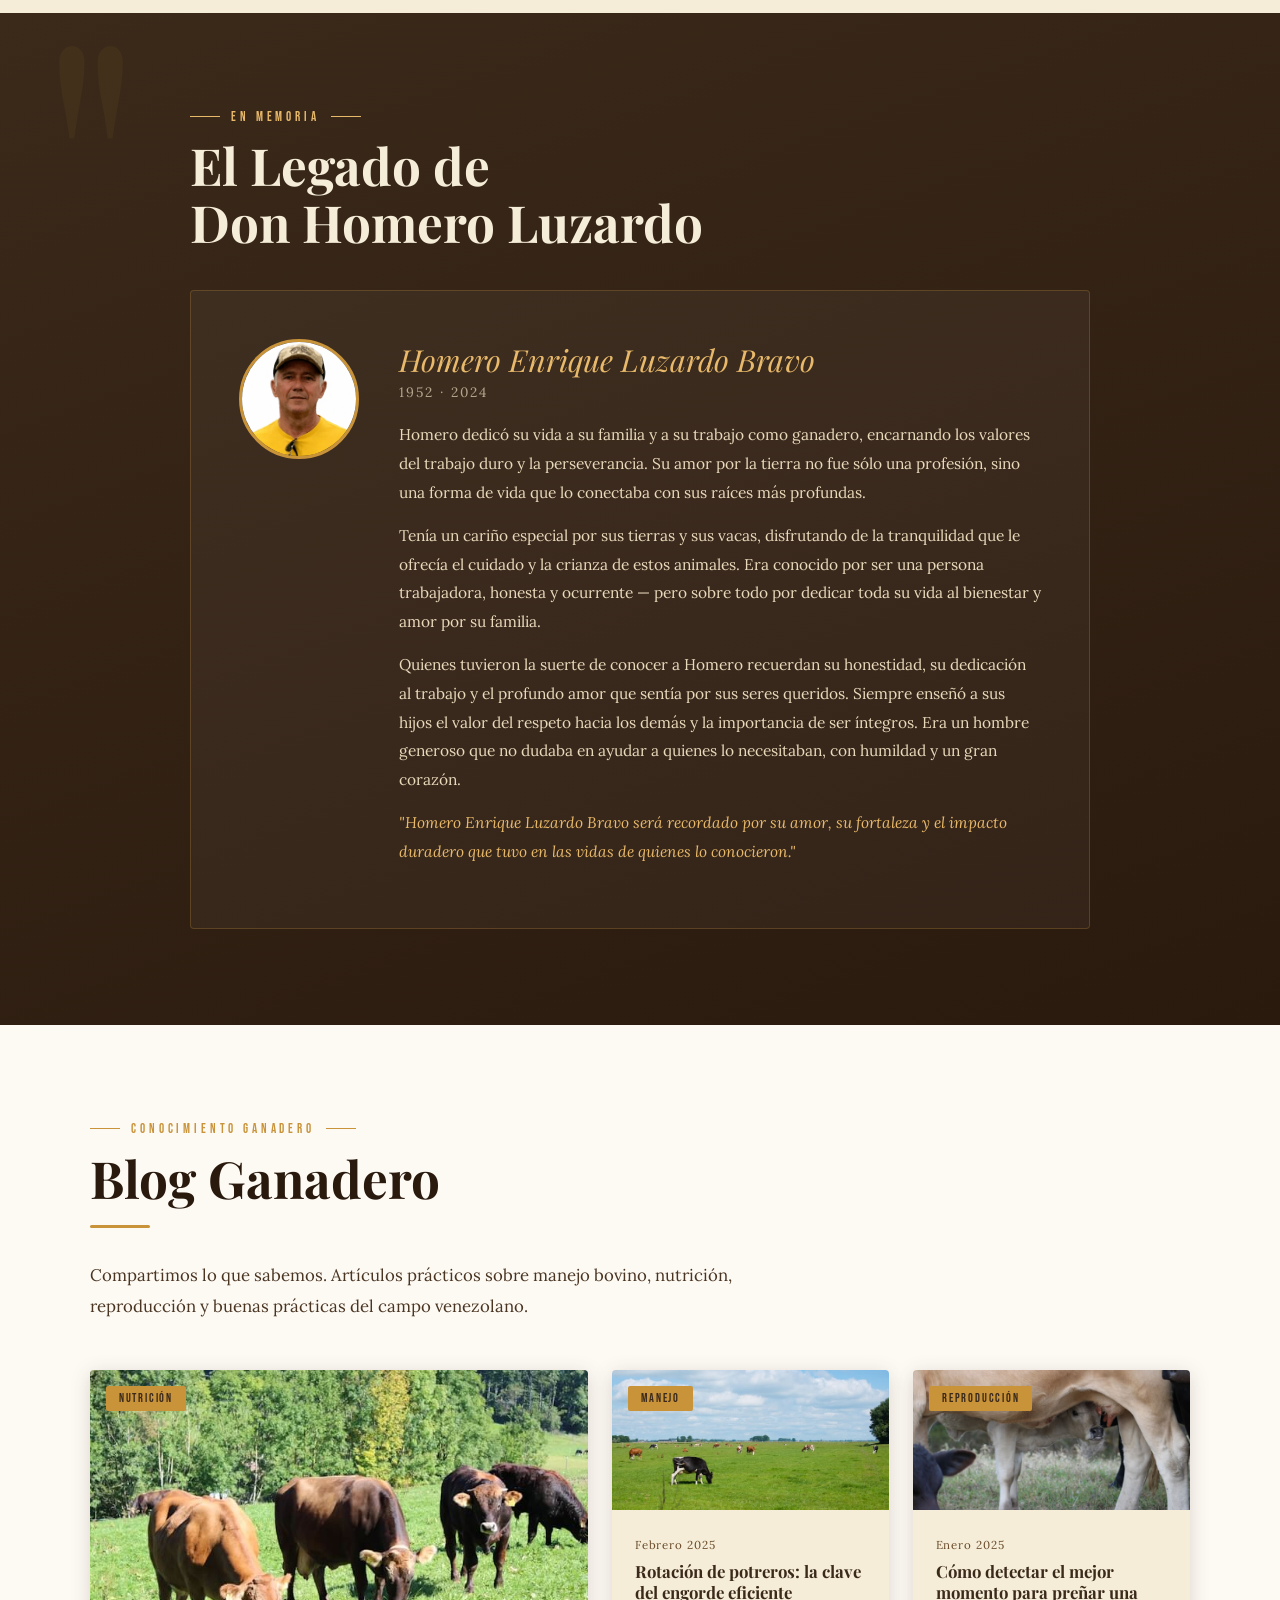
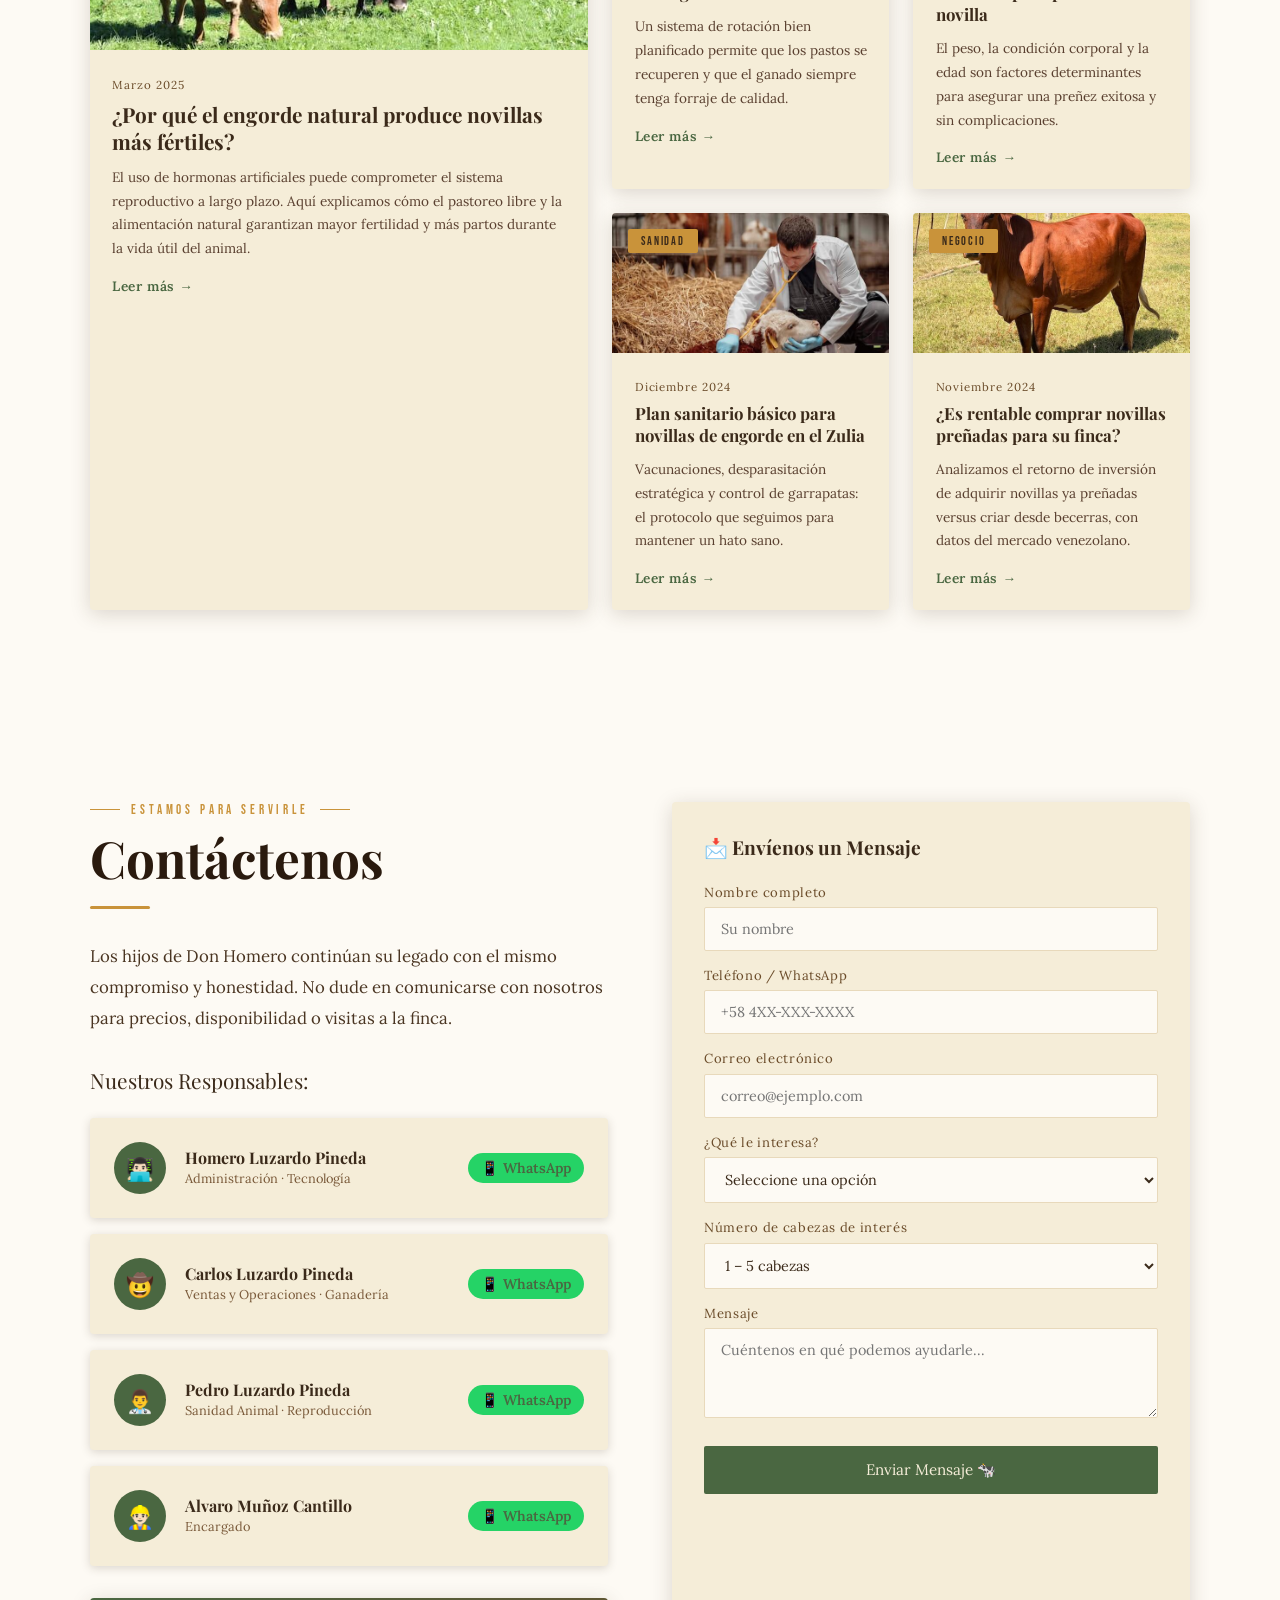
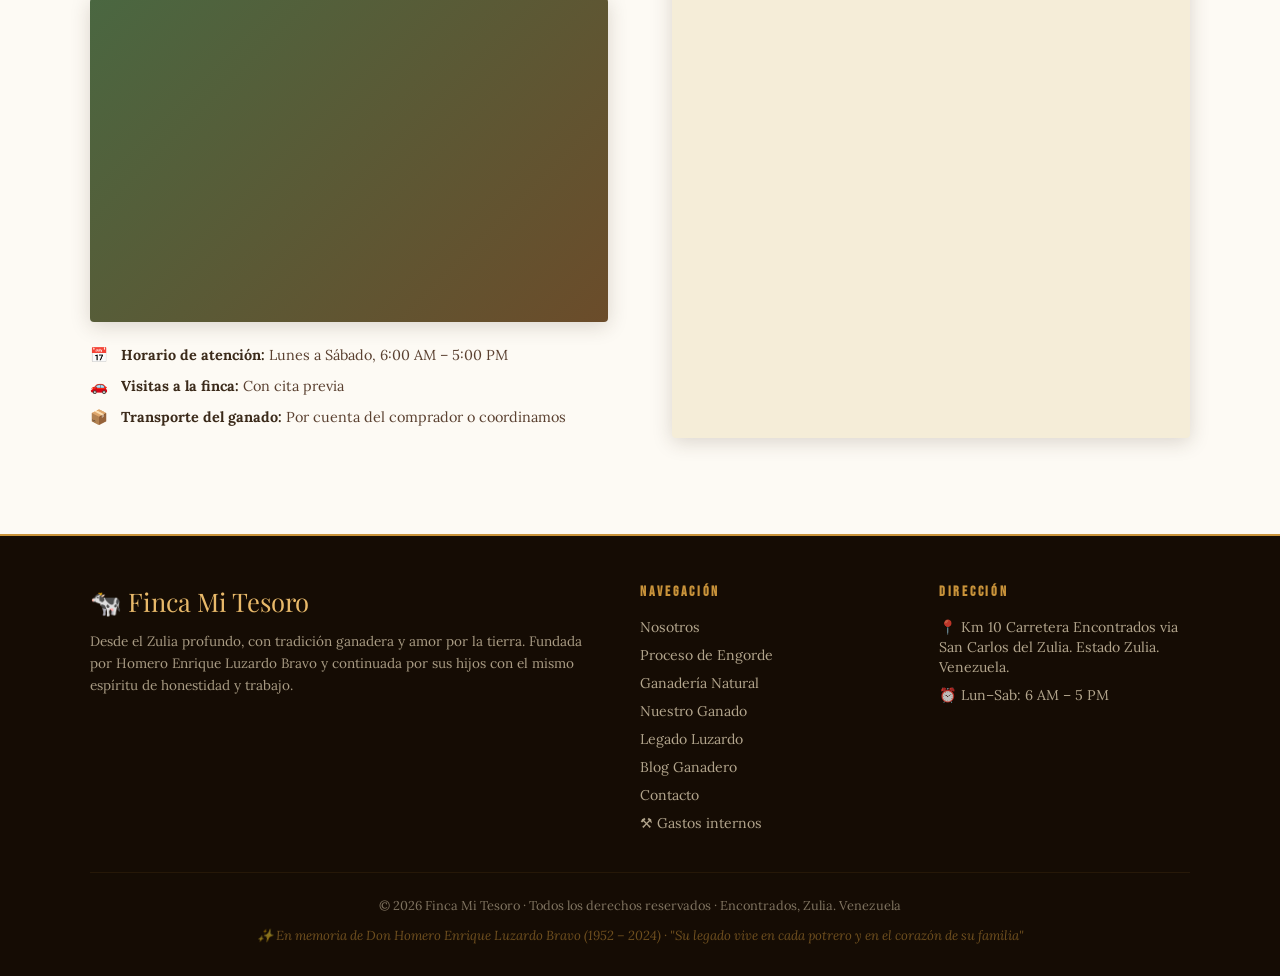
==== commit 219b12da: "emoji" ====
--- a/index.html
+++ b/index.html
@@ -480,7 +480,7 @@
       </a>
 
       <a href="https://wa.me/15124172103?text=Hola%20Pedro,%20quisiera%20información" class="contacto-persona">
-        <div class="contacto-avatar">👨🏻‍⚕️</div>
+        <div class="contacto-avatar">👨‍⚕️</div>
         <div>
           <h4>Pedro Luzardo Pineda</h4>
           <small>Sanidad Animal · Reproducción</small>
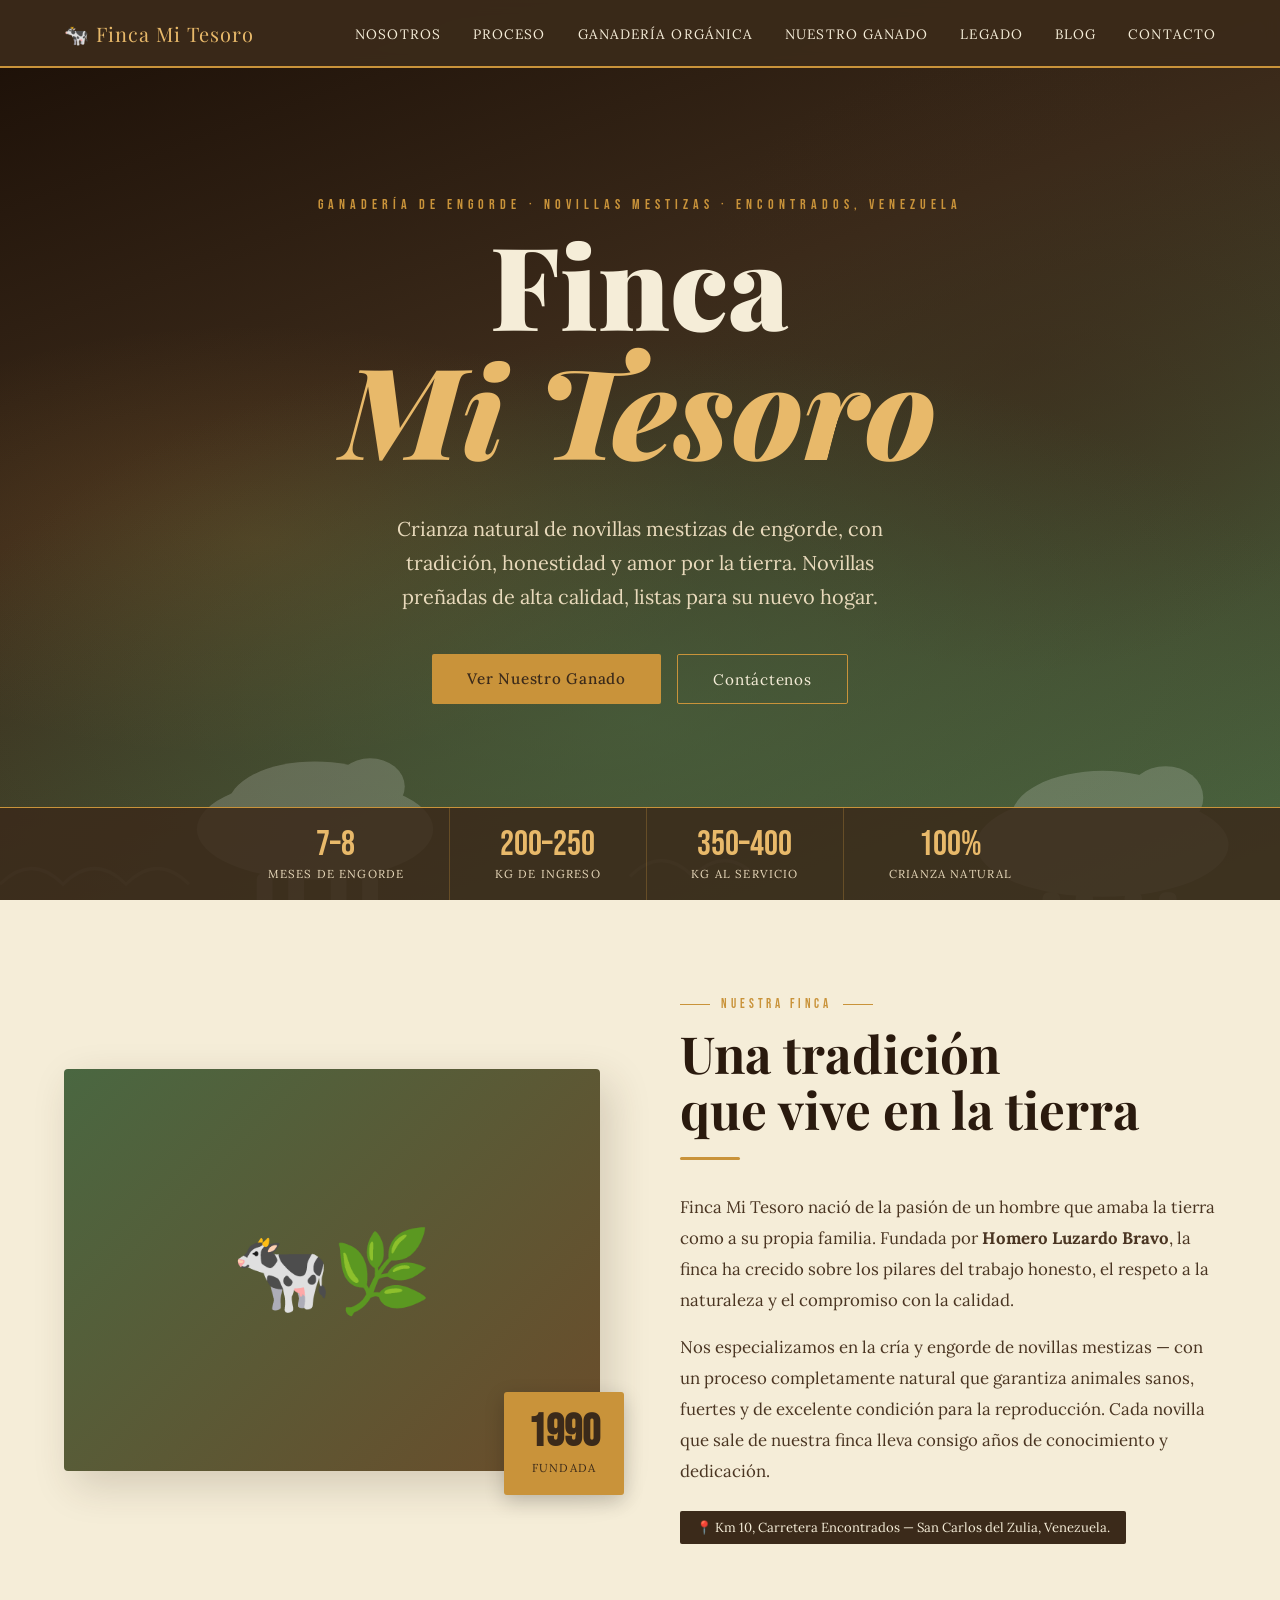
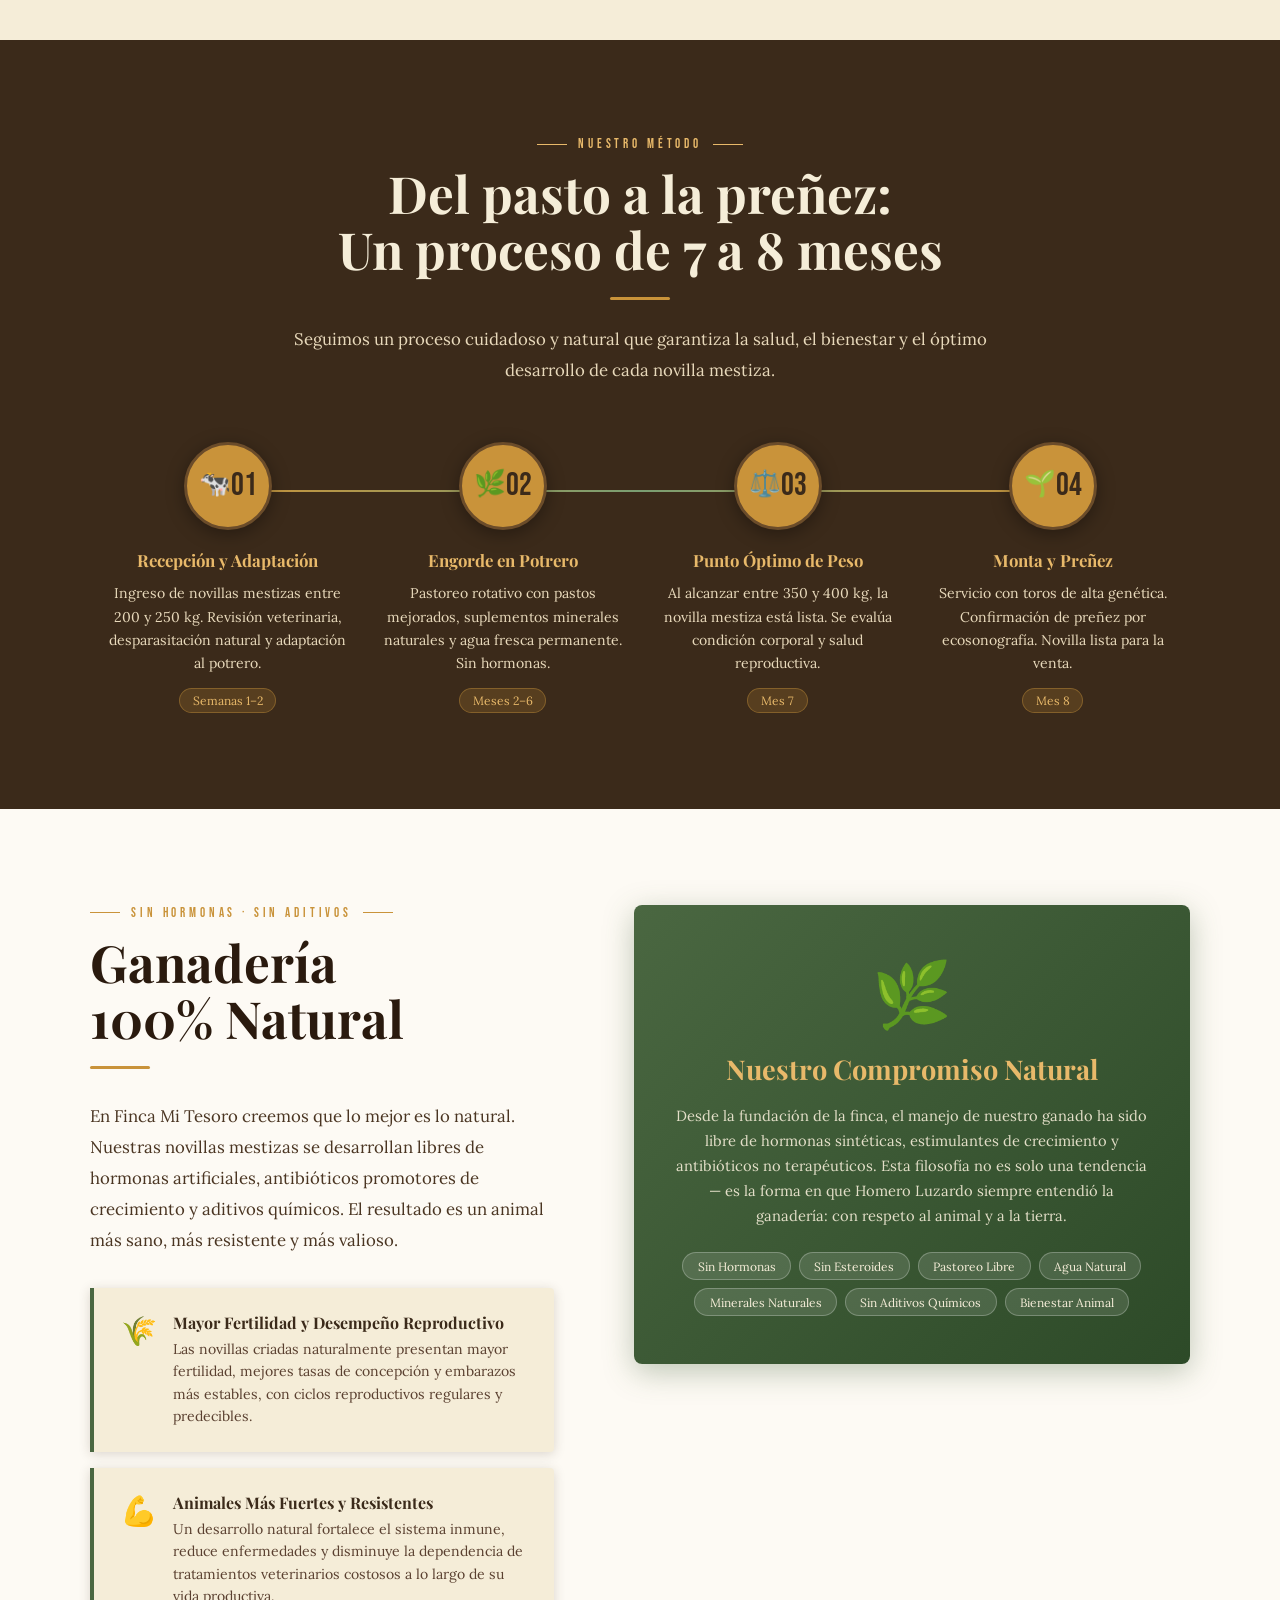
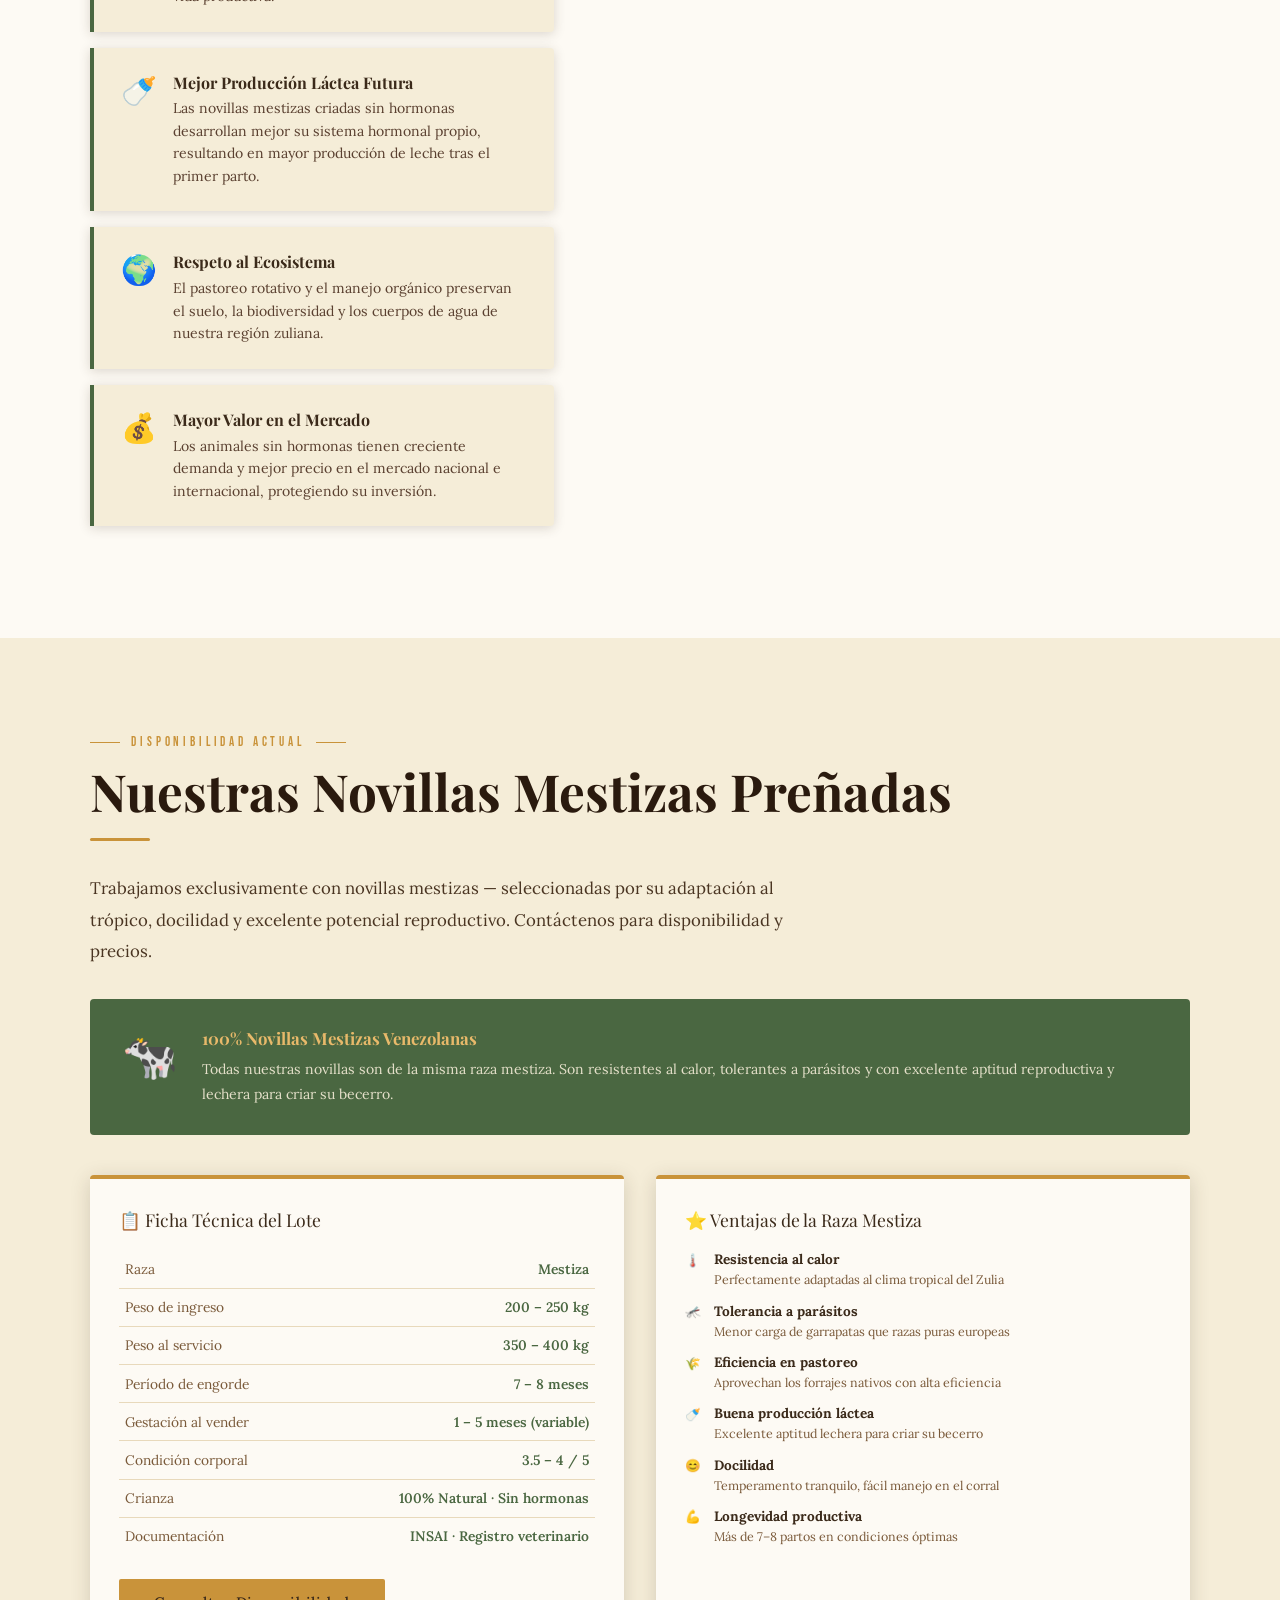
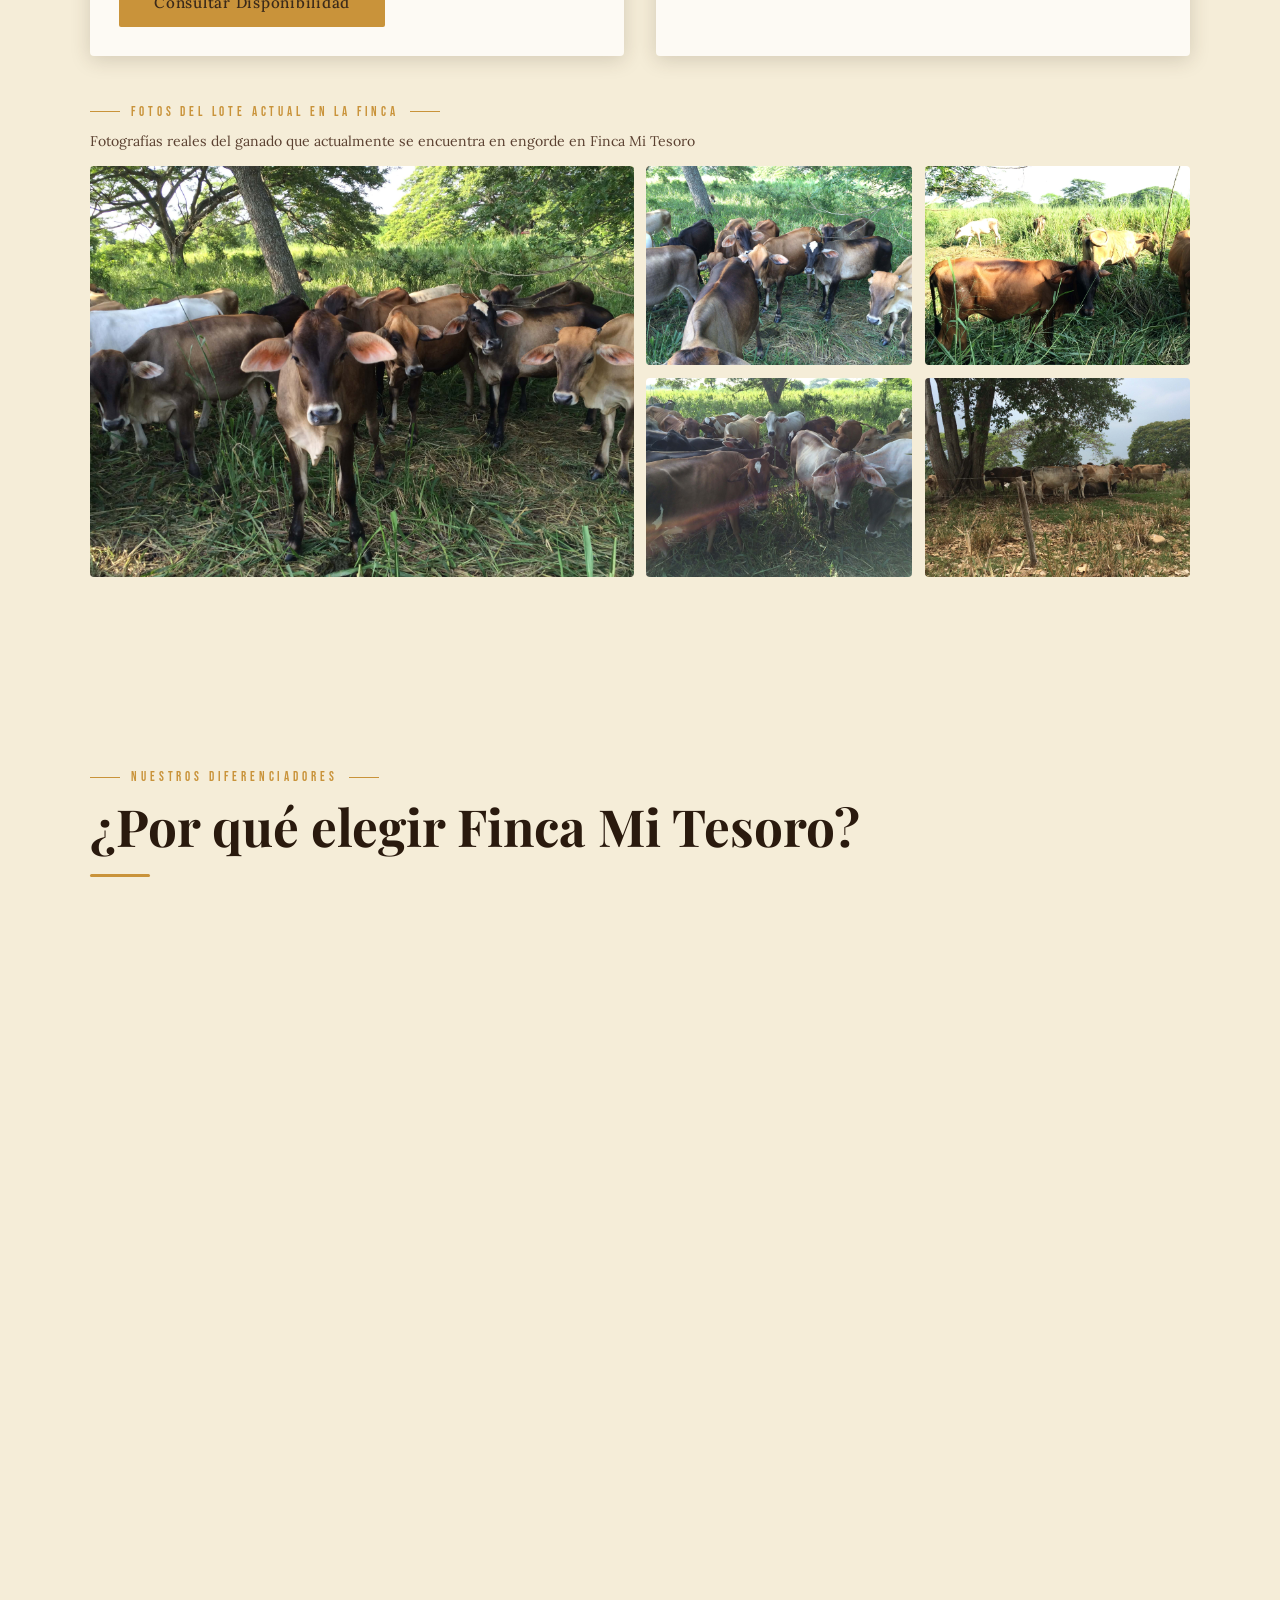
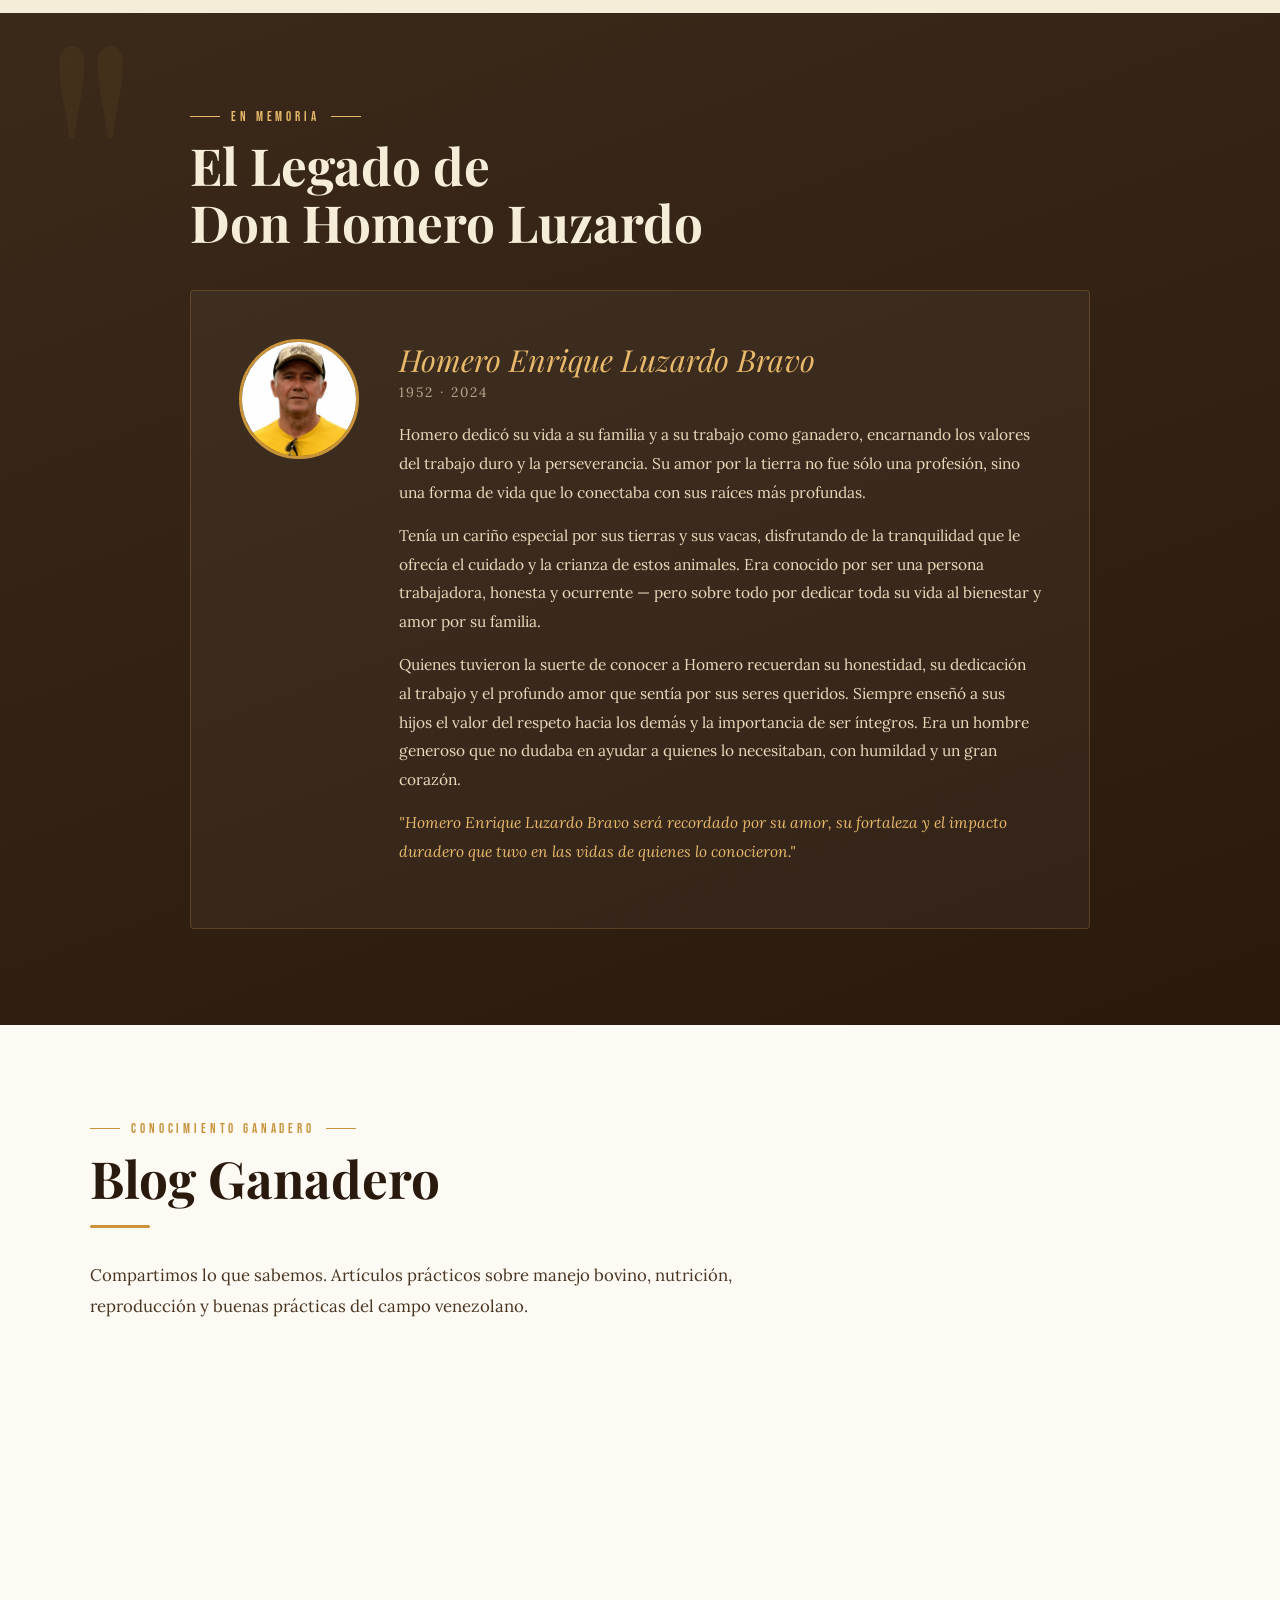
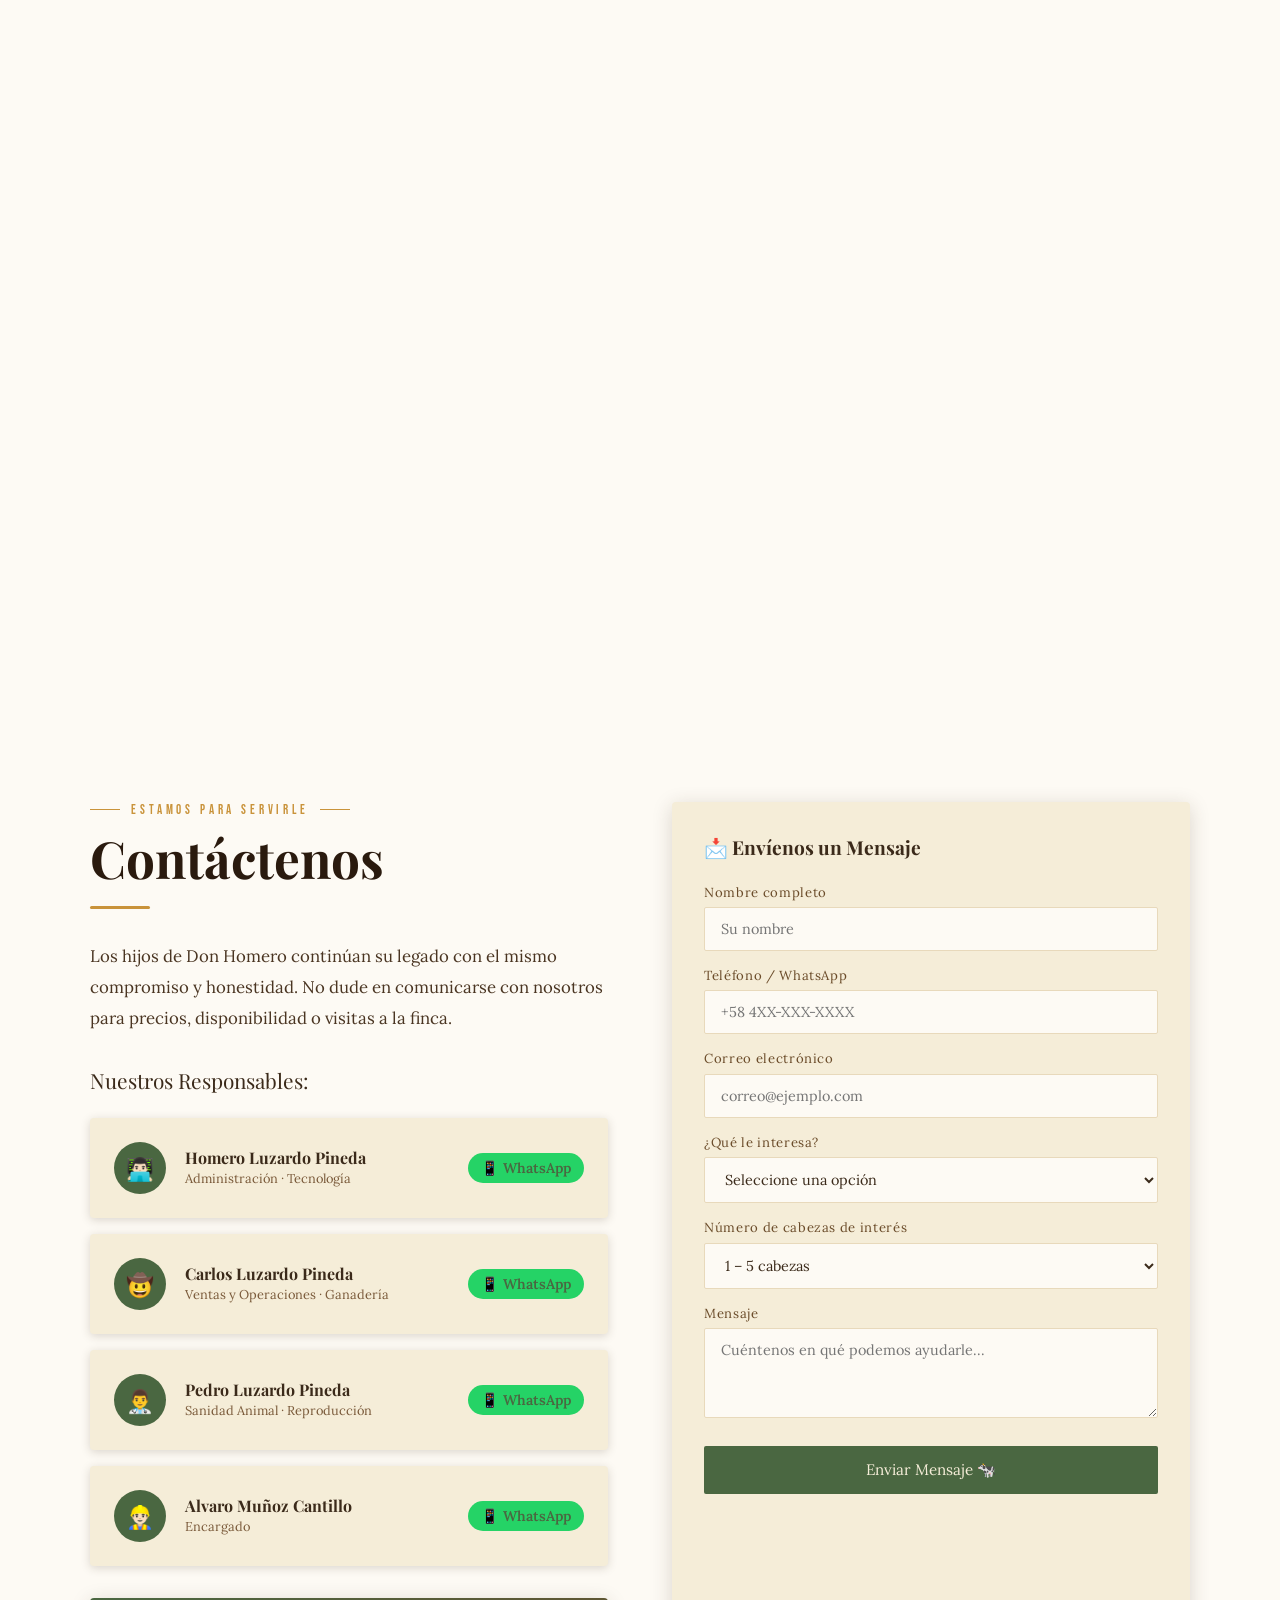
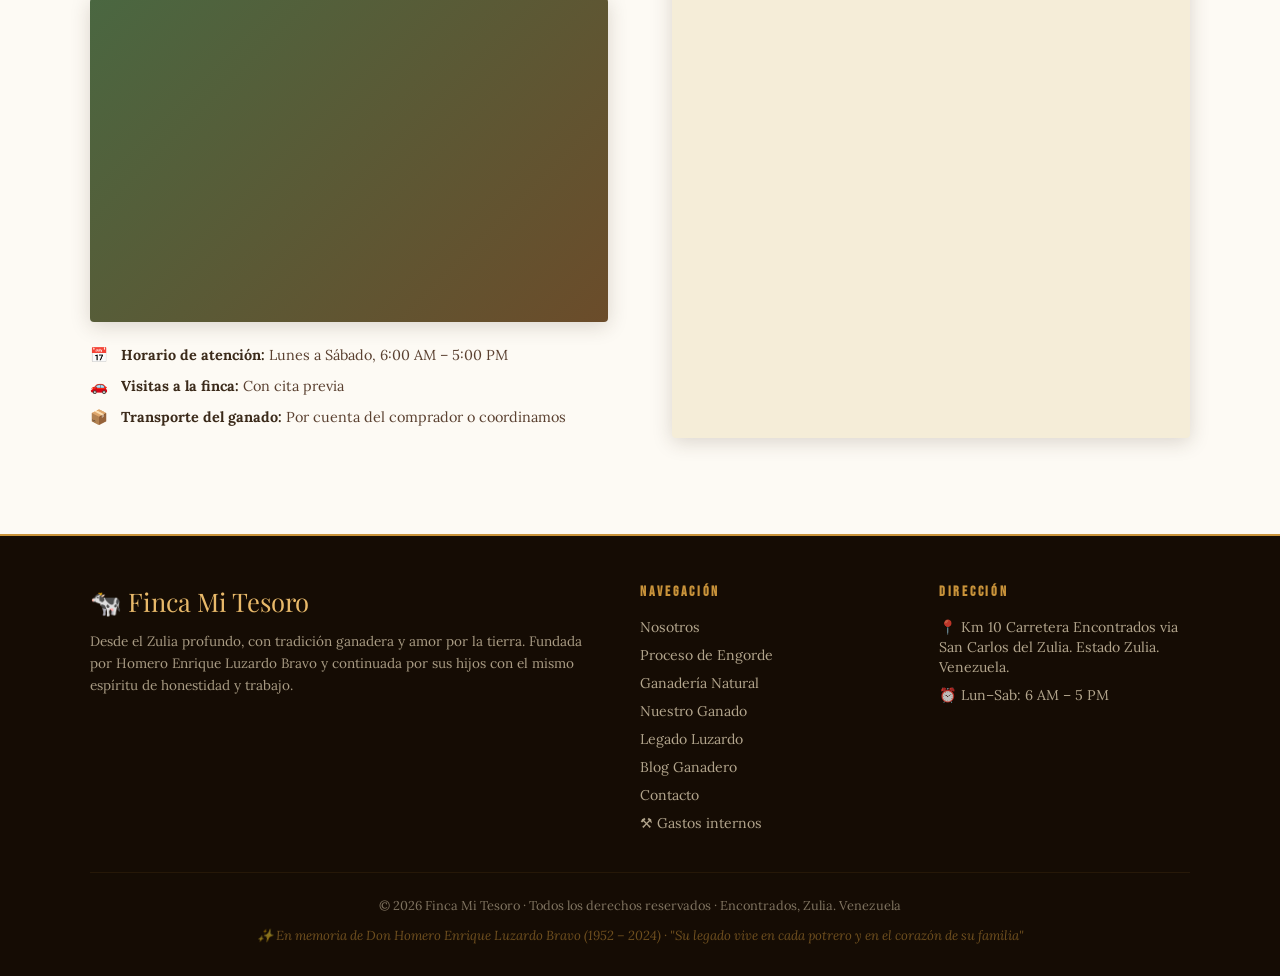
==== commit 5c977d1f: "Test" ====
--- a/index.html
+++ b/index.html
@@ -113,7 +113,7 @@
         Nos especializamos en la cría y engorde de novillas mestizas — con un proceso completamente natural que garantiza animales sanos, fuertes y de excelente condición para la reproducción. Cada novilla que sale de nuestra finca lleva consigo años de conocimiento y dedicación.
       </p>
       <div class="ubicacion-chip">
-        📍 Km 10, Carretera Encontrados — San Carlos del Zulia, Venezuela
+        📍 Km 10, Carretera Encontrados — San Carlos del Zulia, Venezuela.
       </div>
     </div>
   </div>
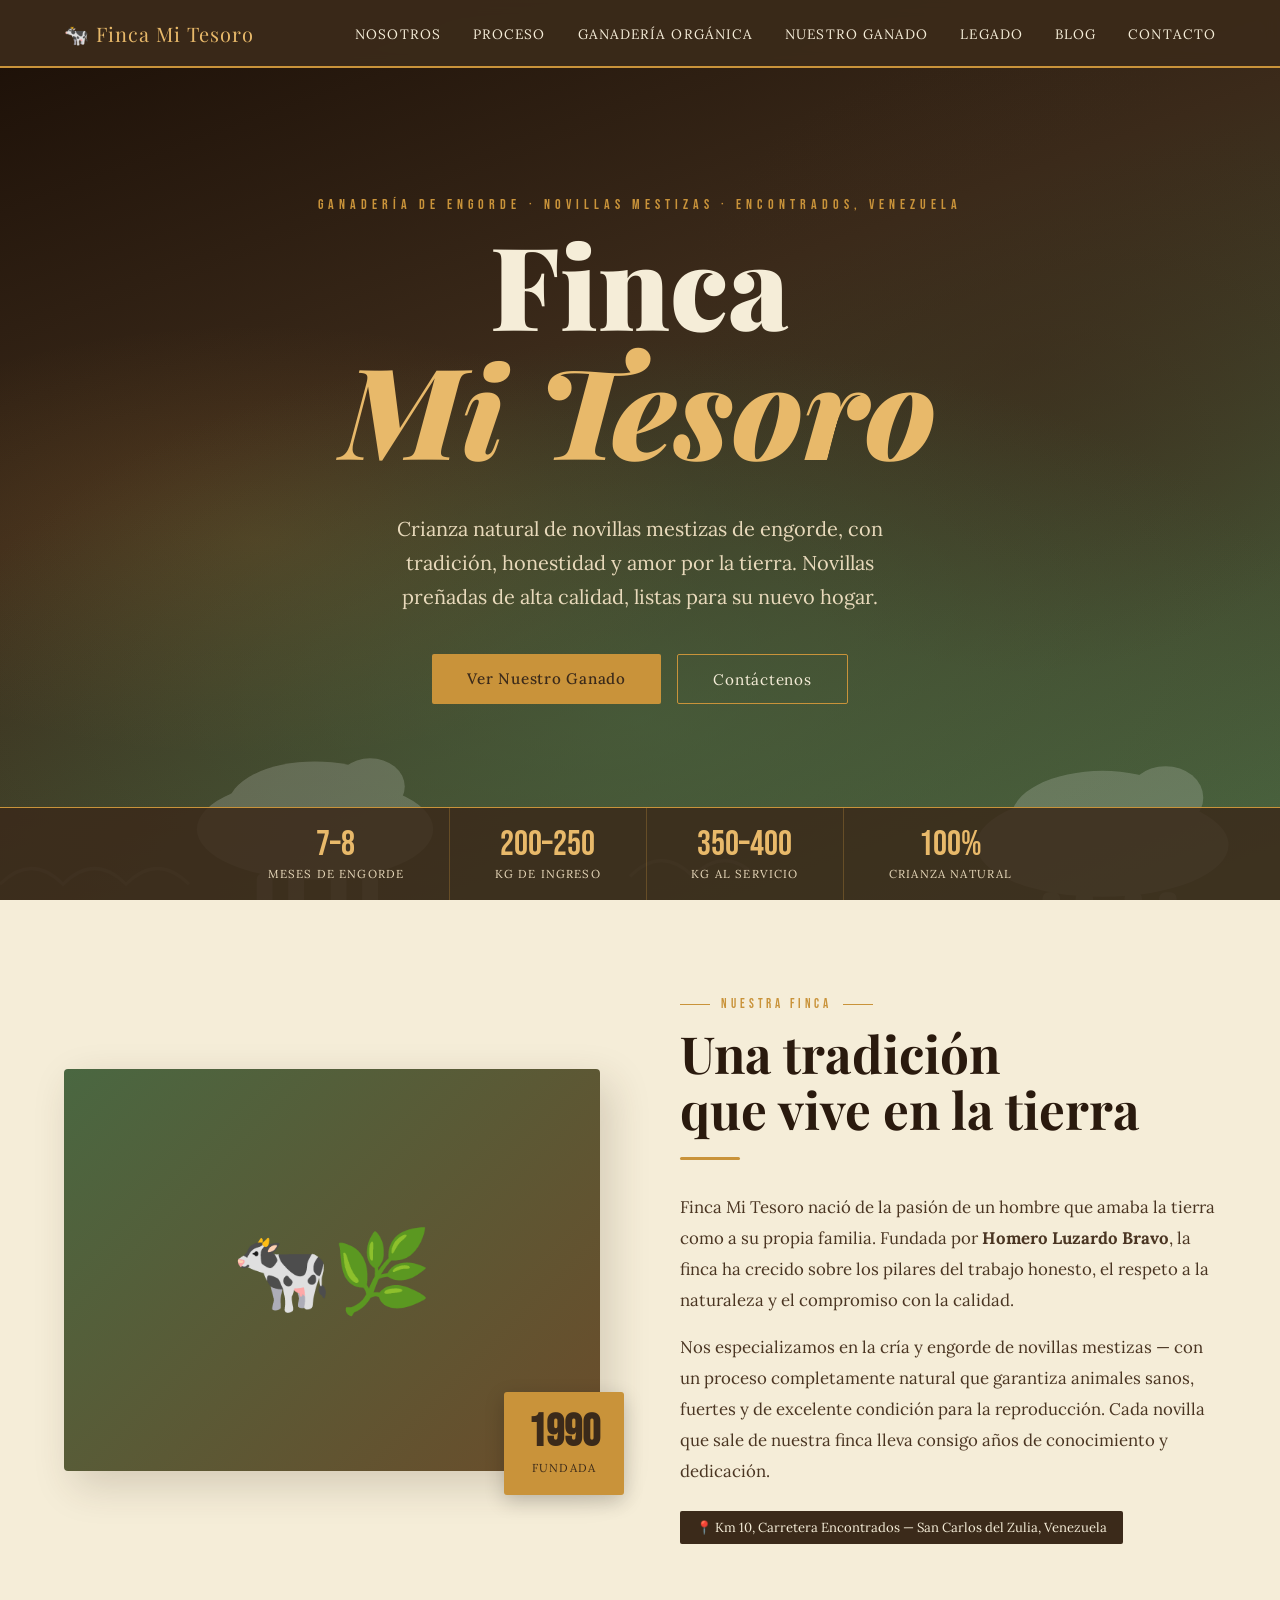
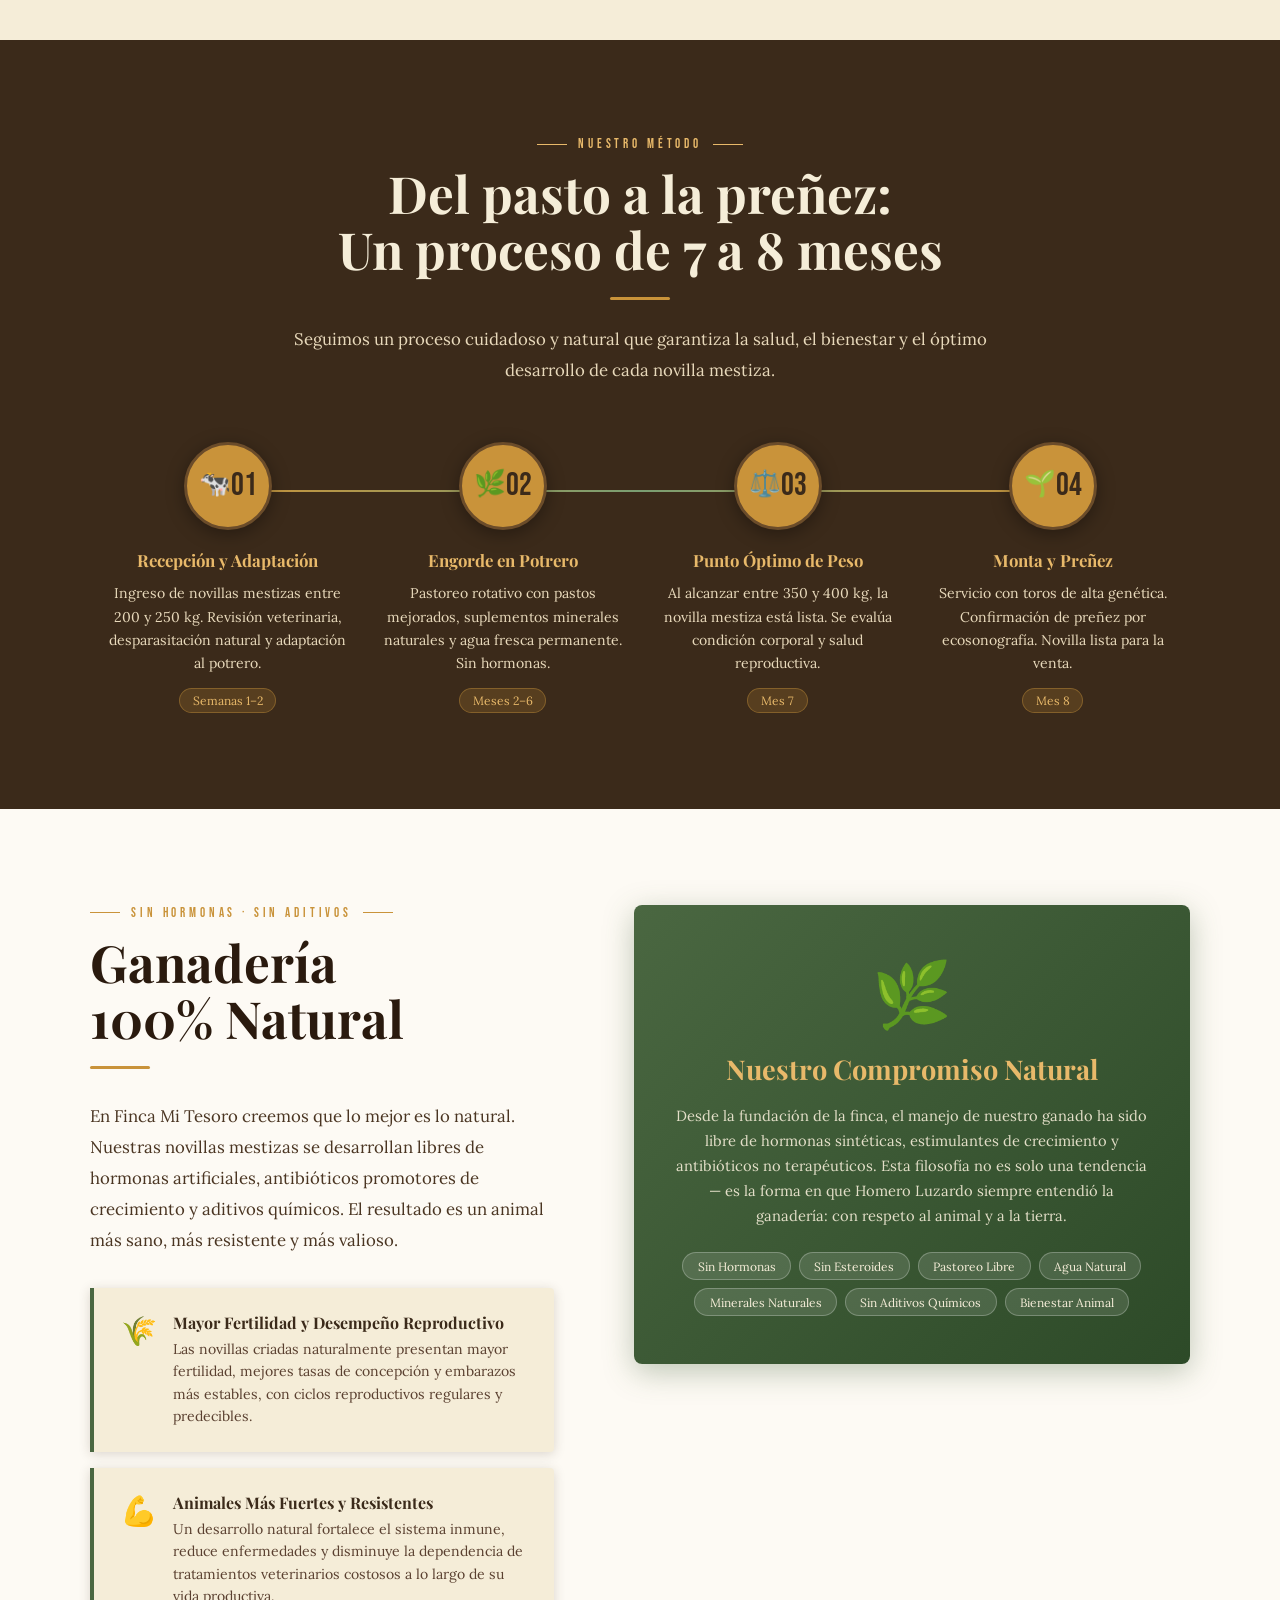
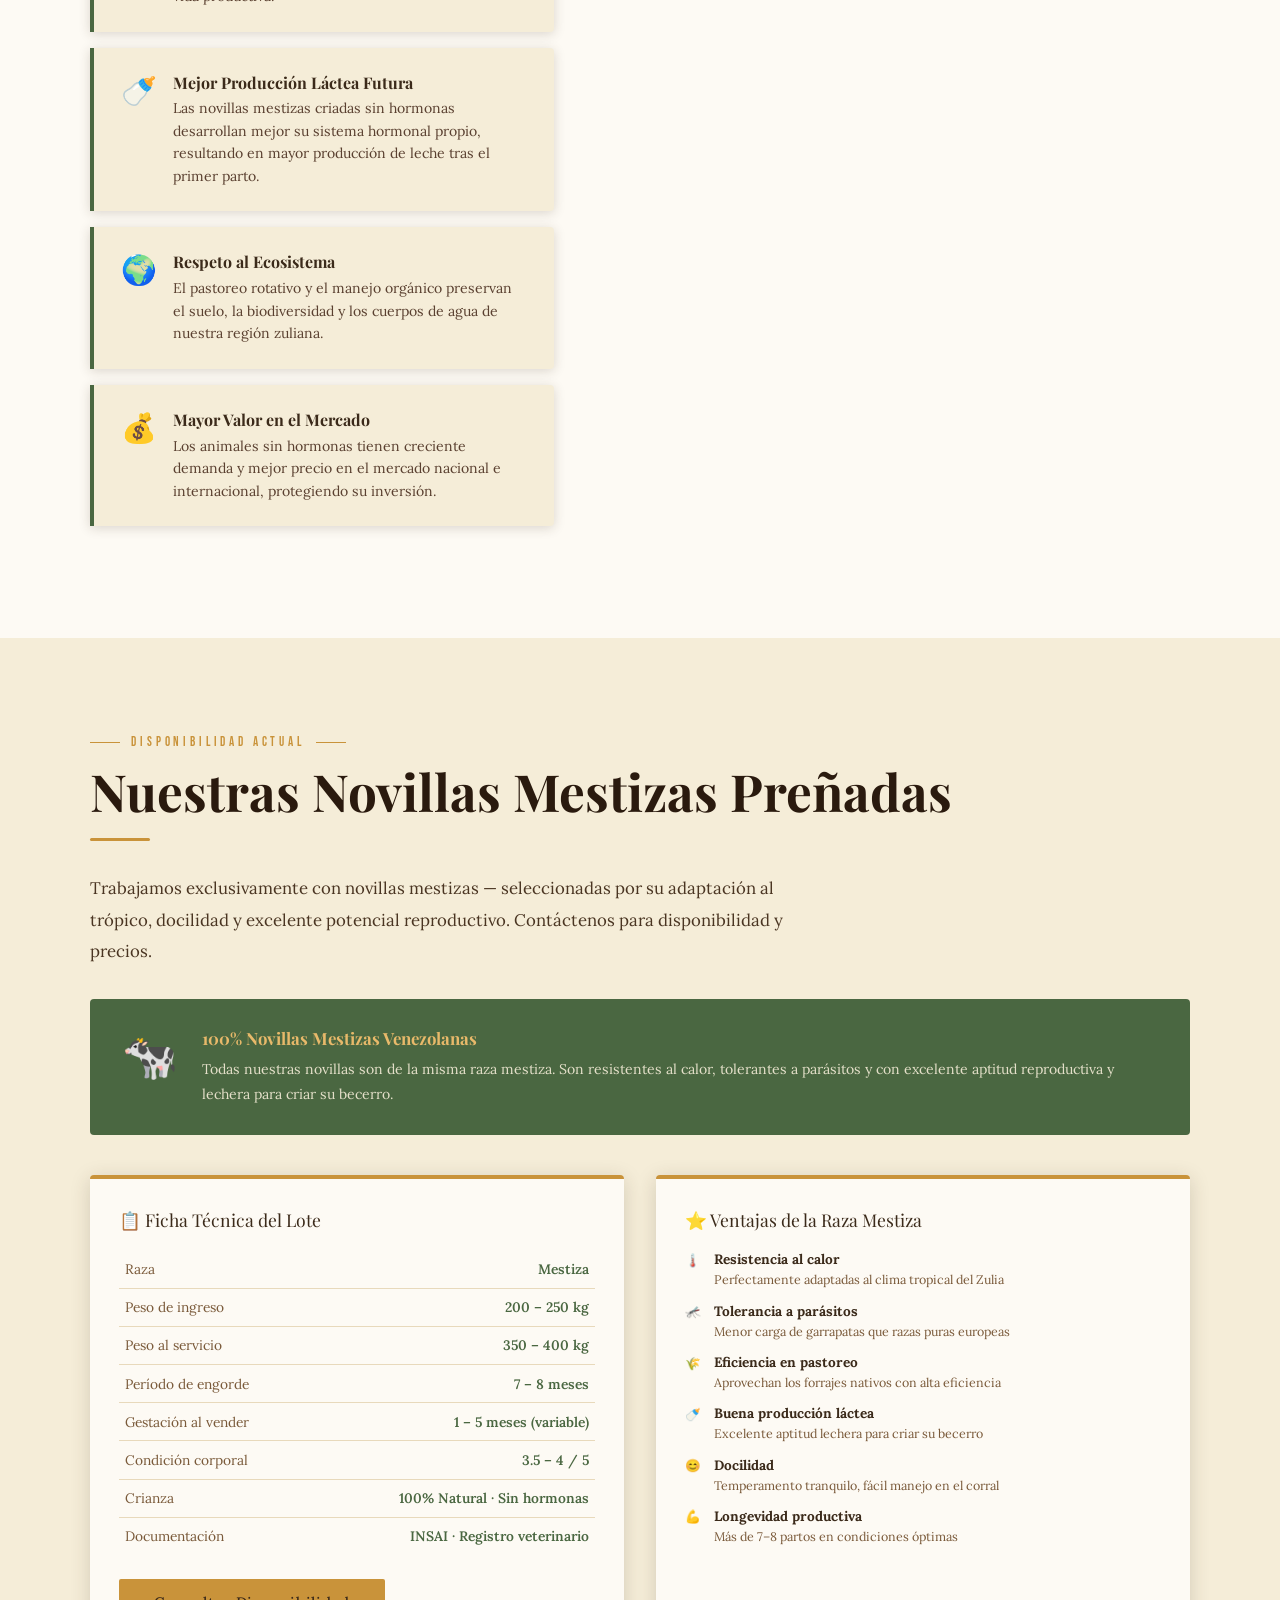
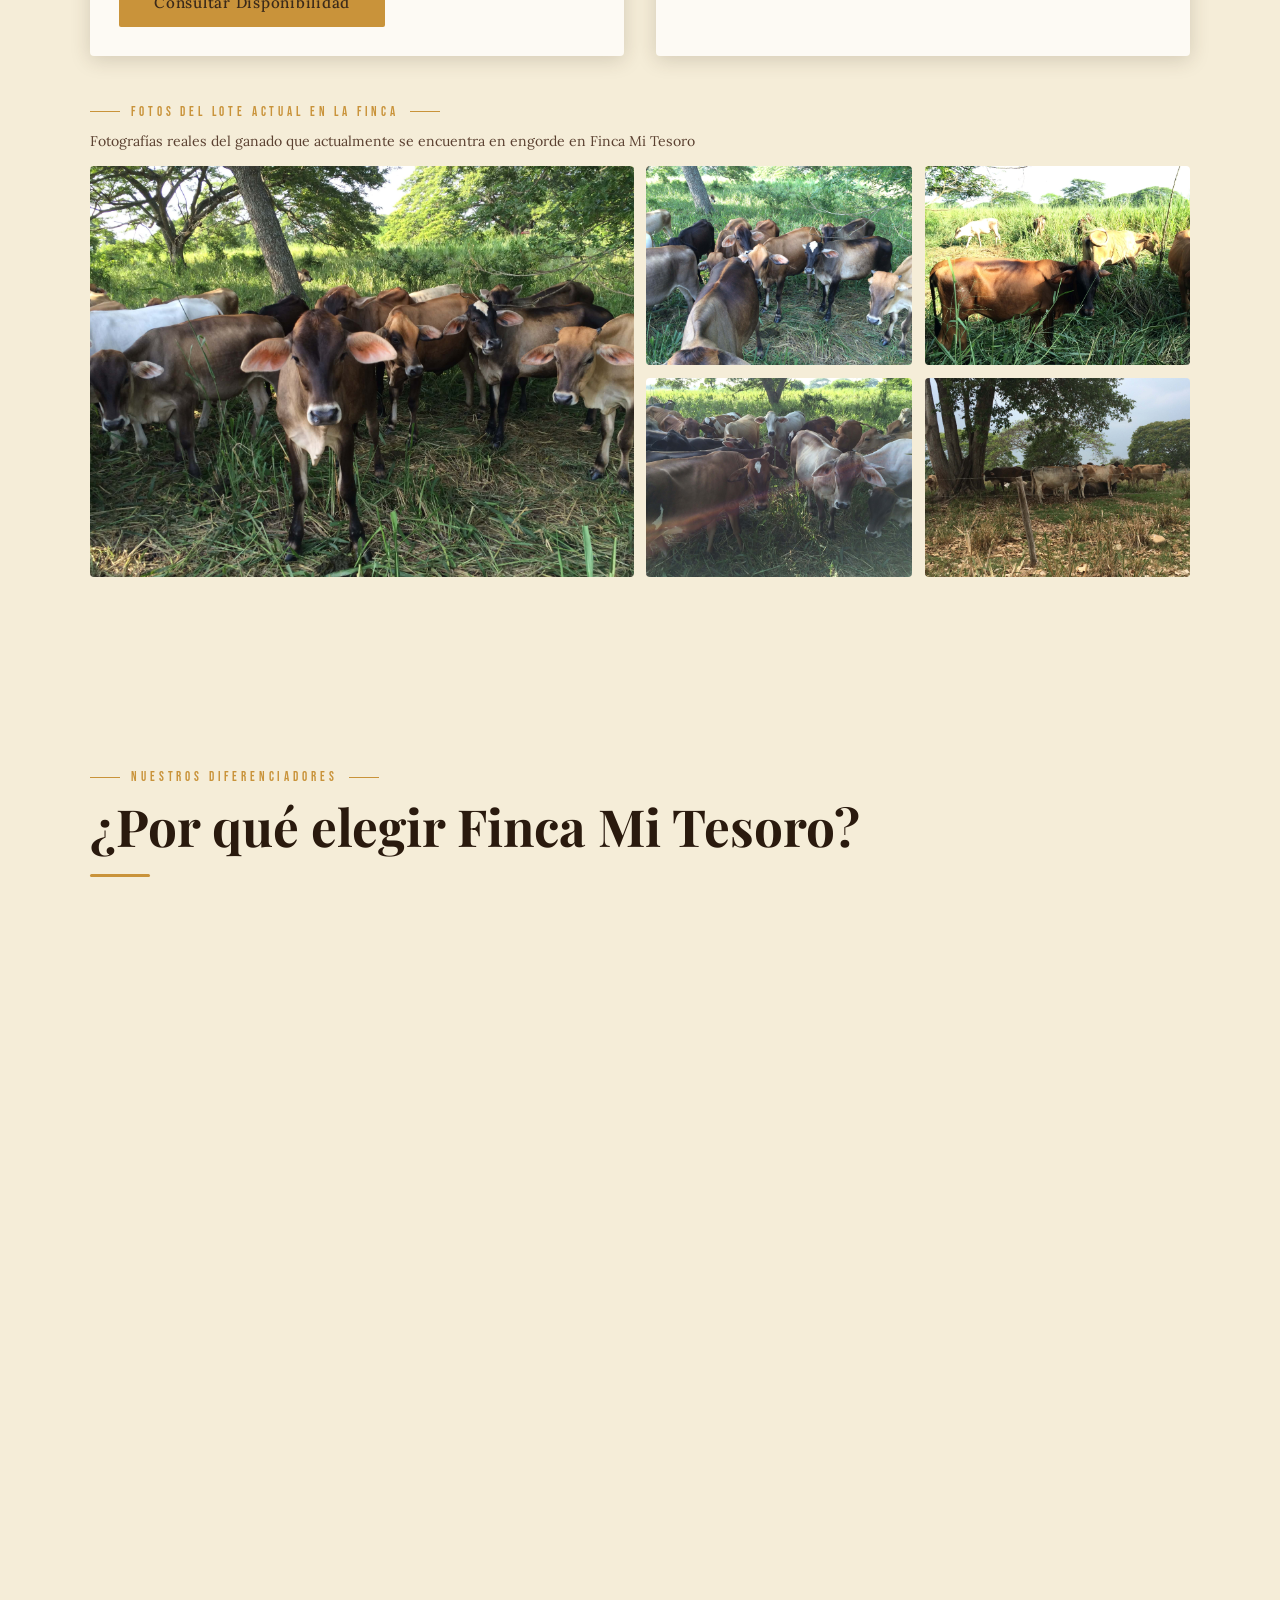
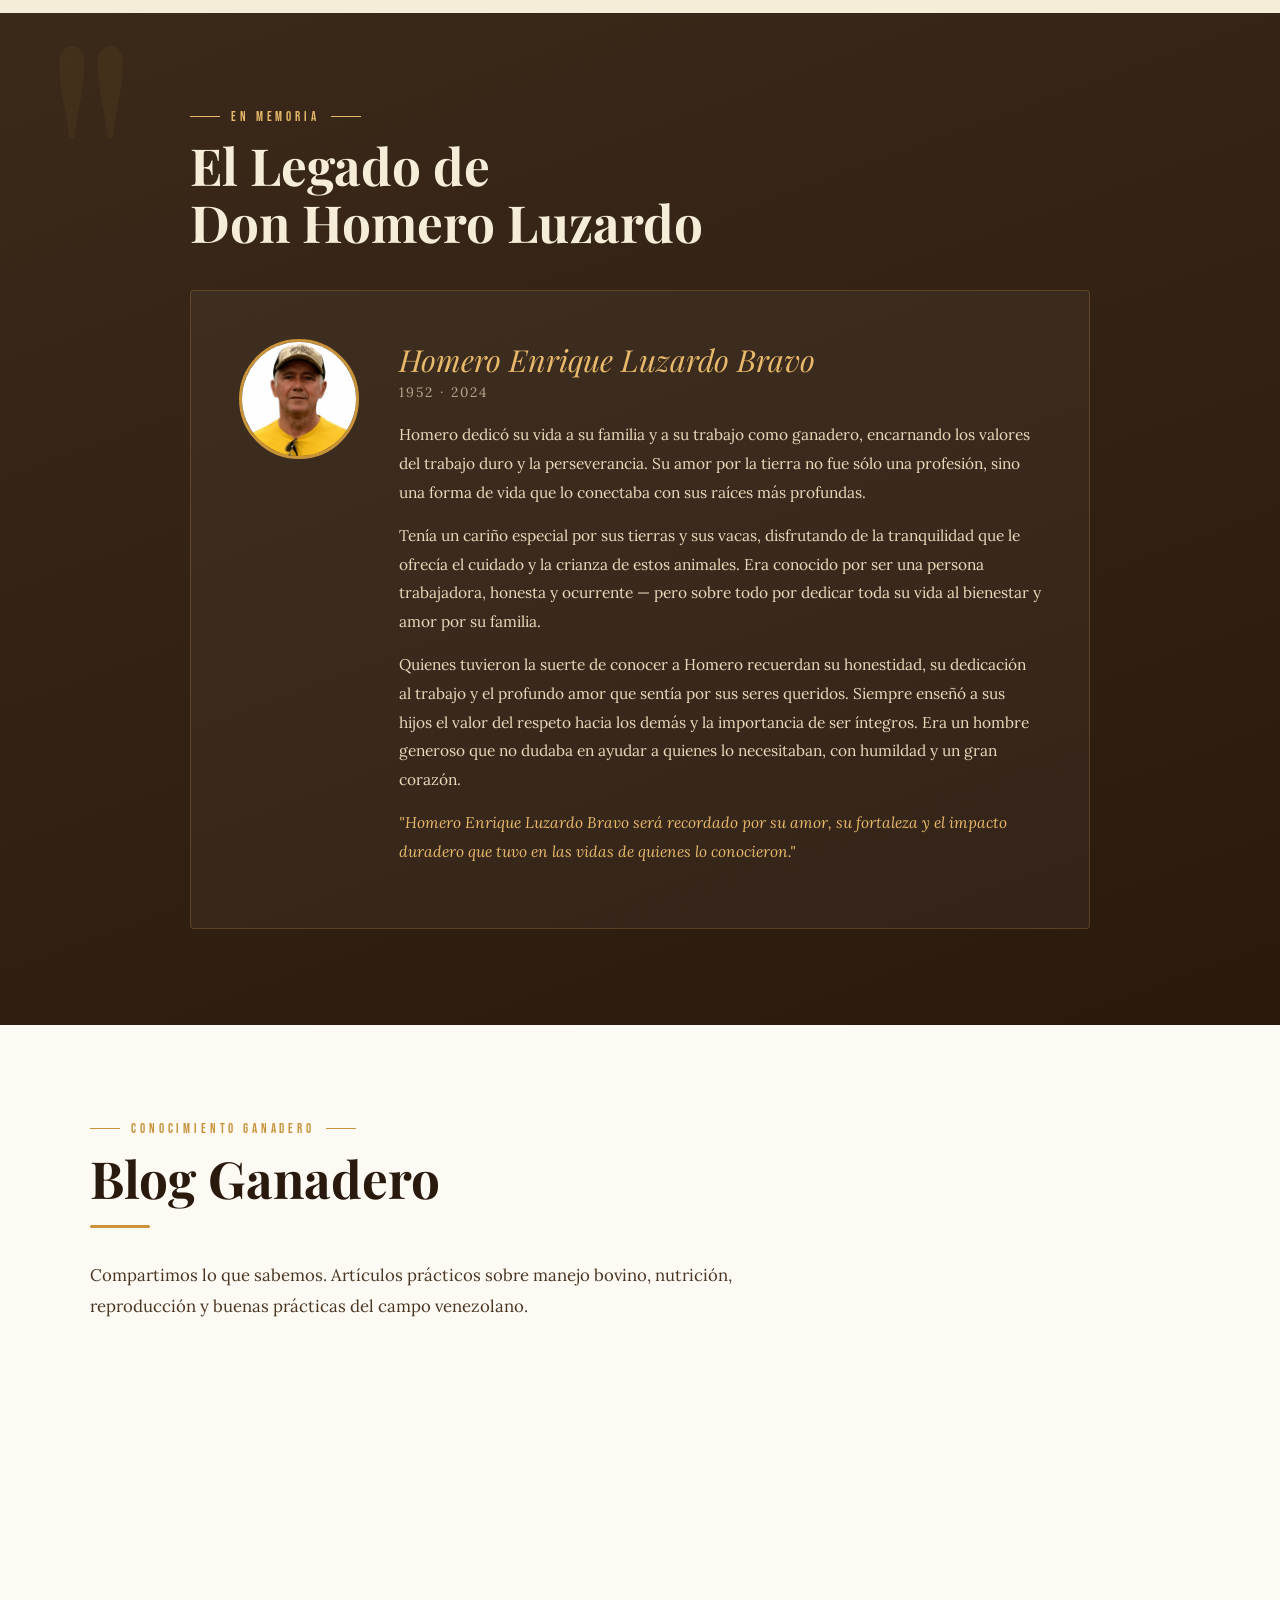
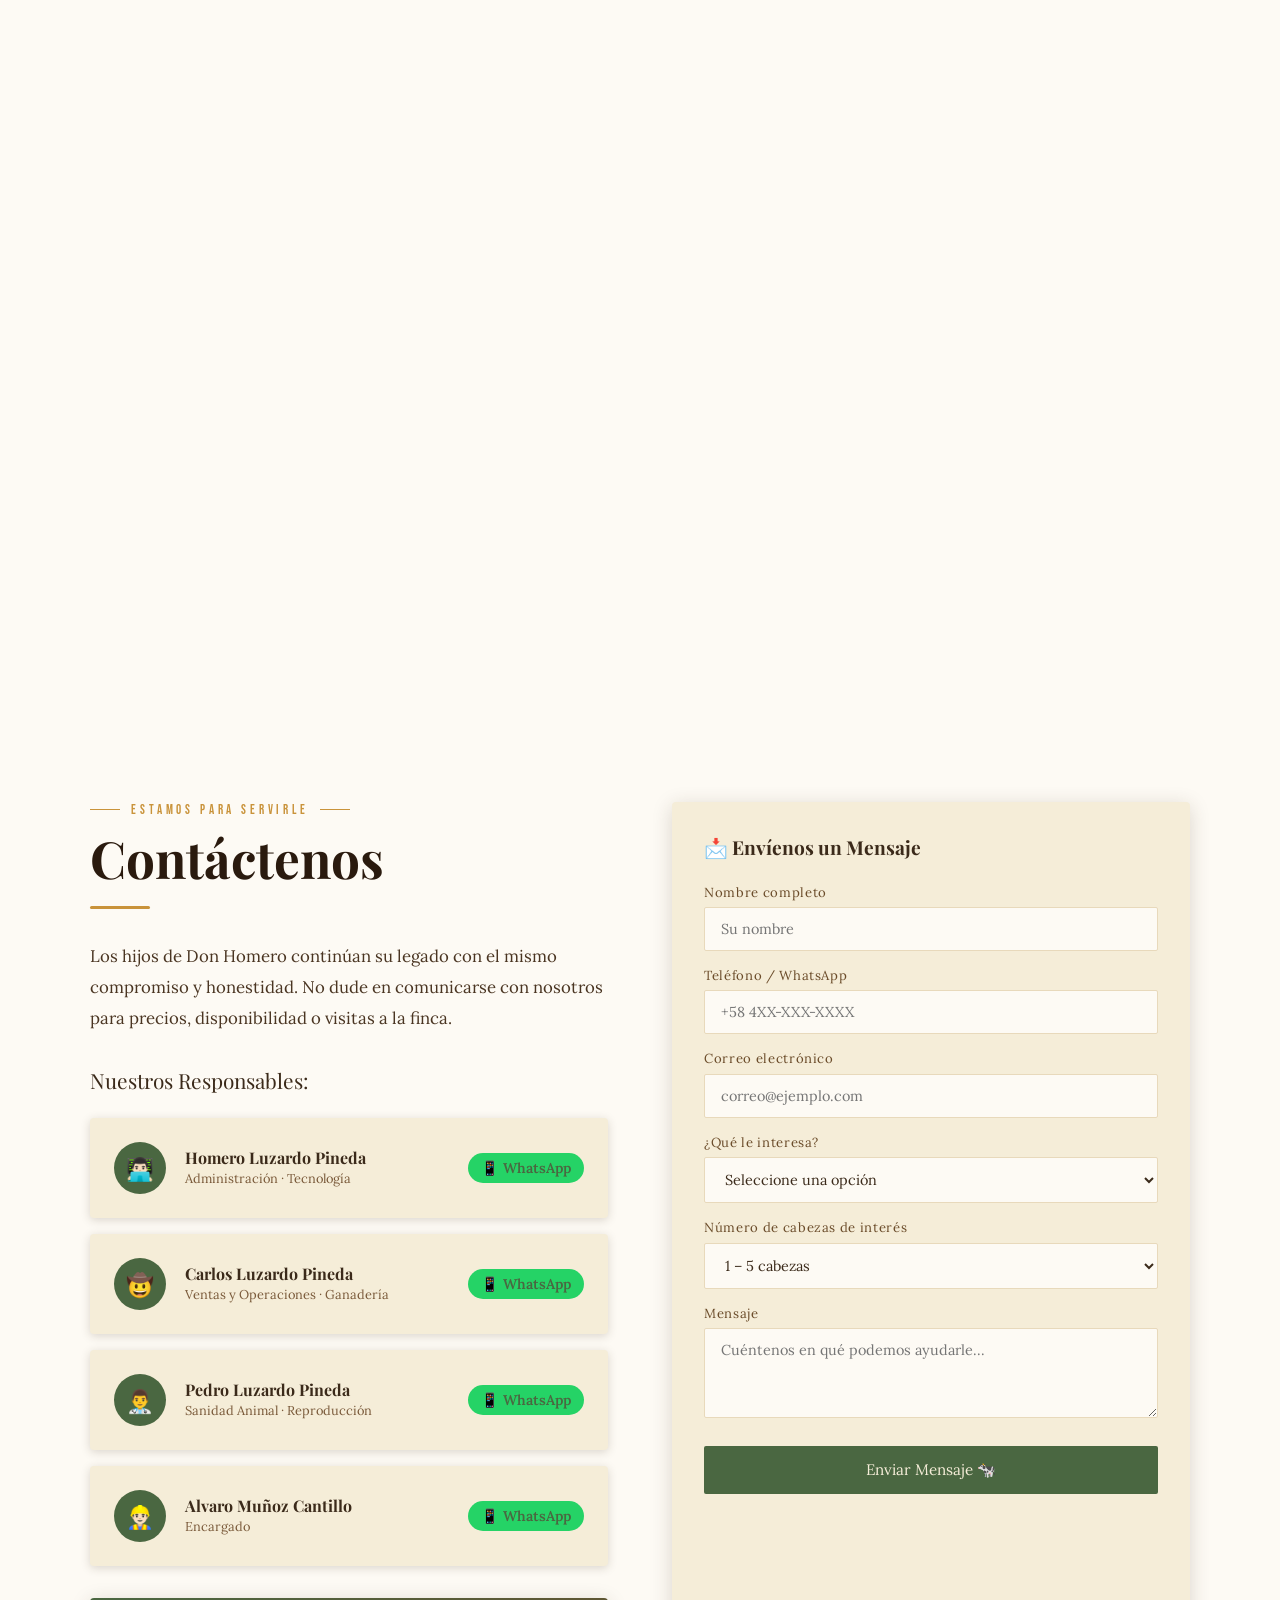
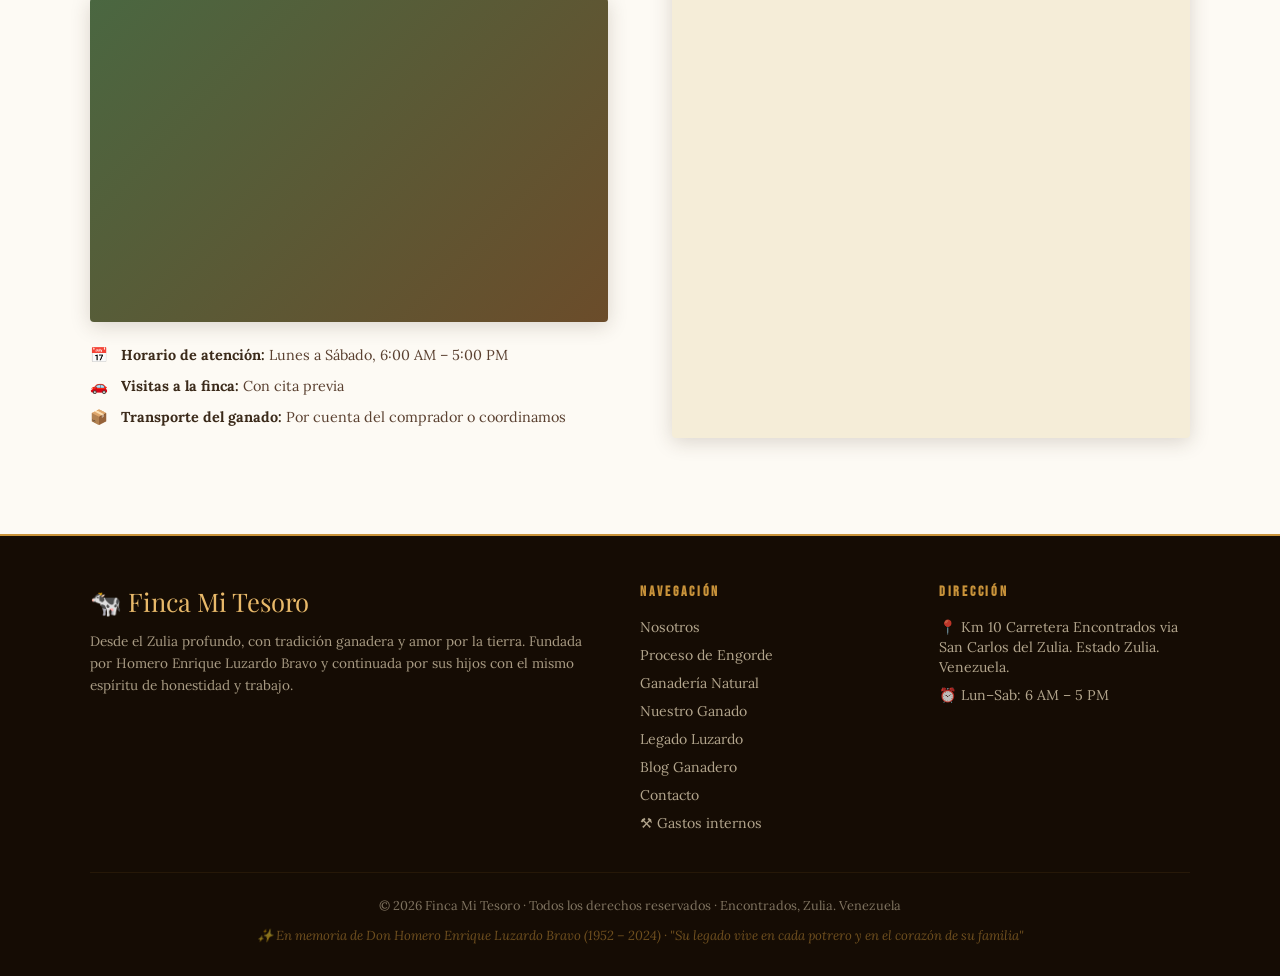
==== commit f5fd2ab1: "Testing" ====
--- a/index.html
+++ b/index.html
@@ -113,7 +113,7 @@
         Nos especializamos en la cría y engorde de novillas mestizas — con un proceso completamente natural que garantiza animales sanos, fuertes y de excelente condición para la reproducción. Cada novilla que sale de nuestra finca lleva consigo años de conocimiento y dedicación.
       </p>
       <div class="ubicacion-chip">
-        📍 Km 10, Carretera Encontrados — San Carlos del Zulia, Venezuela.
+        📍 Km 10, Carretera Encontrados — San Carlos del Zulia, Venezuela
       </div>
     </div>
   </div>
